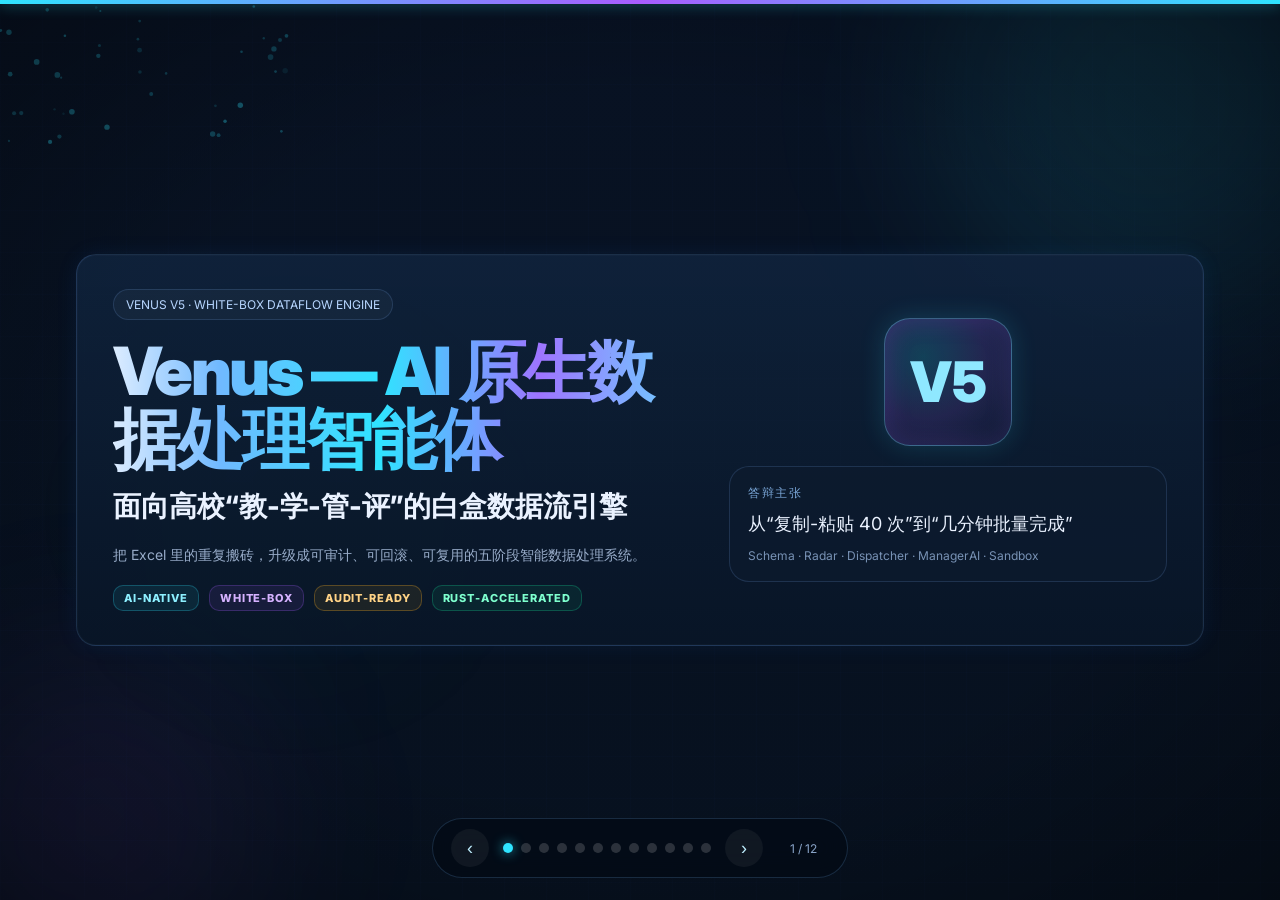
==== index.html @ 6a29b10e "Venus agent site - initial deploy" ====
<!DOCTYPE html><html lang="zh-CN"><head><meta charset="UTF-8"><meta name="viewport" content="width=device-width, initial-scale=1.0"><meta name="slides-format" content="viewport"><title>Venus — AI 原生数据处理智能体</title><link rel="preconnect" href="https://fonts.googleapis.com"><link rel="preconnect" href="https://fonts.gstatic.com" crossorigin><link href="https://fonts.googleapis.com/css2?family=Inter:wght@400;500;600;700;800;900&family=Source+Code+Pro:wght@400;600&display=swap" rel="stylesheet"><style>
:root{--bg:#07111f;--bg2:#0c1d35;--panel:#0d1b2fe0;--text:#eaf2ff;--muted:#8ea6c7;--c1:#2fe4ff;--c2:#a95cff;--c3:#ffb020;--c4:#15d08f;--danger:#ff5a8c;--line:rgba(126,180,255,.16);--grid:rgba(72,125,255,.15)}
*{box-sizing:border-box}html,body{margin:0;width:100%;height:100%;background:var(--bg);font-family:Inter,'PingFang SC','Microsoft YaHei',sans-serif;color:var(--text);overflow:hidden}
.deck{position:relative;width:100vw;height:100vh}.slide{position:absolute;inset:0;opacity:0;transform:scale(.97);transition:.7s ease;pointer-events:none;overflow:hidden;display:flex;align-items:center;justify-content:center;background:linear-gradient(180deg,#081223 0%,#07111f 100%)}.slide.active{opacity:1;transform:scale(1);pointer-events:auto}
.slide:before{content:'';position:absolute;inset:0;background-image:linear-gradient(var(--grid) 1px,transparent 1px),linear-gradient(90deg,var(--grid) 1px,transparent 1px);background-size:42px 42px;opacity:.1;z-index:0}.slide:after{content:'';position:absolute;inset:0;background:radial-gradient(ellipse at center,transparent 55%,rgba(0,0,0,.35));z-index:1}
.content{position:relative;z-index:2;width:min(1180px,calc(100vw - 60px));height:min(88vh,820px);padding:24px 26px;display:flex;flex-direction:column;justify-content:center}.mesh,.canvas{position:absolute;inset:0}.mesh{z-index:0}.canvas{z-index:1}.blob{position:absolute;border-radius:50%;filter:blur(88px);animation:f 16s ease-in-out infinite}.blob:nth-child(2){animation-duration:20s}.blob:nth-child(3){animation-duration:22s}@keyframes f{0%,100%{transform:translate(0,0) scale(1)}33%{transform:translate(55px,-45px) scale(1.08)}66%{transform:translate(-35px,35px) scale(.92)}}
.top{position:absolute;left:0;right:0;top:0;height:4px;background:linear-gradient(90deg,var(--c1),var(--c2),var(--c1));box-shadow:0 0 14px rgba(47,228,255,.55);z-index:2}.panel,.glass{border:1px solid var(--line);border-radius:20px}.panel{background:linear-gradient(180deg,rgba(16,35,61,.88),rgba(9,22,39,.9));box-shadow:0 0 22px rgba(38,122,255,.08),inset 0 0 0 1px rgba(255,255,255,.02)}.glass{background:rgba(13,27,47,.72)}
.kicker{font-size:12px;letter-spacing:.18em;text-transform:uppercase;color:#86baff;font-weight:800}.h1{font-size:clamp(38px,5.2vw,70px);font-weight:900;line-height:1.02;letter-spacing:-.04em}.h2{font-size:clamp(28px,3.4vw,44px);font-weight:850;line-height:1.08;letter-spacing:-.03em}.h3{font-size:20px;font-weight:780}.grad{background:linear-gradient(90deg,#dcecff 0%,#70b9ff 18%,#2fe4ff 45%,#9e74ff 72%,#66deff 100%);-webkit-background-clip:text;background-clip:text;color:transparent}.sub{font-size:14px;line-height:1.7;color:#98acc9}.section{display:flex;align-items:end;justify-content:space-between;gap:16px;margin-bottom:16px}.section p{margin:8px 0 0;color:#9fb4d2;max-width:760px;line-height:1.6}
.pill,.tag{display:inline-flex;align-items:center}.pill{gap:8px;border:1px solid var(--line);border-radius:999px;padding:7px 12px;font-size:12px;color:#b7d6ff;background:rgba(255,255,255,.03)}.tag{padding:5px 10px;border-radius:10px;font-size:11px;font-weight:800;letter-spacing:.08em;text-transform:uppercase}.cyan{color:#8df0ff;border:1px solid rgba(47,228,255,.24);background:rgba(47,228,255,.08)}.purple{color:#d6b2ff;border:1px solid rgba(169,92,255,.24);background:rgba(169,92,255,.09)}.orange{color:#ffd386;border:1px solid rgba(255,176,32,.28);background:rgba(255,176,32,.08)}.green{color:#7effce;border:1px solid rgba(21,208,143,.28);background:rgba(21,208,143,.08)}.red{color:#ff9fc0;border:1px solid rgba(255,90,140,.26);background:rgba(255,90,140,.08)}
.grid2,.grid3,.grid4{display:grid;gap:16px}.grid2{grid-template-columns:repeat(2,minmax(0,1fr))}.grid3{grid-template-columns:repeat(3,minmax(0,1fr))}.grid4{grid-template-columns:repeat(4,minmax(0,1fr))}.card{padding:18px}.ptitle{display:flex;align-items:center;justify-content:space-between;gap:12px;margin-bottom:10px}.card p{margin:8px 0 0;color:#a8bede;line-height:1.55;font-size:14px}.hero{display:grid;grid-template-columns:1.15fr .85fr;gap:24px;align-items:center;padding:34px 36px}.heroBadge{width:128px;height:128px;border-radius:26px;margin:0 auto 20px;display:flex;align-items:center;justify-content:center;font-size:56px;font-weight:900;color:#8fe8ff;border:1px solid rgba(122,215,255,.35);background:radial-gradient(circle at 30% 30%,rgba(47,228,255,.18),rgba(169,92,255,.14) 50%,rgba(0,0,0,.08));box-shadow:0 0 26px rgba(47,228,255,.16),inset 0 0 26px rgba(169,92,255,.18);animation:y 3.2s ease-in-out infinite}@keyframes y{0%,100%{transform:translateY(0)}50%{transform:translateY(-12px)}}
.list{display:flex;flex-direction:column;gap:12px}.item{display:flex;gap:12px;align-items:flex-start;color:#d2e0f3;line-height:1.55;font-size:15px}.item i{width:9px;height:9px;margin-top:8px;border-radius:2px;background:linear-gradient(90deg,#49dfff,#5f8cff);box-shadow:0 0 12px rgba(73,223,255,.42);flex:0 0 9px}
.stage{padding:18px 20px;border-radius:20px;border:1px solid rgba(255,255,255,.08)}.sblue{background:linear-gradient(135deg,rgba(34,97,187,.17),rgba(14,32,62,.88))}.spurple{background:linear-gradient(135deg,rgba(126,59,204,.16),rgba(16,27,61,.86))}.sorange{background:linear-gradient(135deg,rgba(186,101,21,.16),rgba(31,22,12,.88))}.sgreen{background:linear-gradient(135deg,rgba(13,102,69,.18),rgba(8,32,31,.9))}.shead{display:flex;gap:14px;align-items:center;margin-bottom:10px}.sicon{width:48px;height:48px;border-radius:14px;display:flex;align-items:center;justify-content:center;background:rgba(255,255,255,.04);border:1px solid rgba(255,255,255,.14);font-size:22px}.stitle{font-size:18px;font-weight:800}.ssub{font-size:12px;color:#90a5c3}.mini{display:grid;grid-template-columns:repeat(2,minmax(0,1fr));gap:12px;margin-top:12px}.line{border-radius:16px;border:1px solid rgba(119,188,255,.14);padding:12px 14px;background:rgba(8,18,31,.36)}
.metric{padding:18px;min-height:120px}.mval{font-size:34px;font-weight:900;line-height:1}.label{font-size:12px;letter-spacing:.12em;text-transform:uppercase;color:#7aa6d7}.foot{font-size:12px;color:#7892b5;margin-top:10px}.kv{display:grid;grid-template-columns:110px 1fr;gap:10px;font-size:14px;color:#c8daf3}.kv div:nth-child(odd){color:#89a4c8}
.code{font-family:'Source Code Pro',monospace;font-size:12px;line-height:1.55;white-space:pre-wrap;padding:12px 14px;background:rgba(5,10,18,.8);border:1px solid rgba(255,255,255,.08);border-radius:14px;color:#eaf5ff}.trace{display:grid;grid-template-columns:120px 1fr;gap:16px;height:100%}.timeline{position:relative;padding-top:16px}.timeline:before{content:'';position:absolute;top:26px;bottom:26px;left:58px;width:2px;background:linear-gradient(180deg,var(--c1),var(--c2),var(--c3),var(--c4));box-shadow:0 0 12px rgba(47,228,255,.4)}.node{position:relative;z-index:2;width:52px;height:52px;border-radius:50%;display:flex;align-items:center;justify-content:center;font-size:18px;font-weight:800;margin:0 auto 58px;background:#0b1425}.c1{border:2px solid #48cfff;color:#7fe9ff}.c2{border:2px solid #b269ff;color:#e2b7ff}.c3{border:2px solid #ffb020;color:#ffd680}.c4{border:2px solid #18d493;color:#8df8d0}.tlist{display:flex;flex-direction:column;gap:14px}.tcard{padding:15px 16px;display:grid;grid-template-columns:1.1fr .9fr;gap:12px}.table{display:grid;grid-template-columns:1.1fr .8fr .8fr .8fr;gap:10px;font-size:14px}.table>div{padding:10px 12px;border-radius:12px;background:rgba(255,255,255,.03);border:1px solid rgba(255,255,255,.06)}.table .head{color:#82cfff;font-weight:700;letter-spacing:.04em;background:rgba(47,228,255,.06)}
.nav{position:fixed;left:50%;transform:translateX(-50%);bottom:22px;z-index:100;display:flex;align-items:center;gap:14px;padding:10px 18px;border-radius:40px;border:1px solid rgba(119,188,255,.18);background:rgba(4,11,21,.72);backdrop-filter:blur(14px)}.btn{width:38px;height:38px;border-radius:50%;border:none;cursor:pointer;color:#bfefff;background:rgba(255,255,255,.05);font-size:18px}.dots{display:flex;gap:8px}.dot{width:10px;height:10px;border-radius:50%;background:rgba(255,255,255,.16);cursor:pointer}.dot.active{background:#2fe4ff;box-shadow:0 0 12px rgba(47,228,255,.7)}.counter{min-width:52px;text-align:center;color:#8aa5c9;font-size:12px}.reveal{opacity:0;transform:translateY(20px)}.spot{position:fixed;inset:0;z-index:99;pointer-events:none}
@media (max-width:1100px){.content{width:calc(100vw - 28px);height:calc(100vh - 70px);padding:18px}.hero,.grid2,.grid3,.grid4,.trace,.tcard,.table,.mini{grid-template-columns:1fr}.timeline{display:none}}
</style></head><body><div class="spot"></div><div class="deck"><section class="slide active" data-slide="1"><div class="mesh"><div class="blob" style="width:420px;height:420px;top:-110px;right:-80px;background:rgba(47,228,255,.10)"></div><div class="blob" style="width:320px;height:320px;bottom:-80px;left:-60px;background:rgba(169,92,255,.09)"></div><div class="blob" style="width:220px;height:220px;top:45%;left:14%;background:rgba(21,208,143,.06)"></div></div><canvas class="canvas"></canvas><div class="top"></div><div class="content">
<div class="hero panel">
  <div>
    <div class="pill reveal">VENUS V5 · WHITE-BOX DATAFLOW ENGINE</div>
    <div class="h1 grad reveal" style="margin:18px 0 14px">Venus — AI 原生数据处理智能体</div>
    <div class="h3 reveal" style="font-size:28px;line-height:1.35">面向高校“教-学-管-评”的白盒数据流引擎</div>
    <p class="sub reveal" style="max-width:700px;margin-top:18px">把 Excel 里的重复搬砖，升级成可审计、可回滚、可复用的五阶段智能数据处理系统。</p>
    <div style="display:flex;gap:10px;flex-wrap:wrap;margin-top:18px" class="reveal">
      <span class="tag cyan">AI-Native</span><span class="tag purple">White-Box</span><span class="tag orange">Audit-Ready</span><span class="tag green">Rust-Accelerated</span>
    </div>
  </div>
  <div style="text-align:center">
    <div class="heroBadge reveal">V5</div>
    <div class="glass card reveal" style="text-align:left">
      <div class="label">答辩主张</div><p style="font-size:18px;color:#eaf2ff">从“复制-粘贴 40 次”到“几分钟批量完成”</p>
      <div class="foot">Schema · Radar · Dispatcher · ManagerAI · Sandbox</div>
    </div>
  </div>
</div>
</div></section><section class="slide" data-slide="2"><div class="mesh"><div class="blob" style="width:420px;height:420px;top:-110px;right:-80px;background:rgba(47,228,255,.08)"></div><div class="blob" style="width:320px;height:320px;bottom:-80px;left:-60px;background:rgba(169,92,255,.08)"></div><div class="blob" style="width:220px;height:220px;top:45%;left:14%;background:rgba(255,176,32,.05)"></div></div><div class="top"></div><div class="content">
<div class="section reveal"><div><div class="kicker">Agenda</div><div class="h2 grad">答辩结构与页面系统</div><p>本版直接融合两张参考图：一张负责 Stage 总览，一张负责 Runtime 监控台。</p></div><div class="pill">至少 5 种固定模板 · 已落地成稿</div></div>
<div class="grid3">
  <div class="glass card reveal"><div class="ptitle"><span class="tag cyan">T1</span><div class="h3">封面母版</div></div><p>大标题 + 系统代号 + 状态标签。</p></div>
  <div class="glass card reveal"><div class="ptitle"><span class="tag purple">T2</span><div class="h3">议程/目录</div></div><p>分章节组织答辩逻辑。</p></div>
  <div class="glass card reveal"><div class="ptitle"><span class="tag orange">T3</span><div class="h3">问题/价值卡片</div></div><p>多卡片强信息密度展示。</p></div>
  <div class="glass card reveal"><div class="ptitle"><span class="tag green">T4</span><div class="h3">Stage 作战图</div></div><p>继承第一张图的大段式链路总览。</p></div>
  <div class="glass card reveal"><div class="ptitle"><span class="tag red">T5</span><div class="h3">Runtime 监控台</div></div><p>继承第二张图的节点、日志和状态块。</p></div>
  <div class="glass card reveal"><div class="ptitle"><span class="tag cyan">T6</span><div class="h3">结果/指标母版</div></div><p>性能、测试、团队、路线图收束。</p></div>
</div>
</div></section><section class="slide" data-slide="3"><div class="mesh"><div class="blob" style="width:420px;height:420px;top:-110px;right:-80px;background:rgba(47,228,255,.08)"></div><div class="blob" style="width:320px;height:320px;bottom:-80px;left:-60px;background:rgba(255,90,140,.07)"></div><div class="blob" style="width:220px;height:220px;top:45%;left:14%;background:rgba(169,92,255,.05)"></div></div><div class="top"></div><div class="content">
<div class="section reveal"><div><div class="kicker">Pain Points</div><div class="h2 grad">高校行政人员的 Excel 困境</div><p>问题不是“不会用 AI”，而是数据处理流程低效、脏乱、不可追溯、无法复用。</p></div><div class="pill">学期末 · 40 名学生 · 40 次往返</div></div>
<div class="grid2">
  <div class="glass card reveal"><div class="ptitle"><span class="tag cyan">P1</span><div class="h3">逐人操作，效率极低</div></div><p>辅导员需要在 Excel 和 AI 网页工具之间反复切换，一个班的评价常常耗掉整整一个下午。</p></div>
  <div class="glass card reveal"><div class="ptitle"><span class="tag red">P2</span><div class="h3">数据质量无保障</div></div><p>空值、错行、混合类型、重复姓名都可能潜伏在原始表里，人工很难提前发现。</p></div>
  <div class="glass card reveal"><div class="ptitle"><span class="tag orange">P3</span><div class="h3">操作不可追溯</div></div><p>谁改了什么、什么时候改、改前是什么，没有日志链，就难以应对异议和审计。</p></div>
  <div class="glass card reveal"><div class="ptitle"><span class="tag purple">P4</span><div class="h3">重复劳动无法复用</div></div><p>同类报表每学期都要从头再来，缺乏模板化、结构化、可复放的工作流资产。</p></div>
</div>
</div></section><section class="slide" data-slide="4"><div class="mesh"><div class="blob" style="width:420px;height:420px;top:-110px;right:-80px;background:rgba(169,92,255,.08)"></div><div class="blob" style="width:320px;height:320px;bottom:-80px;left:-60px;background:rgba(21,208,143,.06)"></div><div class="blob" style="width:220px;height:220px;top:45%;left:14%;background:rgba(47,228,255,.06)"></div></div><div class="top"></div><div class="content">
<div class="section reveal"><div><div class="kicker">Users & Scenes</div><div class="h2 grad">三类用户，一个白盒引擎</div><p>Venus 统一底层引擎，但针对不同角色强调不同价值：效率、透明性、可复现。</p></div><div class="pill">教 · 学 · 管 · 评</div></div>
<div class="grid3">
  <div class="glass card reveal"><div class="ptitle"><span class="tag cyan">User A</span><div class="h3">辅导员 / 班主任</div></div><p>综合评价、综测计算、奖学金材料整理。需求是“一键批量 + 内容个性化”。</p></div>
  <div class="glass card reveal"><div class="ptitle"><span class="tag purple">User B</span><div class="h3">教务处行政人员</div></div><p>成绩汇总、毕业审核、评估统计。需求是异常检测准确、操作透明、结果可查。</p></div>
  <div class="glass card reveal"><div class="ptitle"><span class="tag green">User C</span><div class="h3">科研团队 / 研究生</div></div><p>实验清洗、问卷预处理、文献数据整理。需求是清洗快速、过程可复现。</p></div>
</div>
<div class="grid3" style="margin-top:16px">
  <div class="glass card reveal"><div class="label">场景 A</div><p>学生综合评价批量生成与填写。</p></div>
  <div class="glass card reveal"><div class="label">场景 B</div><p>成绩数据清洗与异常检测。</p></div>
  <div class="glass card reveal"><div class="label">场景 C</div><p>教务报表批量处理与模板复用。</p></div>
</div>
</div></section><section class="slide" data-slide="5"><div class="mesh"><div class="blob" style="width:420px;height:420px;top:-110px;right:-80px;background:rgba(47,228,255,.08)"></div><div class="blob" style="width:320px;height:320px;bottom:-80px;left:-60px;background:rgba(169,92,255,.08)"></div><div class="blob" style="width:220px;height:220px;top:45%;left:14%;background:rgba(255,176,32,.05)"></div></div><div class="top"></div><div class="content">
<div class="section reveal"><div><div class="kicker">Architecture</div><div class="h2 grad">双模式融合架构：工作台 + 工作流</div><p>用户前台看到的是简单入口，后台运行的是同一条受控的数据流与安全引擎。</p></div><div class="pill">共享会话状态 · 切换即同步</div></div>
<div class="grid2">
  <div class="panel card reveal"><div class="ptitle"><span class="tag cyan">Mode A</span><div class="h3">表格工作台</div></div><div class="list"><div class="item"><i></i><span>上传 Excel 后直接看到真实表格与侧边栏聊天。</span></div><div class="item"><i></i><span>普通操作静默执行，破坏性操作再请求确认。</span></div><div class="item"><i></i><span>COW 快照保证随时撤销。</span></div></div></div>
  <div class="panel card reveal"><div class="ptitle"><span class="tag purple">Mode B</span><div class="h3">工作流管道</div></div><div class="list"><div class="item"><i></i><span>五阶段流水线完整可视化。</span></div><div class="item"><i></i><span>适合正式审计与评审场景。</span></div><div class="item"><i></i><span>流程完成后支持存为模板。</span></div></div></div>
</div>
<div class="panel reveal" style="margin-top:18px;padding:18px 22px"><div class="ptitle"><span class="tag green">Shared V5 Engine</span><div class="h3">SchemaAnchor → RadarStation → Dispatcher → ManagerAI → SandboxWorker</div></div><div class="grid4"><div class="glass card"><div class="label">安全底座</div><p>契约、AST、断路器</p></div><div class="glass card"><div class="label">数据底座</div><p>Polars、Arrow、Rust 解析</p></div><div class="glass card"><div class="label">状态底座</div><p>OperationLog、DecisionRecord</p></div><div class="glass card"><div class="label">模板底座</div><p>ZasaCommand 序列可复用</p></div></div></div>
</div></section><section class="slide" data-slide="6"><div class="mesh"><div class="blob" style="width:420px;height:420px;top:-110px;right:-80px;background:rgba(47,228,255,.10)"></div><div class="blob" style="width:320px;height:320px;bottom:-80px;left:-60px;background:rgba(169,92,255,.09)"></div><div class="blob" style="width:220px;height:220px;top:45%;left:14%;background:rgba(21,208,143,.06)"></div></div><canvas class="canvas"></canvas><div class="top"></div><div class="content">
<div class="section reveal"><div><div class="kicker">Pipeline Overview</div><div class="h2 grad">五阶段白盒数据流：全链路物理执行图</div><p>这一页直接继承第一张参考图的“Stage 作战图”基因，用于讲清系统主线。</p></div><div class="pill">从 Excel 输入到 Clean Excel 输出</div></div>
<div style="display:grid;gap:14px">
  <div class="stage sblue reveal"><div class="shead"><div class="sicon">🧭</div><div><div class="label">Stage 0</div><div class="stitle">意图锚定 · SchemaAnchor</div><div class="ssub">识别列结构，生成 SchemaContract，确认后方可入流</div></div></div><div class="mini"><div class="line">7 种类型枚举，不依赖 LLM</div><div class="line">数据结构先定，再放行后续处理</div></div></div>
  <div class="stage spurple reveal"><div class="shead"><div class="sicon">📡</div><div><div class="label">Stage 1</div><div class="stitle">雷达侦察 · RadarStation</div><div class="ssub">6 维扫描 + visual_df / shadow_df 双轨分离</div></div></div><div class="mini"><div class="line">缺失值、混合类型、异常字符、混合语言等并行检查</div><div class="line">CRITICAL 超阈值即熔断</div></div></div>
  <div class="stage sorange reveal"><div class="shead"><div class="sicon">🧠</div><div><div class="label">Stage 2 + 3</div><div class="stitle">调度中枢 · 法官层</div><div class="ssub">自然语言编译为 ZasaCommand，再做样本审批验证</div></div></div><div class="mini"><div class="line">3 道理解力考试题</div><div class="line">5 条铁律约束样本结果</div></div></div>
  <div class="stage sgreen reveal"><div class="shead"><div class="sicon">🛠</div><div><div class="label">Stage 4</div><div class="stitle">沙箱执行 · SandboxWorker</div><div class="ssub">最小权限 WorkerSpec + COW 快照 + 不可变日志链</div></div></div><div class="mini"><div class="line">11 种原子操作全部用 Polars 原生 API</div><div class="line">通过校验后再合并回主表</div></div></div>
</div>
</div></section><section class="slide" data-slide="7"><div class="mesh"><div class="blob" style="width:420px;height:420px;top:-110px;right:-80px;background:rgba(47,228,255,.08)"></div><div class="blob" style="width:320px;height:320px;bottom:-80px;left:-60px;background:rgba(169,92,255,.07)"></div><div class="blob" style="width:220px;height:220px;top:45%;left:14%;background:rgba(21,208,143,.05)"></div></div><div class="top"></div><div class="content">
<div class="section reveal"><div><div class="kicker">Stages 0 · 1</div><div class="h2 grad">先识别，再体检：Runtime 上半场</div><p>这一页吸收第二张参考图的 Runtime Context 与 Radar Matrix 语言，讲“看懂表”和“看穿表”。</p></div><div class="pill">参考图 2 的控制台语汇</div></div>
<div class="grid2">
  <div class="panel card reveal"><div class="ptitle"><span class="tag cyan">SchemaAnchor</span><div class="h3">数据结构身份证</div></div><div class="table"><div class="head">列名</div><div class="head">类型</div><div class="head">非空率</div><div class="head">角色</div><div>姓名</div><div>text</div><div>90%</div><div>主识别</div><div>高数成绩</div><div>integer</div><div>80%</div><div>待填充列</div><div>英语成绩</div><div>mixed</div><div>90%</div><div>类型预警</div><div>综合评价</div><div>empty</div><div>0%</div><div>待写入</div></div><div class="foot">SchemaContract 是所有后续操作的前置契约。</div></div>
  <div class="panel card reveal"><div class="ptitle"><span class="tag purple">RadarStation</span><div class="h3">6 维体检 + 双轨分离</div></div><div class="grid2"><div class="glass card"><div class="label">Visual DF</div><p>给人看，保留原始格式与问题标记。</p></div><div class="glass card"><div class="label">Shadow DF</div><p>给 AI 吃，深度清洗与类型统一。</p></div></div><div class="list" style="margin-top:12px"><div class="item"><i></i><span>发现 2 个空值、1 列混合类型、1 列全空、2 处中英混排。</span></div><div class="item"><i></i><span>输出 RadarReport：列名、行号、严重等级、修复建议齐全。</span></div><div class="item"><i></i><span>CRITICAL 超过 5 个时熔断，拒绝带病执行。</span></div></div></div>
</div>
</div></section><section class="slide" data-slide="8"><div class="mesh"><div class="blob" style="width:420px;height:420px;top:-110px;right:-80px;background:rgba(255,176,32,.08)"></div><div class="blob" style="width:320px;height:320px;bottom:-80px;left:-60px;background:rgba(21,208,143,.07)"></div><div class="blob" style="width:220px;height:220px;top:45%;left:14%;background:rgba(47,228,255,.05)"></div></div><div class="top"></div><div class="content">
<div class="section reveal"><div><div class="kicker">Stages 2 · 3 · 4</div><div class="h2 grad">编译、审批、执行：法官与工程兵分离</div><p>这不是“让大模型直接改表”，而是先编译、再审批、最后在沙箱中最小权限执行。</p></div><div class="pill">结构化命令，不做黑盒施法</div></div>
<div class="grid3">
  <div class="panel card reveal"><div class="ptitle"><span class="tag orange">Dispatcher</span><div class="h3">自然语言编译器</div></div><p>把“把高数成绩空值用班级平均分填充”转成 ZasaCommand。</p><div class="code" style="margin-top:10px">intent: data_clean
operation_type: fill_missing
target_column: 高数成绩
strategy: mean</div></div>
  <div class="panel card reveal"><div class="ptitle"><span class="tag purple">ManagerAI</span><div class="h3">双盲验证法官层</div></div><p>3 道理解力考试 + 5 条铁律样本验证，全部通过才签发 VerifiedPlan。</p><div class="code" style="margin-top:10px">Q1 目标列?  高数成绩
Q2 策略?    mean
Q3 影响行?  2
VERDICT     APPROVED</div></div>
  <div class="panel card reveal"><div class="ptitle"><span class="tag green">SandboxWorker</span><div class="h3">最小权限工程兵</div></div><p>只执行批准操作，不做自由决策；一切在 COW 快照上发生。</p><div class="code" style="margin-top:10px">[INFO] executing fill_missing
rows_affected = 2
integrity_check = PASS
merge_back = YES</div></div>
</div>
</div></section><section class="slide" data-slide="9"><div class="mesh"><div class="blob" style="width:420px;height:420px;top:-110px;right:-80px;background:rgba(255,90,140,.06)"></div><div class="blob" style="width:320px;height:320px;bottom:-80px;left:-60px;background:rgba(47,228,255,.08)"></div><div class="blob" style="width:220px;height:220px;top:45%;left:14%;background:rgba(21,208,143,.05)"></div></div><div class="top"></div><div class="content">
<div class="section reveal"><div><div class="kicker">Security & Performance</div><div class="h2 grad">三道防线，三道机制，外加 Rust 原生加速</div><p>目标不是“尽量正确”，而是“即使出错也必须可控、可停、可回滚、可追责”。</p></div><div class="pill">Safe by Contract · Fast by Native</div></div>
<div class="grid2">
  <div class="panel card reveal"><div class="ptitle"><span class="tag red">安全体系</span><div class="h3">三道防线 + 三道机制</div></div><div class="list"><div class="item"><i></i><span>Pydantic V2 严格契约层：13 个契约、11 种操作 Schema。</span></div><div class="item"><i></i><span>AST 白名单沙箱：禁用 import、exec、eval、open。</span></div><div class="item"><i></i><span>断路器、COW 快照、不可变日志链，共同保证数据零污染。</span></div></div></div>
  <div class="panel card reveal"><div class="ptitle"><span class="tag cyan">性能体系</span><div class="h3">Rust / Native 加速层</div></div><div class="grid4"><div class="glass metric"><div class="mval">8×</div><div class="label">读取加速</div></div><div class="glass metric"><div class="mval">10–50×</div><div class="label">计算加速</div></div><div class="glass metric"><div class="mval">50–70%</div><div class="label">内存下降</div></div><div class="glass metric"><div class="mval">CPU</div><div class="label">全核利用</div></div></div></div>
</div>
<div class="grid4" style="margin-top:16px"><div class="glass metric reveal"><div class="mval grad">84</div><div class="label">自动化测试</div></div><div class="glass metric reveal"><div class="mval grad">13</div><div class="label">ADR 记录</div></div><div class="glass metric reveal"><div class="mval grad">11</div><div class="label">后端模块</div></div><div class="glass metric reveal"><div class="mval grad">3</div><div class="label">LLM 后端</div></div></div>
</div></section><section class="slide" data-slide="10"><div class="mesh"><div class="blob" style="width:420px;height:420px;top:-110px;right:-80px;background:rgba(47,228,255,.10)"></div><div class="blob" style="width:320px;height:320px;bottom:-80px;left:-60px;background:rgba(169,92,255,.09)"></div><div class="blob" style="width:220px;height:220px;top:45%;left:14%;background:rgba(21,208,143,.06)"></div></div><canvas class="canvas"></canvas><div class="top"></div><div class="content">
<div class="section reveal"><div><div class="kicker">Example Trace</div><div class="h2 grad">运行面板式全程追踪：从输入到 PASS</div><p>这一页直接把第二张参考图中的“节点 + 状态 + 日志 + 审批结果”转成答辩证据页。</p></div><div class="pill">10 Rows × 7 Cols · Live Trace</div></div>
<div class="panel" style="padding:18px;height:100%">
  <div class="trace">
    <div class="timeline reveal"><div class="node c1">S0</div><div class="node c2">S2</div><div class="node c3">S3</div><div class="node c4">S4</div></div>
    <div class="tlist">
      <div class="tcard glass reveal"><div><div class="ptitle"><span class="tag cyan">Runtime Context</span><div class="h3">SchemaAnchor</div></div><div class="kv"><div>Scenario</div><div>学生花名册清洗</div><div>Input</div><div>10 Rows × 7 Cols</div><div>User Intent</div><div>把高数成绩列的空值用班级平均分填充</div></div></div><div class="code">姓名:text(90%)
学号:text(100%)
高数成绩:integer(80%)
英语成绩:mixed(90%)
综合评价:empty(0%)</div></div>
      <div class="tcard glass reveal"><div><div class="ptitle"><span class="tag purple">Radar Scan</span><div class="h3">RadarStation</div></div><div class="list"><div class="item"><i></i><span>7 issues detected</span></div><div class="item"><i></i><span>综合评价 100% Missing / CRITICAL</span></div><div class="item"><i></i><span>高数成绩 20% Missing，英语成绩 Mixed Type</span></div></div></div><div class="code">dual-track active:
visual_df → 原样展示 + 问题标记
shadow_df → 深度清洗 + 类型统一
circuit → continue</div></div>
      <div class="tcard glass reveal"><div><div class="ptitle"><span class="tag orange">Command & Verdict</span><div class="h3">Dispatcher + ManagerAI</div></div><div class="code">compiled_instruction:
fill_missing on 高数成绩
strategy = mean

verdict = APPROVED
rows_to_change = 2</div></div><div class="code">Preflight Q/A
Q1 target?  高数成绩
Q2 strategy? mean
Q3 impact?   2 rows

5 铁律校验：PASS</div></div>
      <div class="tcard glass reveal"><div><div class="ptitle"><span class="tag green">Execution</span><div class="h3">SandboxWorker</div></div><div class="code">[INFO] Executing fill_missing
[INFO] rows_affected = 2
[SUCCESS] immutable audit chain generated
[PASS] merged to main</div></div><div class="table"><div class="head">姓名</div><div class="head">前</div><div class="head">后</div><div class="head">状态</div><div>王五</div><div>null</div><div>82.75</div><div>filled</div><div>吴十</div><div>null</div><div>82.75</div><div>filled</div><div>其余</div><div>原值</div><div>原值</div><div>unchanged</div></div></div>
    </div>
  </div>
</div>
</div></section><section class="slide" data-slide="11"><div class="mesh"><div class="blob" style="width:420px;height:420px;top:-110px;right:-80px;background:rgba(169,92,255,.08)"></div><div class="blob" style="width:320px;height:320px;bottom:-80px;left:-60px;background:rgba(255,176,32,.07)"></div><div class="blob" style="width:220px;height:220px;top:45%;left:14%;background:rgba(21,208,143,.05)"></div></div><div class="top"></div><div class="content">
<div class="section reveal"><div><div class="kicker">Innovation · Team · Roadmap</div><div class="h2 grad">不仅能跑通，更能解释、治理、迭代</div><p>最后一页把创新点、团队分工与下一步规划收束成答辩最关心的“完成度 + 延展性”。</p></div><div class="pill">Explainable · Governable · Reusable</div></div>
<div class="grid3">
  <div class="panel card reveal"><div class="ptitle"><span class="tag cyan">创新点</span><div class="h3">五项核心差异</div></div><p>白盒可审计、双轨数据分离、法官-工程兵解耦、COW 快照 + 断路器、Rust 原生加速。</p></div>
  <div class="panel card reveal"><div class="ptitle"><span class="tag purple">团队分工</span><div class="h3">3 人协作</div></div><p>A：核心引擎与安全组件 50%；B：前端与实时交互 30%；C：产品设计、测试与文档 20%。</p></div>
  <div class="panel card reveal"><div class="ptitle"><span class="tag green">路线图</span><div class="h3">Phase 4–7</div></div><p>模板复用、多源接入、协作审批、插件生态，逐步把单机工具升级成平台能力。</p></div>
</div>
<div class="panel reveal" style="margin-top:18px;padding:20px 22px;text-align:center"><div class="h3 grad">Venus 的价值，不是让 AI 帮你“做点表格”，而是让高校数据工作第一次具备系统级可解释性与可治理性。</div></div>
</div></section><section class="slide" data-slide="12"><div class="mesh"><div class="blob" style="width:420px;height:420px;top:-110px;right:-80px;background:rgba(47,228,255,.10)"></div><div class="blob" style="width:320px;height:320px;bottom:-80px;left:-60px;background:rgba(169,92,255,.09)"></div><div class="blob" style="width:220px;height:220px;top:45%;left:14%;background:rgba(21,208,143,.06)"></div></div><canvas class="canvas"></canvas><div class="top"></div><div class="content">
<div class="panel" style="padding:36px 34px;text-align:center">
  <div class="pill reveal" style="margin:0 auto 16px">THANK YOU · VENUS V5</div>
  <div class="h1 grad reveal">答辩完成 / 系统在线</div>
  <p class="sub reveal" style="max-width:760px;margin:18px auto 0">你现在拿到的是一套已成型的终版风格稿：既保留“全链路作战图”的架构感，也保留“运行控制台”的系统现场感。</p>
  <div style="display:flex;gap:10px;justify-content:center;flex-wrap:wrap;margin-top:20px" class="reveal"><span class="tag cyan">WHITE-BOX</span><span class="tag purple">SAFE</span><span class="tag orange">AUDITABLE</span><span class="tag green">READY FOR DEFENSE</span></div>
</div>
</div></section></div><div class="nav"><button class="btn" onclick="chg(-1)">&#8249;</button><div class="dots" id="dots"></div><button class="btn" onclick="chg(1)">&#8250;</button><span class="counter" id="counter">1 / 12</span></div><script>
let current=1;const total=document.querySelectorAll('.slide').length;const dots=document.getElementById('dots');const counter=document.getElementById('counter');for(let i=1;i<=total;i++){const d=document.createElement('div');d.className='dot'+(i===1?' active':'');d.onclick=()=>go(i);dots.appendChild(d)}
function go(n){document.querySelector('.slide.active')?.classList.remove('active');const s=document.querySelector(`.slide[data-slide="${n}"]`);if(s){s.classList.add('active');animateSlide(s)}current=n;update()}
function chg(d){let n=current+d;if(n<1)n=total;if(n>total)n=1;go(n)}
function update(){document.querySelectorAll('.dot').forEach((d,i)=>d.classList.toggle('active',i+1===current));counter.textContent=`${current} / ${total}`}
document.addEventListener('keydown',e=>{if(e.key==='ArrowRight'||e.key===' '){e.preventDefault();chg(1)}if(e.key==='ArrowLeft'){e.preventDefault();chg(-1)}})
let x0=0;document.addEventListener('touchstart',e=>x0=e.touches[0].clientX);document.addEventListener('touchend',e=>{const dx=x0-e.changedTouches[0].clientX;if(Math.abs(dx)>50)chg(dx>0?1:-1)})
function animateSlide(sl){sl.querySelectorAll('.reveal').forEach((el,i)=>{el.style.transition='none';el.style.opacity='0';el.style.transform='translateY(20px)';el.offsetHeight;const d=i*.06;el.style.transition=`opacity .35s ease ${d}s, transform .35s ease ${d}s`;el.style.opacity='1';el.style.transform='translateY(0)'});sl.querySelectorAll('.bar').forEach((b,i)=>{b.style.width='0%';b.style.transition=`width .6s ease ${i*.08}s`;b.offsetHeight;b.style.width=b.dataset.w+'%'})}
function initCanvas(c,interactive){if(!c)return;const ctx=c.getContext('2d');const fit=()=>{c.width=c.offsetWidth;c.height=c.offsetHeight};fit();window.addEventListener('resize',fit);let mx=-1e3,my=-1e3;const arr=Array.from({length:interactive?42:16},()=>({x:Math.random()*c.width,y:Math.random()*c.height,vx:(Math.random()-.5)*.28,vy:(Math.random()-.5)*.28,s:Math.random()*2+1,a:Math.random()*.3+.08}));if(interactive){c.addEventListener('mousemove',e=>{const r=c.getBoundingClientRect();mx=e.clientX-r.left;my=e.clientY-r.top});c.addEventListener('mouseleave',()=>{mx=-1e3;my=-1e3})}
(function tick(){ctx.clearRect(0,0,c.width,c.height);arr.forEach(p=>{const dx=p.x-mx,dy=p.y-my,dist=Math.sqrt(dx*dx+dy*dy)||1;if(interactive&&dist<120){p.vx+=(dx/dist)*.03;p.vy+=(dy/dist)*.03}p.vx*=.985;p.vy*=.985;p.x+=p.vx;p.y+=p.vy;if(p.x<0)p.x=c.width;if(p.x>c.width)p.x=0;if(p.y<0)p.y=c.height;if(p.y>c.height)p.y=0;ctx.beginPath();ctx.arc(p.x,p.y,p.s,0,Math.PI*2);ctx.fillStyle=`rgba(47,228,255,${p.a})`;ctx.fill()});requestAnimationFrame(tick)})()}
document.querySelectorAll('.canvas').forEach((c,i)=>initCanvas(c,i===0||i===2));document.addEventListener('mousemove',e=>{const s=document.querySelector('.spot');s.style.background=`radial-gradient(560px circle at ${e.clientX}px ${e.clientY}px, rgba(47,228,255,.06), transparent 42%)`});try{animateSlide(document.querySelector('.slide.active'))}catch(e){}
</script></body></html>
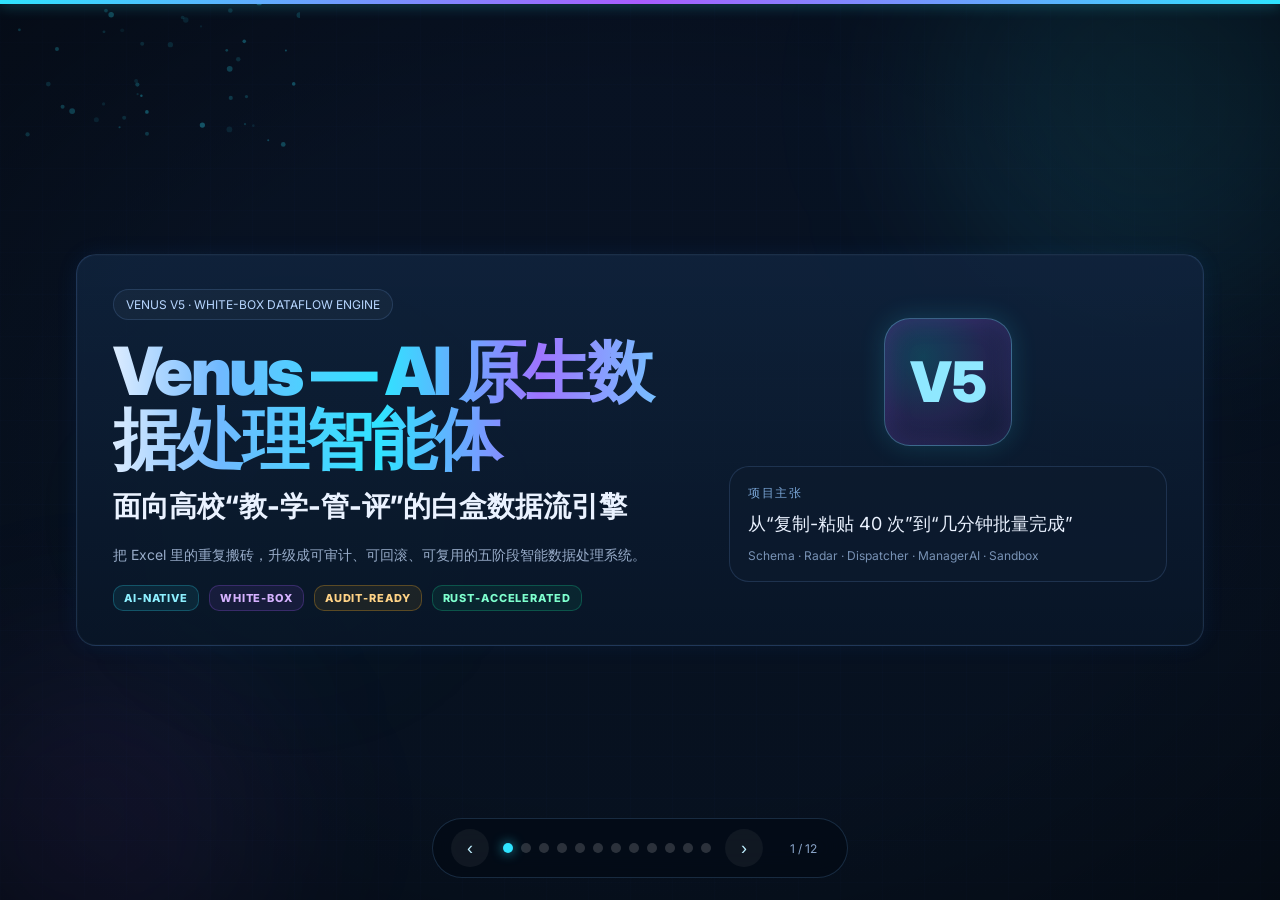
==== commit e0671d01: "Update to formal version" ====
--- a/index.html
+++ b/index.html
@@ -28,16 +28,16 @@
   <div style="text-align:center">
     <div class="heroBadge reveal">V5</div>
     <div class="glass card reveal" style="text-align:left">
-      <div class="label">答辩主张</div><p style="font-size:18px;color:#eaf2ff">从“复制-粘贴 40 次”到“几分钟批量完成”</p>
+      <div class="label">项目主张</div><p style="font-size:18px;color:#eaf2ff">从“复制-粘贴 40 次”到“几分钟批量完成”</p>
       <div class="foot">Schema · Radar · Dispatcher · ManagerAI · Sandbox</div>
     </div>
   </div>
 </div>
 </div></section><section class="slide" data-slide="2"><div class="mesh"><div class="blob" style="width:420px;height:420px;top:-110px;right:-80px;background:rgba(47,228,255,.08)"></div><div class="blob" style="width:320px;height:320px;bottom:-80px;left:-60px;background:rgba(169,92,255,.08)"></div><div class="blob" style="width:220px;height:220px;top:45%;left:14%;background:rgba(255,176,32,.05)"></div></div><div class="top"></div><div class="content">
-<div class="section reveal"><div><div class="kicker">Agenda</div><div class="h2 grad">答辩结构与页面系统</div><p>本版直接融合两张参考图：一张负责 Stage 总览，一张负责 Runtime 监控台。</p></div><div class="pill">至少 5 种固定模板 · 已落地成稿</div></div>
+<div class="section reveal"><div><div class="kicker">Agenda</div><div class="h2 grad">演示结构与页面系统</div><p>本版直接融合两张参考图：一张负责 Stage 总览，一张负责 Runtime 监控台。</p></div><div class="pill">至少 5 种固定模板 · 已落地成稿</div></div>
 <div class="grid3">
   <div class="glass card reveal"><div class="ptitle"><span class="tag cyan">T1</span><div class="h3">封面母版</div></div><p>大标题 + 系统代号 + 状态标签。</p></div>
-  <div class="glass card reveal"><div class="ptitle"><span class="tag purple">T2</span><div class="h3">议程/目录</div></div><p>分章节组织答辩逻辑。</p></div>
+  <div class="glass card reveal"><div class="ptitle"><span class="tag purple">T2</span><div class="h3">议程/目录</div></div><p>分章节组织演示逻辑。</p></div>
   <div class="glass card reveal"><div class="ptitle"><span class="tag orange">T3</span><div class="h3">问题/价值卡片</div></div><p>多卡片强信息密度展示。</p></div>
   <div class="glass card reveal"><div class="ptitle"><span class="tag green">T4</span><div class="h3">Stage 作战图</div></div><p>继承第一张图的大段式链路总览。</p></div>
   <div class="glass card reveal"><div class="ptitle"><span class="tag red">T5</span><div class="h3">Runtime 监控台</div></div><p>继承第二张图的节点、日志和状态块。</p></div>
@@ -67,19 +67,32 @@
 <div class="section reveal"><div><div class="kicker">Architecture</div><div class="h2 grad">双模式融合架构：工作台 + 工作流</div><p>用户前台看到的是简单入口，后台运行的是同一条受控的数据流与安全引擎。</p></div><div class="pill">共享会话状态 · 切换即同步</div></div>
 <div class="grid2">
   <div class="panel card reveal"><div class="ptitle"><span class="tag cyan">Mode A</span><div class="h3">表格工作台</div></div><div class="list"><div class="item"><i></i><span>上传 Excel 后直接看到真实表格与侧边栏聊天。</span></div><div class="item"><i></i><span>普通操作静默执行，破坏性操作再请求确认。</span></div><div class="item"><i></i><span>COW 快照保证随时撤销。</span></div></div></div>
-  <div class="panel card reveal"><div class="ptitle"><span class="tag purple">Mode B</span><div class="h3">工作流管道</div></div><div class="list"><div class="item"><i></i><span>五阶段流水线完整可视化。</span></div><div class="item"><i></i><span>适合正式审计与评审场景。</span></div><div class="item"><i></i><span>流程完成后支持存为模板。</span></div></div></div>
+  <div class="panel card reveal"><div class="ptitle"><span class="tag purple">Mode B</span><div class="h3">工作流管道</div></div><div class="list"><div class="item"><i></i><span>五阶段流水线完整可视化。</span></div><div class="item"><i></i><span>适用于正式审计与评审场景。</span></div><div class="item"><i></i><span>流程完成后支持存为模板。</span></div></div></div>
 </div>
 <div class="panel reveal" style="margin-top:18px;padding:18px 22px"><div class="ptitle"><span class="tag green">Shared V5 Engine</span><div class="h3">SchemaAnchor → RadarStation → Dispatcher → ManagerAI → SandboxWorker</div></div><div class="grid4"><div class="glass card"><div class="label">安全底座</div><p>契约、AST、断路器</p></div><div class="glass card"><div class="label">数据底座</div><p>Polars、Arrow、Rust 解析</p></div><div class="glass card"><div class="label">状态底座</div><p>OperationLog、DecisionRecord</p></div><div class="glass card"><div class="label">模板底座</div><p>ZasaCommand 序列可复用</p></div></div></div>
-</div></section><section class="slide" data-slide="6"><div class="mesh"><div class="blob" style="width:420px;height:420px;top:-110px;right:-80px;background:rgba(47,228,255,.10)"></div><div class="blob" style="width:320px;height:320px;bottom:-80px;left:-60px;background:rgba(169,92,255,.09)"></div><div class="blob" style="width:220px;height:220px;top:45%;left:14%;background:rgba(21,208,143,.06)"></div></div><canvas class="canvas"></canvas><div class="top"></div><div class="content">
-<div class="section reveal"><div><div class="kicker">Pipeline Overview</div><div class="h2 grad">五阶段白盒数据流：全链路物理执行图</div><p>这一页直接继承第一张参考图的“Stage 作战图”基因，用于讲清系统主线。</p></div><div class="pill">从 Excel 输入到 Clean Excel 输出</div></div>
-<div style="display:grid;gap:14px">
-  <div class="stage sblue reveal"><div class="shead"><div class="sicon">🧭</div><div><div class="label">Stage 0</div><div class="stitle">意图锚定 · SchemaAnchor</div><div class="ssub">识别列结构，生成 SchemaContract，确认后方可入流</div></div></div><div class="mini"><div class="line">7 种类型枚举，不依赖 LLM</div><div class="line">数据结构先定，再放行后续处理</div></div></div>
-  <div class="stage spurple reveal"><div class="shead"><div class="sicon">📡</div><div><div class="label">Stage 1</div><div class="stitle">雷达侦察 · RadarStation</div><div class="ssub">6 维扫描 + visual_df / shadow_df 双轨分离</div></div></div><div class="mini"><div class="line">缺失值、混合类型、异常字符、混合语言等并行检查</div><div class="line">CRITICAL 超阈值即熔断</div></div></div>
-  <div class="stage sorange reveal"><div class="shead"><div class="sicon">🧠</div><div><div class="label">Stage 2 + 3</div><div class="stitle">调度中枢 · 法官层</div><div class="ssub">自然语言编译为 ZasaCommand，再做样本审批验证</div></div></div><div class="mini"><div class="line">3 道理解力考试题</div><div class="line">5 条铁律约束样本结果</div></div></div>
-  <div class="stage sgreen reveal"><div class="shead"><div class="sicon">🛠</div><div><div class="label">Stage 4</div><div class="stitle">沙箱执行 · SandboxWorker</div><div class="ssub">最小权限 WorkerSpec + COW 快照 + 不可变日志链</div></div></div><div class="mini"><div class="line">11 种原子操作全部用 Polars 原生 API</div><div class="line">通过校验后再合并回主表</div></div></div>
+</div></section>
+<section class="slide" data-slide="6"><div class="mesh">
+<div class="blob" style="width:420px;height:420px;top:-110px;right:-80px;background:rgba(47,228,255,.10)"></div>
+<div class="blob" style="width:320px;height:320px;bottom:-80px;left:-60px;background:rgba(169,92,255,.09)"></div>
+<div class="blob" style="width:220px;height:220px;top:45%;left:14%;background:rgba(21,208,143,.06)"></div>
+</div><canvas class="canvas"></canvas><div class="top"></div><div class="content">
+<div class="section reveal"><div><div class="kicker">Pipeline Overview</div><div class="h2 grad">五阶段白盒数据流：全链路物理执行图</div><p>左侧展示方法结构，右侧展示真实系统界面，形成“架构设计”与“工程落地”的对应关系。</p></div><div class="pill">系统总览页 · 已替换真实截图</div></div>
+<div class="grid2" style="align-items:stretch">
+  <div style="display:grid;gap:14px">
+    <div class="stage sblue reveal"><div class="shead"><div class="sicon">🧭</div><div><div class="label">Stage 0</div><div class="stitle">意图锚定 · SchemaAnchor</div><div class="ssub">先识别数据结构，再让系统进入下一步</div></div></div><div class="mini"><div class="line">7 种类型枚举，不依赖 LLM 猜结构</div><div class="line">SchemaContract 作为下游入口契约</div></div></div>
+    <div class="stage spurple reveal"><div class="shead"><div class="sicon">📡</div><div><div class="label">Stage 1</div><div class="stitle">雷达侦察 · RadarStation</div><div class="ssub">扫描问题并生成 visual_df / shadow_df 双轨视图</div></div></div><div class="mini"><div class="line">缺失值、混合类型、隐藏行列、混合语言</div><div class="line">CRITICAL 超阈值自动熔断</div></div></div>
+    <div class="stage sorange reveal"><div class="shead"><div class="sicon">⚖️</div><div><div class="label">Stage 2–3</div><div class="stitle">调度 + 法官层</div><div class="ssub">自然语言编译为结构化命令，再做理解力考试与样本审批</div></div></div><div class="mini"><div class="line">ZasaCommand 强类型对象</div><div class="line">3 道问答 + 5 条铁律双重验证</div></div></div>
+    <div class="stage sgreen reveal"><div class="shead"><div class="sicon">🛠</div><div><div class="label">Stage 4</div><div class="stitle">沙箱执行 · SandboxWorker</div><div class="ssub">最小权限执行，写入不可变日志链</div></div></div><div class="mini"><div class="line">COW 快照先执行，校验通过后再合并</div><div class="line">失败即回滚，保证主表零污染</div></div></div>
+  </div>
+  <div class="panel card reveal" style="padding:18px;display:flex;flex-direction:column;gap:12px;justify-content:space-between">
+    <div class="ptitle"><span class="tag cyan">Real Project UI</span><div class="h3">真实系统总览截图</div></div>
+    <img src="[data-uri]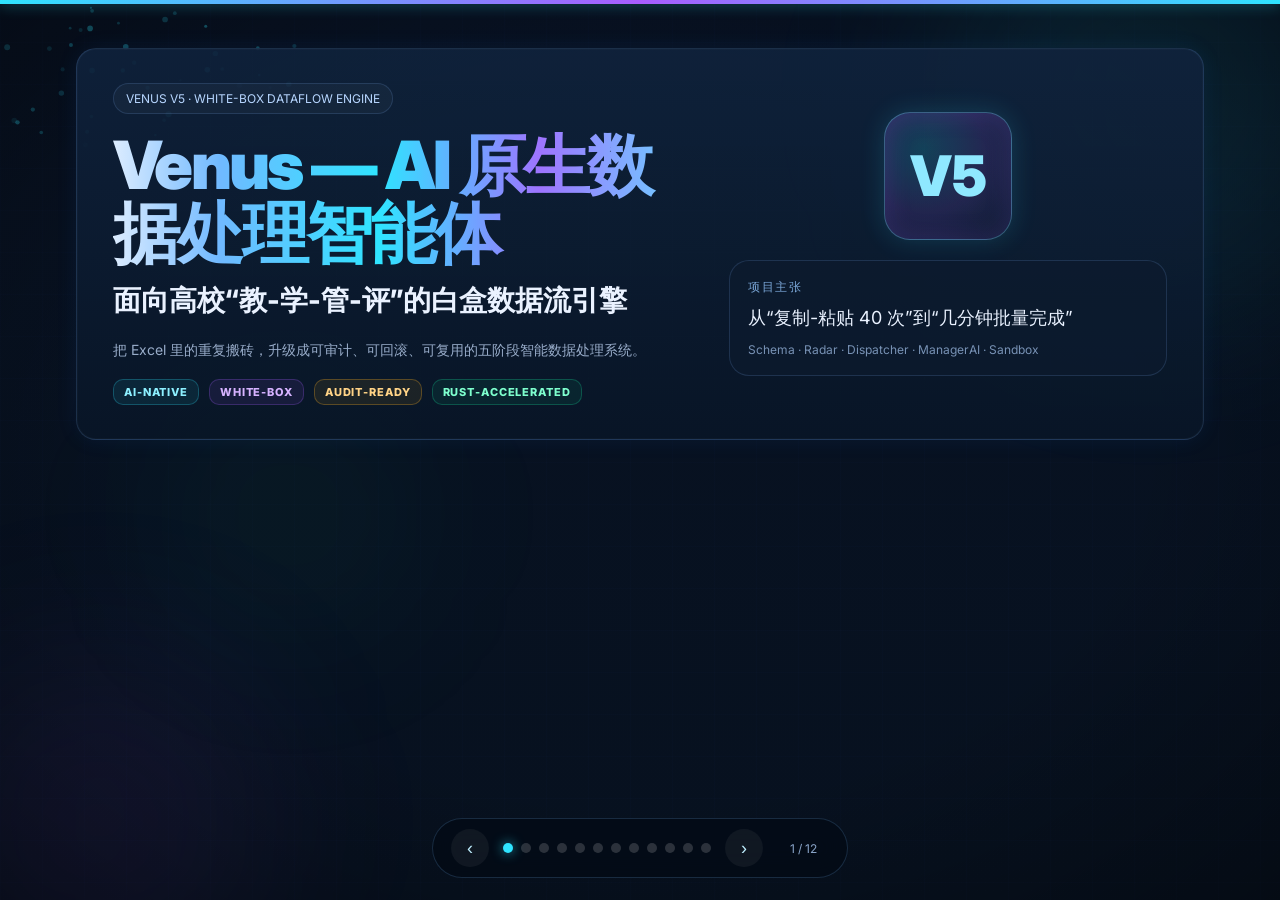
==== commit 63fe622b: "Fix: content overflow on low-res screens - allow scroll" ====
--- a/index.html
+++ b/index.html
@@ -1,9 +1,9 @@
 <!DOCTYPE html><html lang="zh-CN"><head><meta charset="UTF-8"><meta name="viewport" content="width=device-width, initial-scale=1.0"><meta name="slides-format" content="viewport"><title>Venus — AI 原生数据处理智能体</title><link rel="preconnect" href="https://fonts.googleapis.com"><link rel="preconnect" href="https://fonts.gstatic.com" crossorigin><link href="https://fonts.googleapis.com/css2?family=Inter:wght@400;500;600;700;800;900&family=Source+Code+Pro:wght@400;600&display=swap" rel="stylesheet"><style>
 :root{--bg:#07111f;--bg2:#0c1d35;--panel:#0d1b2fe0;--text:#eaf2ff;--muted:#8ea6c7;--c1:#2fe4ff;--c2:#a95cff;--c3:#ffb020;--c4:#15d08f;--danger:#ff5a8c;--line:rgba(126,180,255,.16);--grid:rgba(72,125,255,.15)}
 *{box-sizing:border-box}html,body{margin:0;width:100%;height:100%;background:var(--bg);font-family:Inter,'PingFang SC','Microsoft YaHei',sans-serif;color:var(--text);overflow:hidden}
-.deck{position:relative;width:100vw;height:100vh}.slide{position:absolute;inset:0;opacity:0;transform:scale(.97);transition:.7s ease;pointer-events:none;overflow:hidden;display:flex;align-items:center;justify-content:center;background:linear-gradient(180deg,#081223 0%,#07111f 100%)}.slide.active{opacity:1;transform:scale(1);pointer-events:auto}
+.deck{position:relative;width:100vw;height:100vh}.slide{position:absolute;inset:0;opacity:0;transform:scale(.97);transition:.7s ease;pointer-events:none;overflow-y:auto;overflow-x:hidden;display:flex;align-items:flex-start;justify-content:center;padding-top:24px;padding-bottom:80px;background:linear-gradient(180deg,#081223 0%,#07111f 100%)}.slide.active{opacity:1;transform:scale(1);pointer-events:auto}
 .slide:before{content:'';position:absolute;inset:0;background-image:linear-gradient(var(--grid) 1px,transparent 1px),linear-gradient(90deg,var(--grid) 1px,transparent 1px);background-size:42px 42px;opacity:.1;z-index:0}.slide:after{content:'';position:absolute;inset:0;background:radial-gradient(ellipse at center,transparent 55%,rgba(0,0,0,.35));z-index:1}
-.content{position:relative;z-index:2;width:min(1180px,calc(100vw - 60px));height:min(88vh,820px);padding:24px 26px;display:flex;flex-direction:column;justify-content:center}.mesh,.canvas{position:absolute;inset:0}.mesh{z-index:0}.canvas{z-index:1}.blob{position:absolute;border-radius:50%;filter:blur(88px);animation:f 16s ease-in-out infinite}.blob:nth-child(2){animation-duration:20s}.blob:nth-child(3){animation-duration:22s}@keyframes f{0%,100%{transform:translate(0,0) scale(1)}33%{transform:translate(55px,-45px) scale(1.08)}66%{transform:translate(-35px,35px) scale(.92)}}
+.content{position:relative;z-index:2;width:min(1180px,calc(100vw - 60px));max-height:calc(100vh - 60px);padding:24px 26px;display:flex;flex-direction:column;justify-content:flex-start;overflow-y:auto;scrollbar-width:thin;scrollbar-color:rgba(47,228,255,.3) transparent}.mesh,.canvas{position:absolute;inset:0}.mesh{z-index:0}.canvas{z-index:1}.blob{position:absolute;border-radius:50%;filter:blur(88px);animation:f 16s ease-in-out infinite}.blob:nth-child(2){animation-duration:20s}.blob:nth-child(3){animation-duration:22s}@keyframes f{0%,100%{transform:translate(0,0) scale(1)}33%{transform:translate(55px,-45px) scale(1.08)}66%{transform:translate(-35px,35px) scale(.92)}}
 .top{position:absolute;left:0;right:0;top:0;height:4px;background:linear-gradient(90deg,var(--c1),var(--c2),var(--c1));box-shadow:0 0 14px rgba(47,228,255,.55);z-index:2}.panel,.glass{border:1px solid var(--line);border-radius:20px}.panel{background:linear-gradient(180deg,rgba(16,35,61,.88),rgba(9,22,39,.9));box-shadow:0 0 22px rgba(38,122,255,.08),inset 0 0 0 1px rgba(255,255,255,.02)}.glass{background:rgba(13,27,47,.72)}
 .kicker{font-size:12px;letter-spacing:.18em;text-transform:uppercase;color:#86baff;font-weight:800}.h1{font-size:clamp(38px,5.2vw,70px);font-weight:900;line-height:1.02;letter-spacing:-.04em}.h2{font-size:clamp(28px,3.4vw,44px);font-weight:850;line-height:1.08;letter-spacing:-.03em}.h3{font-size:20px;font-weight:780}.grad{background:linear-gradient(90deg,#dcecff 0%,#70b9ff 18%,#2fe4ff 45%,#9e74ff 72%,#66deff 100%);-webkit-background-clip:text;background-clip:text;color:transparent}.sub{font-size:14px;line-height:1.7;color:#98acc9}.section{display:flex;align-items:end;justify-content:space-between;gap:16px;margin-bottom:16px}.section p{margin:8px 0 0;color:#9fb4d2;max-width:760px;line-height:1.6}
 .pill,.tag{display:inline-flex;align-items:center}.pill{gap:8px;border:1px solid var(--line);border-radius:999px;padding:7px 12px;font-size:12px;color:#b7d6ff;background:rgba(255,255,255,.03)}.tag{padding:5px 10px;border-radius:10px;font-size:11px;font-weight:800;letter-spacing:.08em;text-transform:uppercase}.cyan{color:#8df0ff;border:1px solid rgba(47,228,255,.24);background:rgba(47,228,255,.08)}.purple{color:#d6b2ff;border:1px solid rgba(169,92,255,.24);background:rgba(169,92,255,.09)}.orange{color:#ffd386;border:1px solid rgba(255,176,32,.28);background:rgba(255,176,32,.08)}.green{color:#7effce;border:1px solid rgba(21,208,143,.28);background:rgba(21,208,143,.08)}.red{color:#ff9fc0;border:1px solid rgba(255,90,140,.26);background:rgba(255,90,140,.08)}
@@ -13,7 +13,7 @@
 .metric{padding:18px;min-height:120px}.mval{font-size:34px;font-weight:900;line-height:1}.label{font-size:12px;letter-spacing:.12em;text-transform:uppercase;color:#7aa6d7}.foot{font-size:12px;color:#7892b5;margin-top:10px}.kv{display:grid;grid-template-columns:110px 1fr;gap:10px;font-size:14px;color:#c8daf3}.kv div:nth-child(odd){color:#89a4c8}
 .code{font-family:'Source Code Pro',monospace;font-size:12px;line-height:1.55;white-space:pre-wrap;padding:12px 14px;background:rgba(5,10,18,.8);border:1px solid rgba(255,255,255,.08);border-radius:14px;color:#eaf5ff}.trace{display:grid;grid-template-columns:120px 1fr;gap:16px;height:100%}.timeline{position:relative;padding-top:16px}.timeline:before{content:'';position:absolute;top:26px;bottom:26px;left:58px;width:2px;background:linear-gradient(180deg,var(--c1),var(--c2),var(--c3),var(--c4));box-shadow:0 0 12px rgba(47,228,255,.4)}.node{position:relative;z-index:2;width:52px;height:52px;border-radius:50%;display:flex;align-items:center;justify-content:center;font-size:18px;font-weight:800;margin:0 auto 58px;background:#0b1425}.c1{border:2px solid #48cfff;color:#7fe9ff}.c2{border:2px solid #b269ff;color:#e2b7ff}.c3{border:2px solid #ffb020;color:#ffd680}.c4{border:2px solid #18d493;color:#8df8d0}.tlist{display:flex;flex-direction:column;gap:14px}.tcard{padding:15px 16px;display:grid;grid-template-columns:1.1fr .9fr;gap:12px}.table{display:grid;grid-template-columns:1.1fr .8fr .8fr .8fr;gap:10px;font-size:14px}.table>div{padding:10px 12px;border-radius:12px;background:rgba(255,255,255,.03);border:1px solid rgba(255,255,255,.06)}.table .head{color:#82cfff;font-weight:700;letter-spacing:.04em;background:rgba(47,228,255,.06)}
 .nav{position:fixed;left:50%;transform:translateX(-50%);bottom:22px;z-index:100;display:flex;align-items:center;gap:14px;padding:10px 18px;border-radius:40px;border:1px solid rgba(119,188,255,.18);background:rgba(4,11,21,.72);backdrop-filter:blur(14px)}.btn{width:38px;height:38px;border-radius:50%;border:none;cursor:pointer;color:#bfefff;background:rgba(255,255,255,.05);font-size:18px}.dots{display:flex;gap:8px}.dot{width:10px;height:10px;border-radius:50%;background:rgba(255,255,255,.16);cursor:pointer}.dot.active{background:#2fe4ff;box-shadow:0 0 12px rgba(47,228,255,.7)}.counter{min-width:52px;text-align:center;color:#8aa5c9;font-size:12px}.reveal{opacity:0;transform:translateY(20px)}.spot{position:fixed;inset:0;z-index:99;pointer-events:none}
-@media (max-width:1100px){.content{width:calc(100vw - 28px);height:calc(100vh - 70px);padding:18px}.hero,.grid2,.grid3,.grid4,.trace,.tcard,.table,.mini{grid-template-columns:1fr}.timeline{display:none}}
+@media (max-width:1100px){.content{width:calc(100vw - 28px);max-height:calc(100vh - 70px);padding:18px}.hero,.grid2,.grid3,.grid4,.trace,.tcard,.table,.mini{grid-template-columns:1fr}.timeline{display:none}}
 </style></head><body><div class="spot"></div><div class="deck"><section class="slide active" data-slide="1"><div class="mesh"><div class="blob" style="width:420px;height:420px;top:-110px;right:-80px;background:rgba(47,228,255,.10)"></div><div class="blob" style="width:320px;height:320px;bottom:-80px;left:-60px;background:rgba(169,92,255,.09)"></div><div class="blob" style="width:220px;height:220px;top:45%;left:14%;background:rgba(21,208,143,.06)"></div></div><canvas class="canvas"></canvas><div class="top"></div><div class="content">
 <div class="hero panel">
   <div>
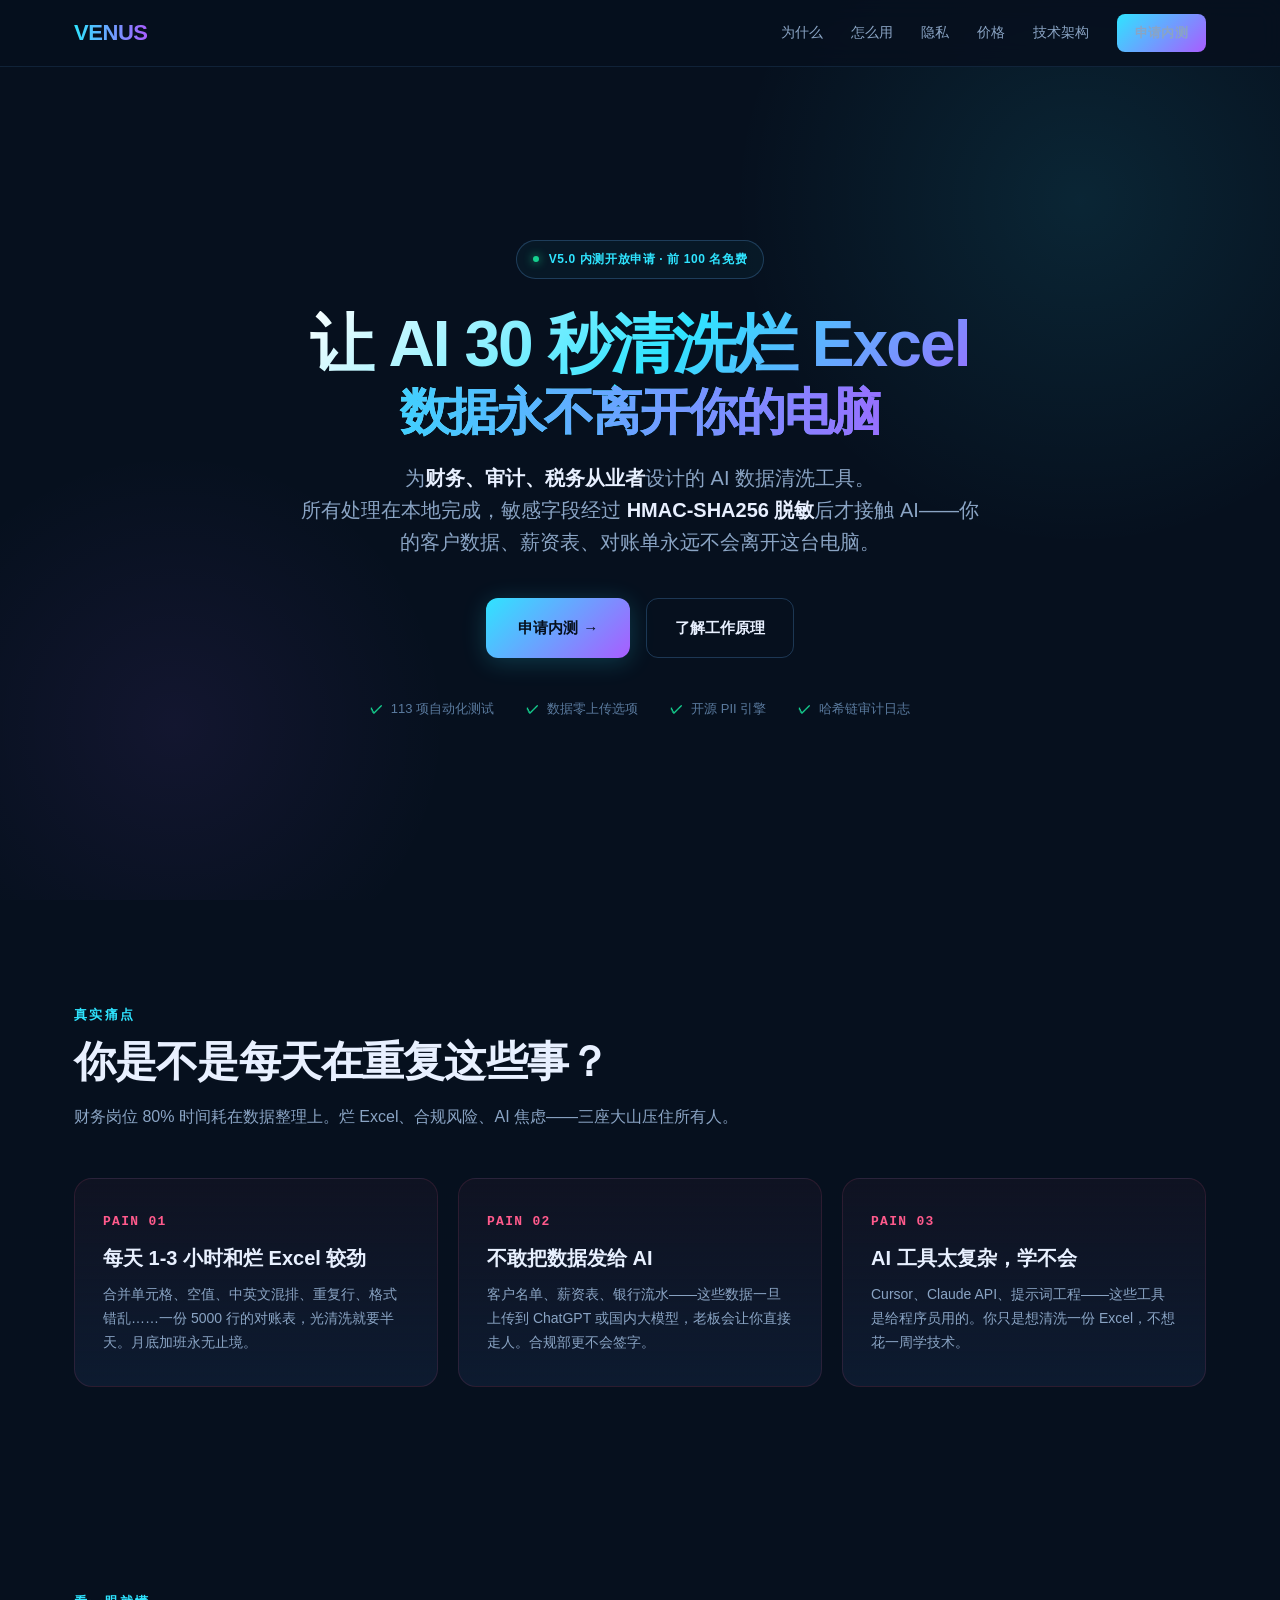
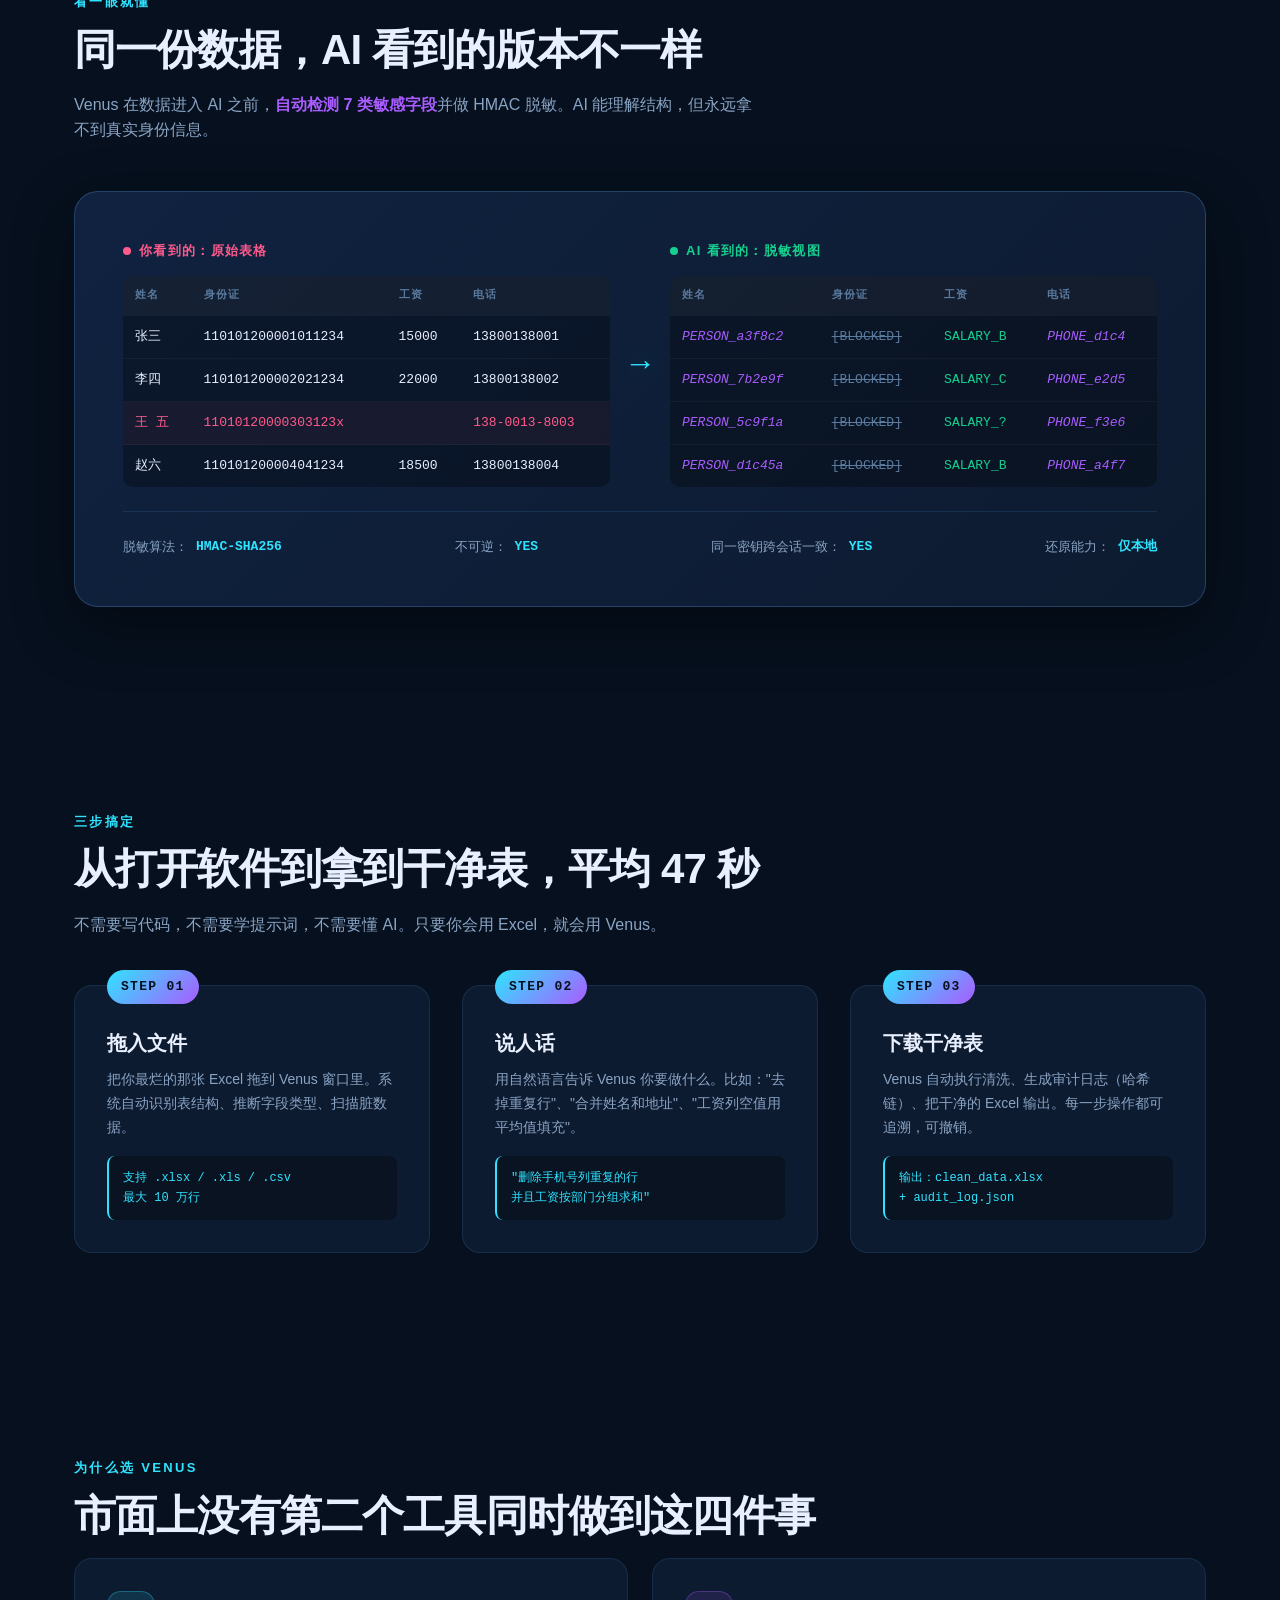
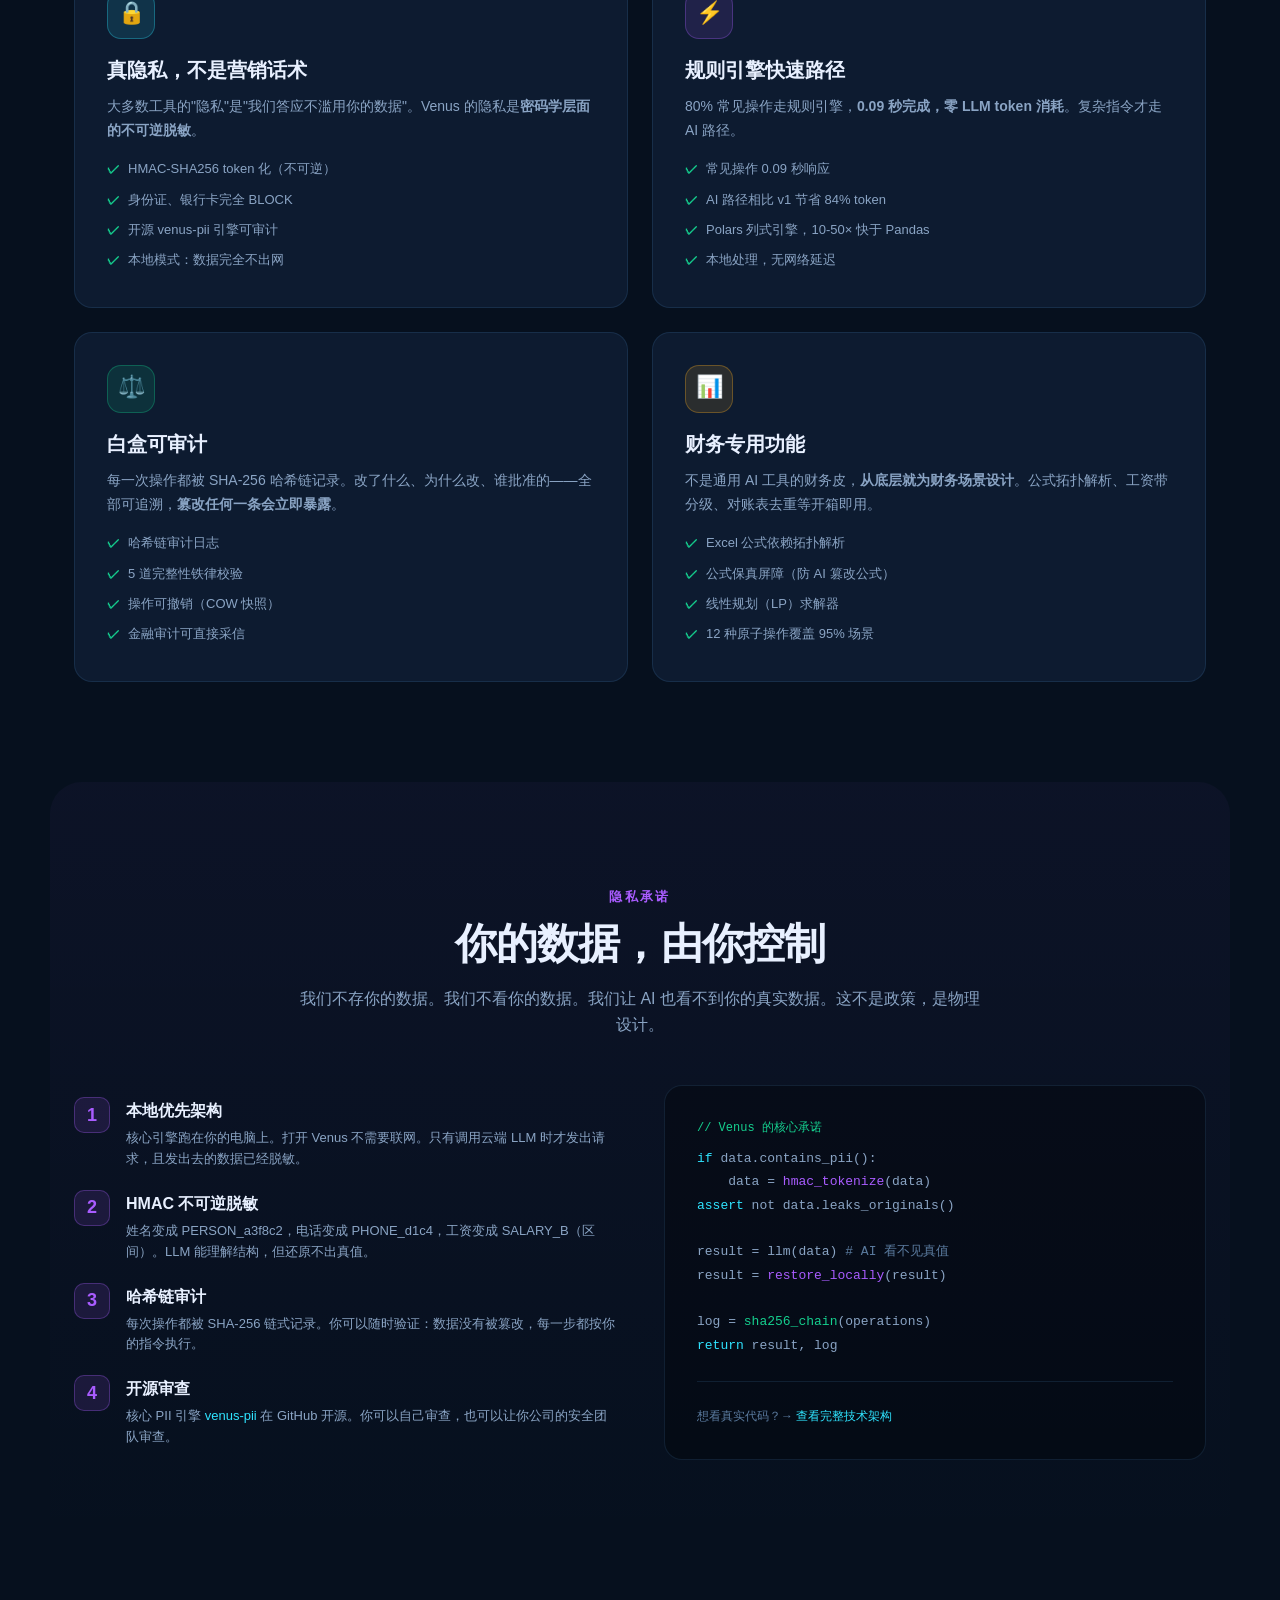
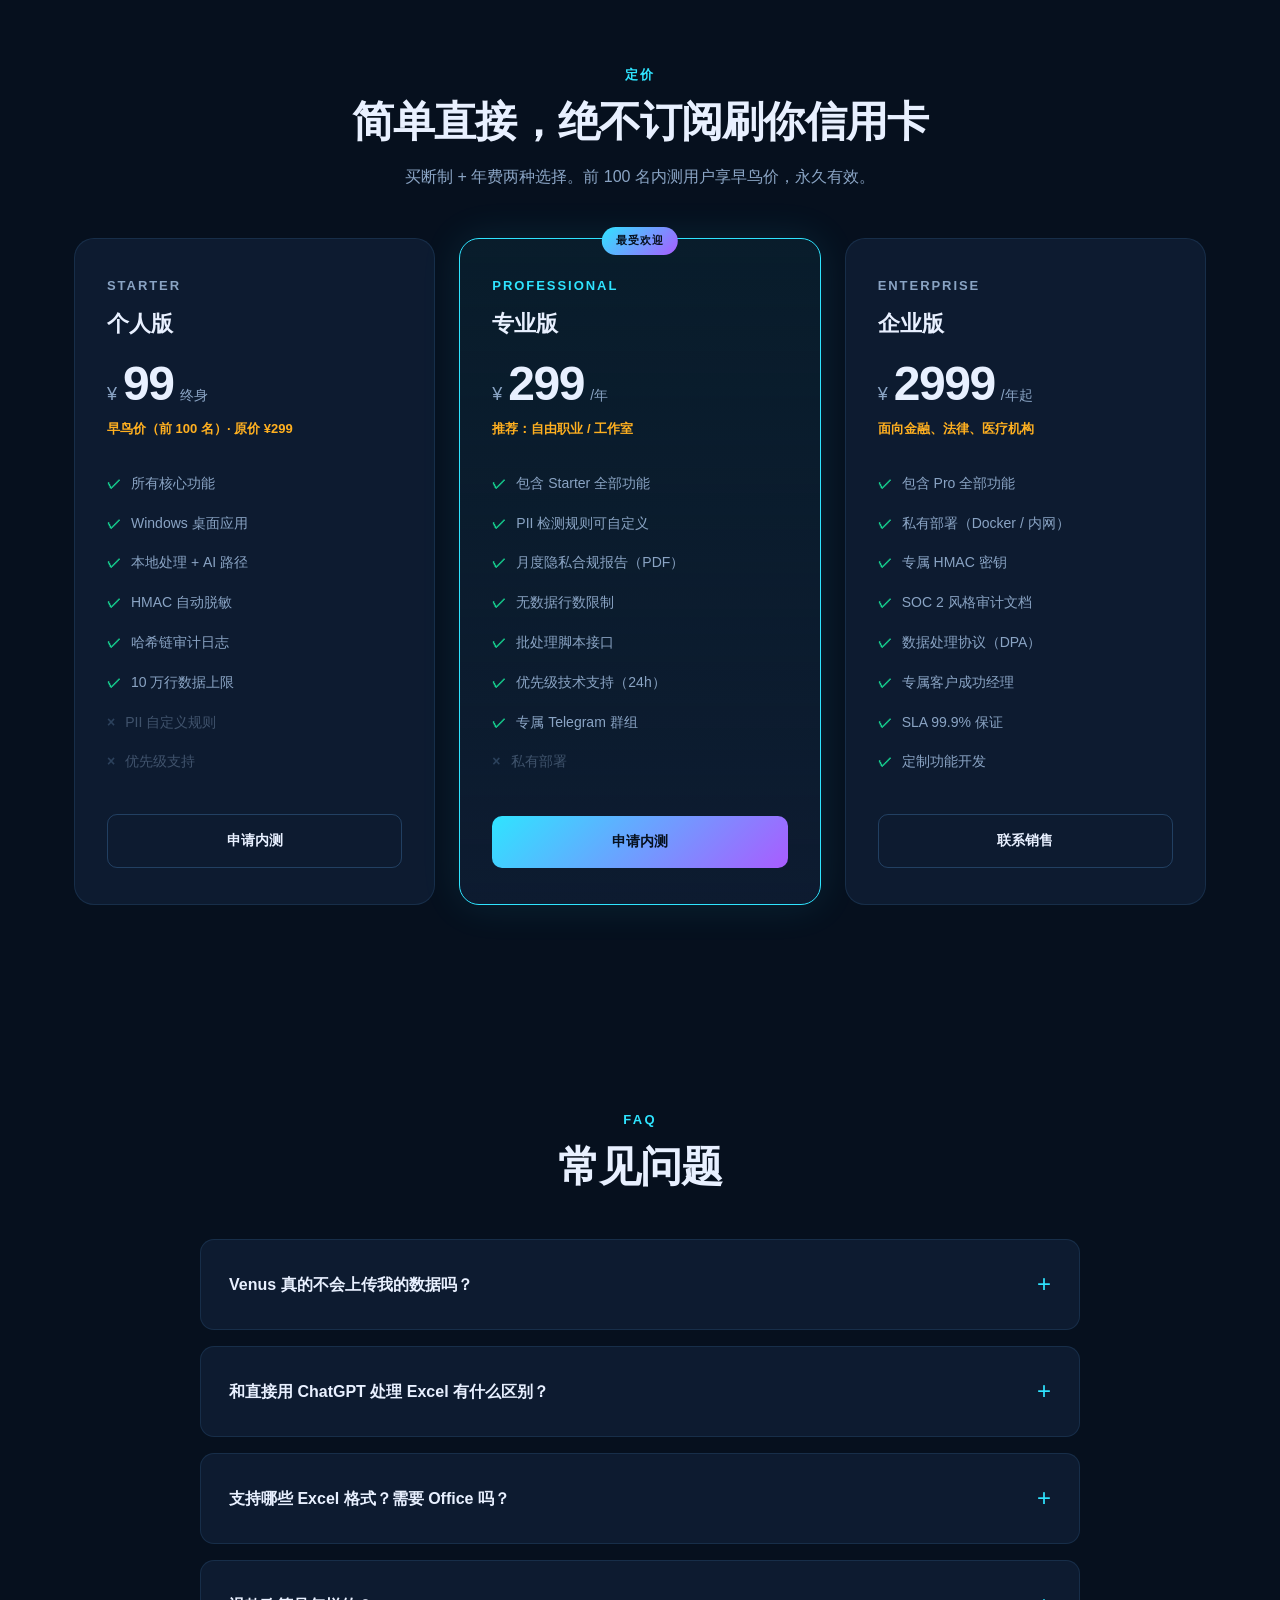
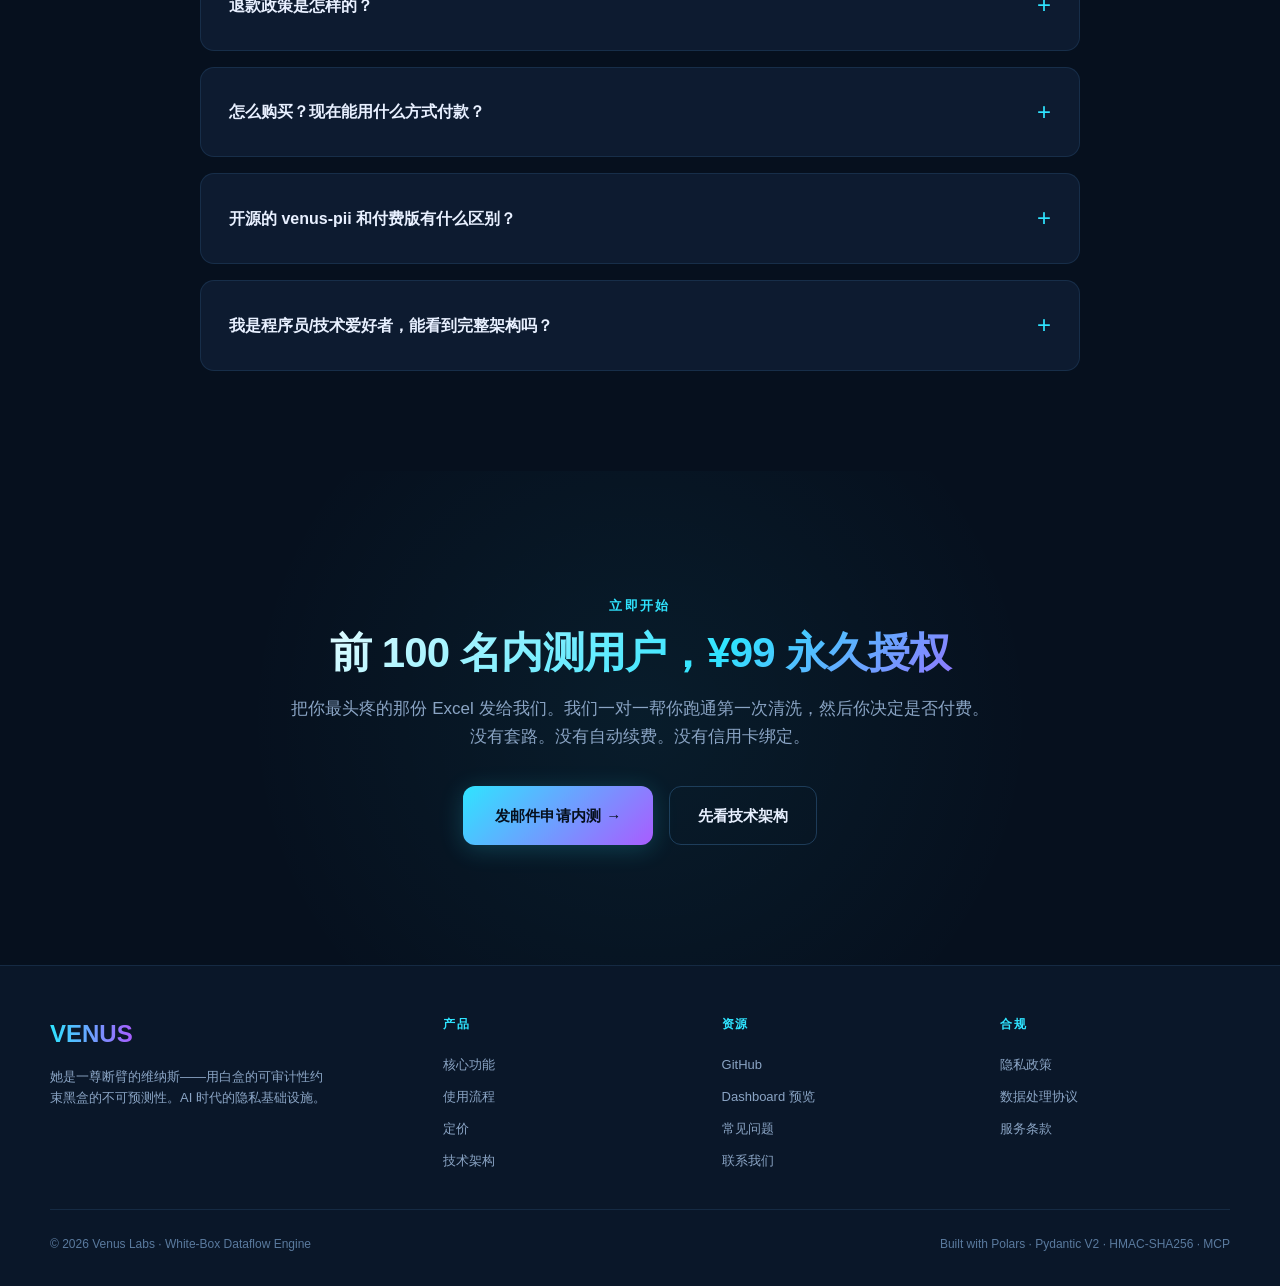
==== commit e88e03ca: "feat: new sales-focused homepage targeting financial users - Replace old slide deck with conversion-" ====
--- a/index.html
+++ b/index.html
@@ -1,198 +1,592 @@
-<!DOCTYPE html><html lang="zh-CN"><head><meta charset="UTF-8"><meta name="viewport" content="width=device-width, initial-scale=1.0"><meta name="slides-format" content="viewport"><title>Venus — AI 原生数据处理智能体</title><link rel="preconnect" href="https://fonts.googleapis.com"><link rel="preconnect" href="https://fonts.gstatic.com" crossorigin><link href="https://fonts.googleapis.com/css2?family=Inter:wght@400;500;600;700;800;900&family=Source+Code+Pro:wght@400;600&display=swap" rel="stylesheet"><style>
-:root{--bg:#07111f;--bg2:#0c1d35;--panel:#0d1b2fe0;--text:#eaf2ff;--muted:#8ea6c7;--c1:#2fe4ff;--c2:#a95cff;--c3:#ffb020;--c4:#15d08f;--danger:#ff5a8c;--line:rgba(126,180,255,.16);--grid:rgba(72,125,255,.15)}
-*{box-sizing:border-box}html,body{margin:0;width:100%;height:100%;background:var(--bg);font-family:Inter,'PingFang SC','Microsoft YaHei',sans-serif;color:var(--text);overflow:hidden}
-.deck{position:relative;width:100vw;height:100vh}.slide{position:absolute;inset:0;opacity:0;transform:scale(.97);transition:.7s ease;pointer-events:none;overflow-y:auto;overflow-x:hidden;display:flex;align-items:flex-start;justify-content:center;padding-top:24px;padding-bottom:80px;background:linear-gradient(180deg,#081223 0%,#07111f 100%)}.slide.active{opacity:1;transform:scale(1);pointer-events:auto}
-.slide:before{content:'';position:absolute;inset:0;background-image:linear-gradient(var(--grid) 1px,transparent 1px),linear-gradient(90deg,var(--grid) 1px,transparent 1px);background-size:42px 42px;opacity:.1;z-index:0}.slide:after{content:'';position:absolute;inset:0;background:radial-gradient(ellipse at center,transparent 55%,rgba(0,0,0,.35));z-index:1}
-.content{position:relative;z-index:2;width:min(1180px,calc(100vw - 60px));max-height:calc(100vh - 60px);padding:24px 26px;display:flex;flex-direction:column;justify-content:flex-start;overflow-y:auto;scrollbar-width:thin;scrollbar-color:rgba(47,228,255,.3) transparent}.mesh,.canvas{position:absolute;inset:0}.mesh{z-index:0}.canvas{z-index:1}.blob{position:absolute;border-radius:50%;filter:blur(88px);animation:f 16s ease-in-out infinite}.blob:nth-child(2){animation-duration:20s}.blob:nth-child(3){animation-duration:22s}@keyframes f{0%,100%{transform:translate(0,0) scale(1)}33%{transform:translate(55px,-45px) scale(1.08)}66%{transform:translate(-35px,35px) scale(.92)}}
-.top{position:absolute;left:0;right:0;top:0;height:4px;background:linear-gradient(90deg,var(--c1),var(--c2),var(--c1));box-shadow:0 0 14px rgba(47,228,255,.55);z-index:2}.panel,.glass{border:1px solid var(--line);border-radius:20px}.panel{background:linear-gradient(180deg,rgba(16,35,61,.88),rgba(9,22,39,.9));box-shadow:0 0 22px rgba(38,122,255,.08),inset 0 0 0 1px rgba(255,255,255,.02)}.glass{background:rgba(13,27,47,.72)}
-.kicker{font-size:12px;letter-spacing:.18em;text-transform:uppercase;color:#86baff;font-weight:800}.h1{font-size:clamp(38px,5.2vw,70px);font-weight:900;line-height:1.02;letter-spacing:-.04em}.h2{font-size:clamp(28px,3.4vw,44px);font-weight:850;line-height:1.08;letter-spacing:-.03em}.h3{font-size:20px;font-weight:780}.grad{background:linear-gradient(90deg,#dcecff 0%,#70b9ff 18%,#2fe4ff 45%,#9e74ff 72%,#66deff 100%);-webkit-background-clip:text;background-clip:text;color:transparent}.sub{font-size:14px;line-height:1.7;color:#98acc9}.section{display:flex;align-items:end;justify-content:space-between;gap:16px;margin-bottom:16px}.section p{margin:8px 0 0;color:#9fb4d2;max-width:760px;line-height:1.6}
-.pill,.tag{display:inline-flex;align-items:center}.pill{gap:8px;border:1px solid var(--line);border-radius:999px;padding:7px 12px;font-size:12px;color:#b7d6ff;background:rgba(255,255,255,.03)}.tag{padding:5px 10px;border-radius:10px;font-size:11px;font-weight:800;letter-spacing:.08em;text-transform:uppercase}.cyan{color:#8df0ff;border:1px solid rgba(47,228,255,.24);background:rgba(47,228,255,.08)}.purple{color:#d6b2ff;border:1px solid rgba(169,92,255,.24);background:rgba(169,92,255,.09)}.orange{color:#ffd386;border:1px solid rgba(255,176,32,.28);background:rgba(255,176,32,.08)}.green{color:#7effce;border:1px solid rgba(21,208,143,.28);background:rgba(21,208,143,.08)}.red{color:#ff9fc0;border:1px solid rgba(255,90,140,.26);background:rgba(255,90,140,.08)}
-.grid2,.grid3,.grid4{display:grid;gap:16px}.grid2{grid-template-columns:repeat(2,minmax(0,1fr))}.grid3{grid-template-columns:repeat(3,minmax(0,1fr))}.grid4{grid-template-columns:repeat(4,minmax(0,1fr))}.card{padding:18px}.ptitle{display:flex;align-items:center;justify-content:space-between;gap:12px;margin-bottom:10px}.card p{margin:8px 0 0;color:#a8bede;line-height:1.55;font-size:14px}.hero{display:grid;grid-template-columns:1.15fr .85fr;gap:24px;align-items:center;padding:34px 36px}.heroBadge{width:128px;height:128px;border-radius:26px;margin:0 auto 20px;display:flex;align-items:center;justify-content:center;font-size:56px;font-weight:900;color:#8fe8ff;border:1px solid rgba(122,215,255,.35);background:radial-gradient(circle at 30% 30%,rgba(47,228,255,.18),rgba(169,92,255,.14) 50%,rgba(0,0,0,.08));box-shadow:0 0 26px rgba(47,228,255,.16),inset 0 0 26px rgba(169,92,255,.18);animation:y 3.2s ease-in-out infinite}@keyframes y{0%,100%{transform:translateY(0)}50%{transform:translateY(-12px)}}
-.list{display:flex;flex-direction:column;gap:12px}.item{display:flex;gap:12px;align-items:flex-start;color:#d2e0f3;line-height:1.55;font-size:15px}.item i{width:9px;height:9px;margin-top:8px;border-radius:2px;background:linear-gradient(90deg,#49dfff,#5f8cff);box-shadow:0 0 12px rgba(73,223,255,.42);flex:0 0 9px}
-.stage{padding:18px 20px;border-radius:20px;border:1px solid rgba(255,255,255,.08)}.sblue{background:linear-gradient(135deg,rgba(34,97,187,.17),rgba(14,32,62,.88))}.spurple{background:linear-gradient(135deg,rgba(126,59,204,.16),rgba(16,27,61,.86))}.sorange{background:linear-gradient(135deg,rgba(186,101,21,.16),rgba(31,22,12,.88))}.sgreen{background:linear-gradient(135deg,rgba(13,102,69,.18),rgba(8,32,31,.9))}.shead{display:flex;gap:14px;align-items:center;margin-bottom:10px}.sicon{width:48px;height:48px;border-radius:14px;display:flex;align-items:center;justify-content:center;background:rgba(255,255,255,.04);border:1px solid rgba(255,255,255,.14);font-size:22px}.stitle{font-size:18px;font-weight:800}.ssub{font-size:12px;color:#90a5c3}.mini{display:grid;grid-template-columns:repeat(2,minmax(0,1fr));gap:12px;margin-top:12px}.line{border-radius:16px;border:1px solid rgba(119,188,255,.14);padding:12px 14px;background:rgba(8,18,31,.36)}
-.metric{padding:18px;min-height:120px}.mval{font-size:34px;font-weight:900;line-height:1}.label{font-size:12px;letter-spacing:.12em;text-transform:uppercase;color:#7aa6d7}.foot{font-size:12px;color:#7892b5;margin-top:10px}.kv{display:grid;grid-template-columns:110px 1fr;gap:10px;font-size:14px;color:#c8daf3}.kv div:nth-child(odd){color:#89a4c8}
-.code{font-family:'Source Code Pro',monospace;font-size:12px;line-height:1.55;white-space:pre-wrap;padding:12px 14px;background:rgba(5,10,18,.8);border:1px solid rgba(255,255,255,.08);border-radius:14px;color:#eaf5ff}.trace{display:grid;grid-template-columns:120px 1fr;gap:16px;height:100%}.timeline{position:relative;padding-top:16px}.timeline:before{content:'';position:absolute;top:26px;bottom:26px;left:58px;width:2px;background:linear-gradient(180deg,var(--c1),var(--c2),var(--c3),var(--c4));box-shadow:0 0 12px rgba(47,228,255,.4)}.node{position:relative;z-index:2;width:52px;height:52px;border-radius:50%;display:flex;align-items:center;justify-content:center;font-size:18px;font-weight:800;margin:0 auto 58px;background:#0b1425}.c1{border:2px solid #48cfff;color:#7fe9ff}.c2{border:2px solid #b269ff;color:#e2b7ff}.c3{border:2px solid #ffb020;color:#ffd680}.c4{border:2px solid #18d493;color:#8df8d0}.tlist{display:flex;flex-direction:column;gap:14px}.tcard{padding:15px 16px;display:grid;grid-template-columns:1.1fr .9fr;gap:12px}.table{display:grid;grid-template-columns:1.1fr .8fr .8fr .8fr;gap:10px;font-size:14px}.table>div{padding:10px 12px;border-radius:12px;background:rgba(255,255,255,.03);border:1px solid rgba(255,255,255,.06)}.table .head{color:#82cfff;font-weight:700;letter-spacing:.04em;background:rgba(47,228,255,.06)}
-.nav{position:fixed;left:50%;transform:translateX(-50%);bottom:22px;z-index:100;display:flex;align-items:center;gap:14px;padding:10px 18px;border-radius:40px;border:1px solid rgba(119,188,255,.18);background:rgba(4,11,21,.72);backdrop-filter:blur(14px)}.btn{width:38px;height:38px;border-radius:50%;border:none;cursor:pointer;color:#bfefff;background:rgba(255,255,255,.05);font-size:18px}.dots{display:flex;gap:8px}.dot{width:10px;height:10px;border-radius:50%;background:rgba(255,255,255,.16);cursor:pointer}.dot.active{background:#2fe4ff;box-shadow:0 0 12px rgba(47,228,255,.7)}.counter{min-width:52px;text-align:center;color:#8aa5c9;font-size:12px}.reveal{opacity:0;transform:translateY(20px)}.spot{position:fixed;inset:0;z-index:99;pointer-events:none}
-@media (max-width:1100px){.content{width:calc(100vw - 28px);max-height:calc(100vh - 70px);padding:18px}.hero,.grid2,.grid3,.grid4,.trace,.tcard,.table,.mini{grid-template-columns:1fr}.timeline{display:none}}
-</style></head><body><div class="spot"></div><div class="deck"><section class="slide active" data-slide="1"><div class="mesh"><div class="blob" style="width:420px;height:420px;top:-110px;right:-80px;background:rgba(47,228,255,.10)"></div><div class="blob" style="width:320px;height:320px;bottom:-80px;left:-60px;background:rgba(169,92,255,.09)"></div><div class="blob" style="width:220px;height:220px;top:45%;left:14%;background:rgba(21,208,143,.06)"></div></div><canvas class="canvas"></canvas><div class="top"></div><div class="content">
-<div class="hero panel">
-  <div>
-    <div class="pill reveal">VENUS V5 · WHITE-BOX DATAFLOW ENGINE</div>
-    <div class="h1 grad reveal" style="margin:18px 0 14px">Venus — AI 原生数据处理智能体</div>
-    <div class="h3 reveal" style="font-size:28px;line-height:1.35">面向高校“教-学-管-评”的白盒数据流引擎</div>
-    <p class="sub reveal" style="max-width:700px;margin-top:18px">把 Excel 里的重复搬砖，升级成可审计、可回滚、可复用的五阶段智能数据处理系统。</p>
-    <div style="display:flex;gap:10px;flex-wrap:wrap;margin-top:18px" class="reveal">
-      <span class="tag cyan">AI-Native</span><span class="tag purple">White-Box</span><span class="tag orange">Audit-Ready</span><span class="tag green">Rust-Accelerated</span>
-    </div>
-  </div>
-  <div style="text-align:center">
-    <div class="heroBadge reveal">V5</div>
-    <div class="glass card reveal" style="text-align:left">
-      <div class="label">项目主张</div><p style="font-size:18px;color:#eaf2ff">从“复制-粘贴 40 次”到“几分钟批量完成”</p>
-      <div class="foot">Schema · Radar · Dispatcher · ManagerAI · Sandbox</div>
+<!DOCTYPE html>
+<html lang="zh-CN">
+<head>
+<meta charset="UTF-8">
+<meta name="viewport" content="width=device-width, initial-scale=1.0">
+<meta name="description" content="Venus — 给财务、审计、税务从业者的 AI Excel 数据清洗工具。数据全程本地处理，HMAC 加密，永不离开你的电脑。">
+<meta name="keywords" content="AI Excel 清洗,财务数据,隐私 AI,本地 AI,数据脱敏,HMAC,会计工具">
+<title>Venus — AI 数据清洗，数据永不离开你的电脑</title>
+<style>
+*{margin:0;padding:0;box-sizing:border-box}
+:root{
+  --bg:#06101e;--bg2:#0a1729;--card:#0d1b30;--card2:#102240;
+  --border:rgba(100,180,255,.12);--border2:rgba(100,180,255,.24);
+  --c1:#2fe4ff;--c2:#a95cff;--c3:#ffb020;--c4:#15d08f;--red:#ff5a8c;
+  --text:#e8f0ff;--muted:#8aa4c4;--dim:#5a7a9e;
+}
+html{scroll-behavior:smooth}
+body{background:var(--bg);color:var(--text);font-family:'Segoe UI','PingFang SC','Microsoft YaHei',sans-serif;line-height:1.7;-webkit-font-smoothing:antialiased}
+a{color:var(--c1);text-decoration:none}
+
+/* ─────────────── NAV ─────────────── */
+nav{position:fixed;top:0;width:100%;z-index:100;background:rgba(6,16,30,.85);backdrop-filter:blur(12px);border-bottom:1px solid var(--border);padding:14px 0}
+nav .inner{max-width:1180px;margin:0 auto;display:flex;align-items:center;justify-content:space-between;padding:0 24px}
+nav .logo{font-size:22px;font-weight:900;background:linear-gradient(90deg,var(--c1),var(--c2));-webkit-background-clip:text;background-clip:text;color:transparent;letter-spacing:-.02em}
+nav .links{display:flex;gap:28px;font-size:14px;color:var(--muted);align-items:center}
+nav .links a{color:var(--muted);transition:.2s}
+nav .links a:hover{color:var(--c1)}
+nav .cta-btn{padding:8px 18px;border-radius:8px;background:linear-gradient(135deg,var(--c1),var(--c2));color:#06101e;font-weight:800;font-size:13px;letter-spacing:.02em}
+nav .cta-btn:hover{transform:translateY(-1px);box-shadow:0 4px 16px rgba(47,228,255,.25)}
+@media(max-width:780px){nav .links a:not(.cta-btn){display:none}}
+
+/* ─────────────── HERO ─────────────── */
+.hero{min-height:100vh;display:flex;align-items:center;justify-content:center;text-align:center;padding:140px 24px 80px;position:relative;overflow:hidden}
+.hero::before{content:'';position:absolute;width:700px;height:700px;border-radius:50%;background:radial-gradient(circle,rgba(47,228,255,.10),transparent 70%);top:-150px;right:-150px;animation:float 18s ease-in-out infinite}
+.hero::after{content:'';position:absolute;width:550px;height:550px;border-radius:50%;background:radial-gradient(circle,rgba(169,92,255,.08),transparent 70%);bottom:-100px;left:-100px;animation:float 22s ease-in-out infinite reverse}
+@keyframes float{0%,100%{transform:translate(0,0)}50%{transform:translate(40px,-40px)}}
+.hero-inner{position:relative;z-index:2;max-width:900px}
+.badge-line{display:inline-flex;gap:10px;align-items:center;padding:8px 16px;border-radius:24px;border:1px solid var(--border2);background:rgba(47,228,255,.04);font-size:12px;color:var(--c1);font-weight:600;letter-spacing:.05em;margin-bottom:32px}
+.badge-dot{width:6px;height:6px;border-radius:50%;background:var(--c4);box-shadow:0 0 10px var(--c4);animation:pulse 2s ease-in-out infinite}
+@keyframes pulse{0%,100%{opacity:1}50%{opacity:.4}}
+.hero h1{font-size:clamp(38px,6vw,64px);font-weight:900;letter-spacing:-.03em;line-height:1.05;background:linear-gradient(135deg,#fff 0%,var(--c1) 50%,var(--c2) 100%);-webkit-background-clip:text;background-clip:text;color:transparent;margin-bottom:24px}
+.hero h1 .accent{display:block;font-size:.78em;margin-top:8px;background:linear-gradient(90deg,var(--c1),var(--c2));-webkit-background-clip:text;background-clip:text;color:transparent}
+.hero .sub{font-size:clamp(16px,1.6vw,20px);color:var(--muted);margin:0 auto 40px;max-width:680px;line-height:1.6}
+.hero .sub strong{color:var(--text);font-weight:700}
+.cta-group{display:flex;gap:16px;justify-content:center;flex-wrap:wrap;margin-bottom:40px}
+.cta-primary{padding:16px 32px;border-radius:12px;background:linear-gradient(135deg,var(--c1),var(--c2));color:#06101e;font-weight:800;font-size:15px;letter-spacing:.02em;transition:.3s;display:inline-flex;align-items:center;gap:10px;box-shadow:0 4px 24px rgba(47,228,255,.2)}
+.cta-primary:hover{transform:translateY(-2px);box-shadow:0 8px 32px rgba(47,228,255,.4)}
+.cta-secondary{padding:16px 28px;border-radius:12px;border:1px solid var(--border2);color:var(--text);font-weight:600;font-size:15px;transition:.2s;display:inline-flex;align-items:center;gap:10px}
+.cta-secondary:hover{background:rgba(47,228,255,.06);border-color:var(--c1)}
+.trust-row{display:flex;gap:32px;justify-content:center;flex-wrap:wrap;font-size:13px;color:var(--dim)}
+.trust-item{display:flex;align-items:center;gap:8px}
+.trust-icon{color:var(--c4);font-weight:900}
+
+/* ─────────────── SECTIONS ─────────────── */
+section{padding:100px 24px;max-width:1180px;margin:0 auto;position:relative}
+.stitle{display:inline-block;font-size:13px;letter-spacing:.18em;text-transform:uppercase;color:var(--c1);font-weight:800;margin-bottom:12px}
+h2{font-size:clamp(28px,3.6vw,42px);font-weight:900;letter-spacing:-.02em;margin-bottom:18px;line-height:1.15}
+.section-sub{font-size:16px;color:var(--muted);max-width:680px;margin-bottom:48px;line-height:1.6}
+
+/* ─────────────── PAIN POINTS ─────────────── */
+.pain-grid{display:grid;grid-template-columns:repeat(3,1fr);gap:20px}
+@media(max-width:900px){.pain-grid{grid-template-columns:1fr}}
+.pain-card{padding:32px 28px;border-radius:18px;background:linear-gradient(180deg,rgba(255,90,140,.04),var(--card));border:1px solid rgba(255,90,140,.12);transition:.3s}
+.pain-card:hover{border-color:rgba(255,90,140,.3);transform:translateY(-4px)}
+.pain-card .num{font-family:'JetBrains Mono',monospace;font-size:13px;color:var(--red);font-weight:700;letter-spacing:.1em;margin-bottom:12px}
+.pain-card h3{font-size:20px;font-weight:800;margin-bottom:12px;line-height:1.3}
+.pain-card p{font-size:14px;color:var(--muted);line-height:1.7}
+
+/* ─────────────── DEMO ─────────────── */
+.demo-wrap{padding:48px;border-radius:24px;background:linear-gradient(135deg,var(--card2),var(--card));border:1px solid var(--border2);box-shadow:0 20px 60px rgba(0,0,0,.4)}
+.demo-cols{display:grid;grid-template-columns:1fr 60px 1fr;gap:0;align-items:stretch}
+@media(max-width:900px){.demo-cols{grid-template-columns:1fr;gap:24px}.demo-arrow{transform:rotate(90deg);justify-self:center}}
+.demo-side h4{font-size:13px;font-weight:700;letter-spacing:.1em;text-transform:uppercase;margin-bottom:14px;display:flex;align-items:center;gap:8px}
+.demo-side.before h4{color:var(--red)}
+.demo-side.after h4{color:var(--c4)}
+.dot-r{width:8px;height:8px;border-radius:50%;background:var(--red)}
+.dot-g{width:8px;height:8px;border-radius:50%;background:var(--c4)}
+.demo-table{width:100%;border-collapse:collapse;font-size:13px;font-family:'JetBrains Mono','Consolas',monospace;background:rgba(0,0,0,.3);border-radius:10px;overflow:hidden}
+.demo-table th{padding:10px 12px;background:rgba(255,255,255,.04);text-align:left;font-size:11px;letter-spacing:.1em;color:var(--dim);text-transform:uppercase;font-weight:600}
+.demo-table td{padding:10px 12px;border-top:1px solid rgba(255,255,255,.04)}
+.demo-table .dirty{color:var(--red);background:rgba(255,90,140,.06)}
+.demo-table .masked{color:var(--c2);font-style:italic}
+.demo-table .blocked{color:var(--dim);text-decoration:line-through}
+.demo-table .clean{color:var(--c4)}
+.demo-arrow{display:flex;align-items:center;justify-content:center;font-size:32px;color:var(--c1);text-shadow:0 0 20px rgba(47,228,255,.4)}
+.demo-meta{margin-top:24px;padding-top:24px;border-top:1px solid var(--border);display:flex;justify-content:space-between;flex-wrap:wrap;gap:16px;font-size:13px}
+.demo-meta-item{display:flex;align-items:center;gap:8px;color:var(--muted)}
+.demo-meta-item .v{color:var(--c1);font-weight:700;font-family:'JetBrains Mono',monospace}
+
+/* ─────────────── HOW IT WORKS ─────────────── */
+.steps{display:grid;grid-template-columns:repeat(3,1fr);gap:32px;position:relative}
+@media(max-width:900px){.steps{grid-template-columns:1fr}}
+.step{padding:32px;border-radius:18px;background:var(--card);border:1px solid var(--border);position:relative;transition:.3s}
+.step:hover{border-color:var(--border2);transform:translateY(-4px)}
+.step .step-num{position:absolute;top:-16px;left:32px;font-family:'JetBrains Mono',monospace;font-size:13px;font-weight:800;letter-spacing:.1em;color:#06101e;background:linear-gradient(135deg,var(--c1),var(--c2));padding:6px 14px;border-radius:999px}
+.step h3{font-size:20px;font-weight:800;margin:12px 0 12px;line-height:1.3}
+.step p{font-size:14px;color:var(--muted);line-height:1.7}
+.step .step-eg{margin-top:16px;padding:12px 14px;background:rgba(0,0,0,.3);border-radius:8px;font-family:'JetBrains Mono',monospace;font-size:12px;color:var(--c1);border-left:2px solid var(--c1)}
+
+/* ─────────────── WHY VENUS ─────────────── */
+.feat-grid{display:grid;grid-template-columns:repeat(2,1fr);gap:24px}
+@media(max-width:900px){.feat-grid{grid-template-columns:1fr}}
+.feat{padding:32px;border-radius:18px;background:var(--card);border:1px solid var(--border);transition:.3s}
+.feat:hover{border-color:var(--border2)}
+.feat-icon{width:48px;height:48px;border-radius:14px;display:flex;align-items:center;justify-content:center;font-size:22px;font-weight:900;margin-bottom:18px;font-family:'JetBrains Mono',monospace}
+.feat-1 .feat-icon{background:rgba(47,228,255,.12);color:var(--c1);border:1px solid rgba(47,228,255,.3)}
+.feat-2 .feat-icon{background:rgba(169,92,255,.12);color:var(--c2);border:1px solid rgba(169,92,255,.3)}
+.feat-3 .feat-icon{background:rgba(21,208,143,.12);color:var(--c4);border:1px solid rgba(21,208,143,.3)}
+.feat-4 .feat-icon{background:rgba(255,176,32,.12);color:var(--c3);border:1px solid rgba(255,176,32,.3)}
+.feat h3{font-size:20px;font-weight:800;margin-bottom:12px;line-height:1.3}
+.feat p{font-size:14px;color:var(--muted);line-height:1.7;margin-bottom:12px}
+.feat ul{list-style:none;font-size:13px;color:var(--muted)}
+.feat ul li{padding:4px 0;display:flex;align-items:flex-start;gap:8px}
+.feat ul li::before{content:'✓';color:var(--c4);font-weight:900;flex-shrink:0}
+
+/* ─────────────── PRICING ─────────────── */
+.price-grid{display:grid;grid-template-columns:repeat(3,1fr);gap:24px}
+@media(max-width:900px){.price-grid{grid-template-columns:1fr}}
+.price-card{padding:36px 32px;border-radius:20px;background:var(--card);border:1px solid var(--border);position:relative;transition:.3s;display:flex;flex-direction:column}
+.price-card:hover{transform:translateY(-4px);border-color:var(--border2)}
+.price-card.featured{background:linear-gradient(180deg,rgba(47,228,255,.06),var(--card));border-color:var(--c1);box-shadow:0 0 40px rgba(47,228,255,.1)}
+.price-card.featured::before{content:'最受欢迎';position:absolute;top:-12px;left:50%;transform:translateX(-50%);font-family:'JetBrains Mono',monospace;font-size:11px;font-weight:800;letter-spacing:.1em;color:#06101e;background:linear-gradient(135deg,var(--c1),var(--c2));padding:5px 14px;border-radius:999px}
+.price-tier{font-size:13px;font-weight:800;letter-spacing:.15em;text-transform:uppercase;color:var(--muted);margin-bottom:8px}
+.price-card.featured .price-tier{color:var(--c1)}
+.price-name{font-size:22px;font-weight:900;margin-bottom:18px}
+.price-amount{display:flex;align-items:baseline;gap:6px;margin-bottom:8px}
+.price-amount .currency{font-size:18px;color:var(--muted)}
+.price-amount .num{font-size:48px;font-weight:900;letter-spacing:-.03em;line-height:1}
+.price-amount .period{font-size:14px;color:var(--muted)}
+.price-note{font-size:13px;color:var(--c3);margin-bottom:24px;font-weight:600}
+.price-feats{list-style:none;margin-bottom:32px;flex:1}
+.price-feats li{padding:8px 0;font-size:14px;color:var(--muted);display:flex;gap:10px;align-items:flex-start}
+.price-feats li::before{content:'✓';color:var(--c4);font-weight:900;flex-shrink:0}
+.price-feats li.disabled{opacity:.4}
+.price-feats li.disabled::before{content:'×';color:var(--dim)}
+.price-cta{padding:14px;border-radius:10px;border:1px solid var(--border2);color:var(--text);font-weight:700;font-size:14px;text-align:center;transition:.2s;cursor:pointer}
+.price-cta:hover{background:rgba(47,228,255,.08);border-color:var(--c1)}
+.price-card.featured .price-cta{background:linear-gradient(135deg,var(--c1),var(--c2));color:#06101e;border:none}
+.price-card.featured .price-cta:hover{transform:translateY(-1px);box-shadow:0 4px 16px rgba(47,228,255,.3)}
+
+/* ─────────────── PRIVACY ─────────────── */
+.privacy-section{background:linear-gradient(180deg,rgba(169,92,255,.04),transparent);padding:100px 24px;border-radius:32px;margin:0 24px;max-width:1180px;margin-left:auto;margin-right:auto}
+.privacy-grid{display:grid;grid-template-columns:1fr 1fr;gap:48px;align-items:center}
+@media(max-width:900px){.privacy-grid{grid-template-columns:1fr}}
+.privacy-list{list-style:none;display:flex;flex-direction:column;gap:20px}
+.privacy-list li{display:flex;gap:16px;align-items:flex-start}
+.privacy-list .pi-icon{width:36px;height:36px;border-radius:10px;background:rgba(169,92,255,.12);border:1px solid rgba(169,92,255,.3);display:flex;align-items:center;justify-content:center;color:var(--c2);font-size:18px;font-weight:900;flex-shrink:0}
+.privacy-list h4{font-size:16px;font-weight:800;margin-bottom:4px}
+.privacy-list p{font-size:13px;color:var(--muted);line-height:1.6}
+
+/* ─────────────── FAQ ─────────────── */
+.faq-list{display:flex;flex-direction:column;gap:16px;max-width:880px;margin:0 auto}
+.faq-item{padding:24px 28px;border-radius:14px;background:var(--card);border:1px solid var(--border);transition:.2s;cursor:pointer}
+.faq-item:hover{border-color:var(--border2)}
+.faq-item summary{font-size:16px;font-weight:700;list-style:none;display:flex;justify-content:space-between;align-items:center;cursor:pointer}
+.faq-item summary::-webkit-details-marker{display:none}
+.faq-item summary::after{content:'+';font-size:24px;color:var(--c1);font-weight:300;transition:.3s}
+.faq-item[open] summary::after{transform:rotate(45deg)}
+.faq-item p{margin-top:16px;color:var(--muted);font-size:14px;line-height:1.7}
+
+/* ─────────────── FINAL CTA ─────────────── */
+.final-cta{text-align:center;padding:120px 24px;position:relative;overflow:hidden}
+.final-cta::before{content:'';position:absolute;width:800px;height:800px;border-radius:50%;background:radial-gradient(circle,rgba(47,228,255,.06),transparent 70%);top:50%;left:50%;transform:translate(-50%,-50%);z-index:0}
+.final-cta-inner{position:relative;z-index:1;max-width:760px;margin:0 auto}
+.final-cta h2{margin-bottom:18px;background:linear-gradient(135deg,#fff,var(--c1) 60%,var(--c2));-webkit-background-clip:text;background-clip:text;color:transparent}
+.final-cta p{font-size:17px;color:var(--muted);margin-bottom:36px;line-height:1.6}
+
+/* ─────────────── FOOTER ─────────────── */
+footer{border-top:1px solid var(--border);padding:48px 24px 32px;background:var(--bg2)}
+.footer-inner{max-width:1180px;margin:0 auto;display:grid;grid-template-columns:1.5fr 1fr 1fr 1fr;gap:48px;margin-bottom:32px}
+@media(max-width:780px){.footer-inner{grid-template-columns:1fr 1fr;gap:32px}}
+.footer-brand .logo{font-size:24px;font-weight:900;background:linear-gradient(90deg,var(--c1),var(--c2));-webkit-background-clip:text;background-clip:text;color:transparent;margin-bottom:12px;display:inline-block}
+.footer-brand p{font-size:13px;color:var(--muted);line-height:1.6;max-width:280px}
+.footer-col h5{font-size:12px;font-weight:800;letter-spacing:.15em;text-transform:uppercase;color:var(--c1);margin-bottom:14px}
+.footer-col a{display:block;font-size:13px;color:var(--muted);padding:5px 0;transition:.2s}
+.footer-col a:hover{color:var(--c1)}
+.footer-bot{max-width:1180px;margin:0 auto;padding-top:24px;border-top:1px solid var(--border);display:flex;justify-content:space-between;align-items:center;flex-wrap:wrap;gap:16px;font-size:12px;color:var(--dim)}
+</style>
+</head>
+<body>
+
+<!-- ════════════════════ NAV ════════════════════ -->
+<nav>
+  <div class="inner">
+    <a href="/" class="logo">VENUS</a>
+    <div class="links">
+      <a href="#why">为什么</a>
+      <a href="#how">怎么用</a>
+      <a href="#privacy">隐私</a>
+      <a href="#pricing">价格</a>
+      <a href="/venus.html">技术架构</a>
+      <a href="#apply" class="cta-btn">申请内测</a>
+    </div>
+  </div>
+</nav>
+
+<!-- ════════════════════ HERO ════════════════════ -->
+<div class="hero">
+  <div class="hero-inner">
+    <div class="badge-line">
+      <span class="badge-dot"></span>
+      <span>V5.0 内测开放申请 · 前 100 名免费</span>
+    </div>
+    <h1>
+      让 AI 30 秒清洗烂 Excel
+      <span class="accent">数据永不离开你的电脑</span>
+    </h1>
+    <p class="sub">
+      为<strong>财务、审计、税务从业者</strong>设计的 AI 数据清洗工具。<br>
+      所有处理在本地完成，敏感字段经过 <strong>HMAC-SHA256 脱敏</strong>后才接触 AI——你的客户数据、薪资表、对账单永远不会离开这台电脑。
+    </p>
+    <div class="cta-group">
+      <a href="#apply" class="cta-primary">申请内测 →</a>
+      <a href="#how" class="cta-secondary">了解工作原理</a>
+    </div>
+    <div class="trust-row">
+      <div class="trust-item"><span class="trust-icon">✓</span> 113 项自动化测试</div>
+      <div class="trust-item"><span class="trust-icon">✓</span> 数据零上传选项</div>
+      <div class="trust-item"><span class="trust-icon">✓</span> 开源 PII 引擎</div>
+      <div class="trust-item"><span class="trust-icon">✓</span> 哈希链审计日志</div>
     </div>
   </div>
 </div>
-</div></section><section class="slide" data-slide="2"><div class="mesh"><div class="blob" style="width:420px;height:420px;top:-110px;right:-80px;background:rgba(47,228,255,.08)"></div><div class="blob" style="width:320px;height:320px;bottom:-80px;left:-60px;background:rgba(169,92,255,.08)"></div><div class="blob" style="width:220px;height:220px;top:45%;left:14%;background:rgba(255,176,32,.05)"></div></div><div class="top"></div><div class="content">
-<div class="section reveal"><div><div class="kicker">Agenda</div><div class="h2 grad">演示结构与页面系统</div><p>本版直接融合两张参考图：一张负责 Stage 总览，一张负责 Runtime 监控台。</p></div><div class="pill">至少 5 种固定模板 · 已落地成稿</div></div>
-<div class="grid3">
-  <div class="glass card reveal"><div class="ptitle"><span class="tag cyan">T1</span><div class="h3">封面母版</div></div><p>大标题 + 系统代号 + 状态标签。</p></div>
-  <div class="glass card reveal"><div class="ptitle"><span class="tag purple">T2</span><div class="h3">议程/目录</div></div><p>分章节组织演示逻辑。</p></div>
-  <div class="glass card reveal"><div class="ptitle"><span class="tag orange">T3</span><div class="h3">问题/价值卡片</div></div><p>多卡片强信息密度展示。</p></div>
-  <div class="glass card reveal"><div class="ptitle"><span class="tag green">T4</span><div class="h3">Stage 作战图</div></div><p>继承第一张图的大段式链路总览。</p></div>
-  <div class="glass card reveal"><div class="ptitle"><span class="tag red">T5</span><div class="h3">Runtime 监控台</div></div><p>继承第二张图的节点、日志和状态块。</p></div>
-  <div class="glass card reveal"><div class="ptitle"><span class="tag cyan">T6</span><div class="h3">结果/指标母版</div></div><p>性能、测试、团队、路线图收束。</p></div>
+
+<!-- ════════════════════ PAIN POINTS ════════════════════ -->
+<section id="pain">
+  <div class="stitle">真实痛点</div>
+  <h2>你是不是每天在重复这些事？</h2>
+  <p class="section-sub">财务岗位 80% 时间耗在数据整理上。烂 Excel、合规风险、AI 焦虑——三座大山压住所有人。</p>
+  
+  <div class="pain-grid">
+    <div class="pain-card">
+      <div class="num">PAIN 01</div>
+      <h3>每天 1-3 小时和烂 Excel 较劲</h3>
+      <p>合并单元格、空值、中英文混排、重复行、格式错乱……一份 5000 行的对账表，光清洗就要半天。月底加班永无止境。</p>
+    </div>
+    <div class="pain-card">
+      <div class="num">PAIN 02</div>
+      <h3>不敢把数据发给 AI</h3>
+      <p>客户名单、薪资表、银行流水——这些数据一旦上传到 ChatGPT 或国内大模型，老板会让你直接走人。合规部更不会签字。</p>
+    </div>
+    <div class="pain-card">
+      <div class="num">PAIN 03</div>
+      <h3>AI 工具太复杂，学不会</h3>
+      <p>Cursor、Claude API、提示词工程——这些工具是给程序员用的。你只是想清洗一份 Excel，不想花一周学技术。</p>
+    </div>
+  </div>
+</section>
+
+<!-- ════════════════════ DEMO ════════════════════ -->
+<section id="demo">
+  <div class="stitle">看一眼就懂</div>
+  <h2>同一份数据，AI 看到的版本不一样</h2>
+  <p class="section-sub">Venus 在数据进入 AI 之前，<strong style="color:var(--c2)">自动检测 7 类敏感字段</strong>并做 HMAC 脱敏。AI 能理解结构，但永远拿不到真实身份信息。</p>
+  
+  <div class="demo-wrap">
+    <div class="demo-cols">
+      <div class="demo-side before">
+        <h4><span class="dot-r"></span> 你看到的：原始表格</h4>
+        <table class="demo-table">
+          <tr><th>姓名</th><th>身份证</th><th>工资</th><th>电话</th></tr>
+          <tr><td>张三</td><td>110101200001011234</td><td>15000</td><td>13800138001</td></tr>
+          <tr><td>李四</td><td>110101200002021234</td><td>22000</td><td>13800138002</td></tr>
+          <tr class="dirty"><td>王 五</td><td>11010120000303123x</td><td></td><td>138-0013-8003</td></tr>
+          <tr><td>赵六</td><td>110101200004041234</td><td>18500</td><td>13800138004</td></tr>
+        </table>
+      </div>
+      <div class="demo-arrow">→</div>
+      <div class="demo-side after">
+        <h4><span class="dot-g"></span> AI 看到的：脱敏视图</h4>
+        <table class="demo-table">
+          <tr><th>姓名</th><th>身份证</th><th>工资</th><th>电话</th></tr>
+          <tr><td class="masked">PERSON_a3f8c2</td><td class="blocked">[BLOCKED]</td><td class="clean">SALARY_B</td><td class="masked">PHONE_d1c4</td></tr>
+          <tr><td class="masked">PERSON_7b2e9f</td><td class="blocked">[BLOCKED]</td><td class="clean">SALARY_C</td><td class="masked">PHONE_e2d5</td></tr>
+          <tr><td class="masked">PERSON_5c9f1a</td><td class="blocked">[BLOCKED]</td><td class="clean">SALARY_?</td><td class="masked">PHONE_f3e6</td></tr>
+          <tr><td class="masked">PERSON_d1c45a</td><td class="blocked">[BLOCKED]</td><td class="clean">SALARY_B</td><td class="masked">PHONE_a4f7</td></tr>
+        </table>
+      </div>
+    </div>
+    <div class="demo-meta">
+      <div class="demo-meta-item">脱敏算法：<span class="v">HMAC-SHA256</span></div>
+      <div class="demo-meta-item">不可逆：<span class="v">YES</span></div>
+      <div class="demo-meta-item">同一密钥跨会话一致：<span class="v">YES</span></div>
+      <div class="demo-meta-item">还原能力：<span class="v">仅本地</span></div>
+    </div>
+  </div>
+</section>
+
+<!-- ════════════════════ HOW IT WORKS ════════════════════ -->
+<section id="how">
+  <div class="stitle">三步搞定</div>
+  <h2>从打开软件到拿到干净表，平均 47 秒</h2>
+  <p class="section-sub">不需要写代码，不需要学提示词，不需要懂 AI。只要你会用 Excel，就会用 Venus。</p>
+  
+  <div class="steps">
+    <div class="step">
+      <div class="step-num">STEP 01</div>
+      <h3>拖入文件</h3>
+      <p>把你最烂的那张 Excel 拖到 Venus 窗口里。系统自动识别表结构、推断字段类型、扫描脏数据。</p>
+      <div class="step-eg">支持 .xlsx / .xls / .csv<br>最大 10 万行</div>
+    </div>
+    <div class="step">
+      <div class="step-num">STEP 02</div>
+      <h3>说人话</h3>
+      <p>用自然语言告诉 Venus 你要做什么。比如："去掉重复行"、"合并姓名和地址"、"工资列空值用平均值填充"。</p>
+      <div class="step-eg">"删除手机号列重复的行<br>并且工资按部门分组求和"</div>
+    </div>
+    <div class="step">
+      <div class="step-num">STEP 03</div>
+      <h3>下载干净表</h3>
+      <p>Venus 自动执行清洗、生成审计日志（哈希链）、把干净的 Excel 输出。每一步操作都可追溯，可撤销。</p>
+      <div class="step-eg">输出：clean_data.xlsx<br>+ audit_log.json</div>
+    </div>
+  </div>
+</section>
+
+<!-- ════════════════════ WHY VENUS ════════════════════ -->
+<section id="why">
+  <div class="stitle">为什么选 Venus</div>
+  <h2>市面上没有第二个工具同时做到这四件事</h2>
+  
+  <div class="feat-grid">
+    <div class="feat feat-1">
+      <div class="feat-icon">🔒</div>
+      <h3>真隐私，不是营销话术</h3>
+      <p>大多数工具的"隐私"是"我们答应不滥用你的数据"。Venus 的隐私是<strong>密码学层面的不可逆脱敏</strong>。</p>
+      <ul>
+        <li>HMAC-SHA256 token 化（不可逆）</li>
+        <li>身份证、银行卡完全 BLOCK</li>
+        <li>开源 venus-pii 引擎可审计</li>
+        <li>本地模式：数据完全不出网</li>
+      </ul>
+    </div>
+    <div class="feat feat-2">
+      <div class="feat-icon">⚡</div>
+      <h3>规则引擎快速路径</h3>
+      <p>80% 常见操作走规则引擎，<strong>0.09 秒完成，零 LLM token 消耗</strong>。复杂指令才走 AI 路径。</p>
+      <ul>
+        <li>常见操作 0.09 秒响应</li>
+        <li>AI 路径相比 v1 节省 84% token</li>
+        <li>Polars 列式引擎，10-50× 快于 Pandas</li>
+        <li>本地处理，无网络延迟</li>
+      </ul>
+    </div>
+    <div class="feat feat-3">
+      <div class="feat-icon">⚖️</div>
+      <h3>白盒可审计</h3>
+      <p>每一次操作都被 SHA-256 哈希链记录。改了什么、为什么改、谁批准的——全部可追溯，<strong>篡改任何一条会立即暴露</strong>。</p>
+      <ul>
+        <li>哈希链审计日志</li>
+        <li>5 道完整性铁律校验</li>
+        <li>操作可撤销（COW 快照）</li>
+        <li>金融审计可直接采信</li>
+      </ul>
+    </div>
+    <div class="feat feat-4">
+      <div class="feat-icon">📊</div>
+      <h3>财务专用功能</h3>
+      <p>不是通用 AI 工具的财务皮，<strong>从底层就为财务场景设计</strong>。公式拓扑解析、工资带分级、对账表去重等开箱即用。</p>
+      <ul>
+        <li>Excel 公式依赖拓扑解析</li>
+        <li>公式保真屏障（防 AI 篡改公式）</li>
+        <li>线性规划（LP）求解器</li>
+        <li>12 种原子操作覆盖 95% 场景</li>
+      </ul>
+    </div>
+  </div>
+</section>
+
+<!-- ════════════════════ PRIVACY ════════════════════ -->
+<div class="privacy-section" id="privacy">
+  <div style="text-align:center;margin-bottom:48px">
+    <div class="stitle" style="color:var(--c2)">隐私承诺</div>
+    <h2>你的数据，由你控制</h2>
+    <p class="section-sub" style="margin-left:auto;margin-right:auto">我们不存你的数据。我们不看你的数据。我们让 AI 也看不到你的真实数据。这不是政策，是物理设计。</p>
+  </div>
+  <div class="privacy-grid">
+    <ul class="privacy-list">
+      <li>
+        <div class="pi-icon">1</div>
+        <div>
+          <h4>本地优先架构</h4>
+          <p>核心引擎跑在你的电脑上。打开 Venus 不需要联网。只有调用云端 LLM 时才发出请求，且发出去的数据已经脱敏。</p>
+        </div>
+      </li>
+      <li>
+        <div class="pi-icon">2</div>
+        <div>
+          <h4>HMAC 不可逆脱敏</h4>
+          <p>姓名变成 PERSON_a3f8c2，电话变成 PHONE_d1c4，工资变成 SALARY_B（区间）。LLM 能理解结构，但还原不出真值。</p>
+        </div>
+      </li>
+      <li>
+        <div class="pi-icon">3</div>
+        <div>
+          <h4>哈希链审计</h4>
+          <p>每次操作都被 SHA-256 链式记录。你可以随时验证：数据没有被篡改，每一步都按你的指令执行。</p>
+        </div>
+      </li>
+      <li>
+        <div class="pi-icon">4</div>
+        <div>
+          <h4>开源审查</h4>
+          <p>核心 PII 引擎 <a href="https://github.com/weizhanf/venus-agent-site" style="color:var(--c1)">venus-pii</a> 在 GitHub 开源。你可以自己审查，也可以让你公司的安全团队审查。</p>
+        </div>
+      </li>
+    </ul>
+    <div style="background:rgba(0,0,0,.3);border-radius:18px;padding:32px;border:1px solid var(--border)">
+      <div style="font-family:'JetBrains Mono',monospace;font-size:12px;color:var(--c4);margin-bottom:8px">// Venus 的核心承诺</div>
+      <div style="font-family:'JetBrains Mono',monospace;font-size:13px;line-height:1.8;color:var(--muted)">
+        <span style="color:var(--c1)">if</span> data.contains_pii():<br>
+        &nbsp;&nbsp;&nbsp;&nbsp;data = <span style="color:var(--c2)">hmac_tokenize</span>(data)<br>
+        <span style="color:var(--c1)">assert</span> not data.leaks_originals()<br>
+        <br>
+        result = llm(data)<span style="color:var(--dim)">  # AI 看不见真值</span><br>
+        result = <span style="color:var(--c2)">restore_locally</span>(result)<br>
+        <br>
+        log = <span style="color:var(--c4)">sha256_chain</span>(operations)<br>
+        <span style="color:var(--c1)">return</span> result, log
+      </div>
+      <div style="margin-top:24px;padding-top:24px;border-top:1px solid var(--border);font-size:12px;color:var(--dim)">
+        想看真实代码？→ <a href="/venus.html" style="color:var(--c1)">查看完整技术架构</a>
+      </div>
+    </div>
+  </div>
 </div>
-</div></section><section class="slide" data-slide="3"><div class="mesh"><div class="blob" style="width:420px;height:420px;top:-110px;right:-80px;background:rgba(47,228,255,.08)"></div><div class="blob" style="width:320px;height:320px;bottom:-80px;left:-60px;background:rgba(255,90,140,.07)"></div><div class="blob" style="width:220px;height:220px;top:45%;left:14%;background:rgba(169,92,255,.05)"></div></div><div class="top"></div><div class="content">
-<div class="section reveal"><div><div class="kicker">Pain Points</div><div class="h2 grad">高校行政人员的 Excel 困境</div><p>问题不是“不会用 AI”，而是数据处理流程低效、脏乱、不可追溯、无法复用。</p></div><div class="pill">学期末 · 40 名学生 · 40 次往返</div></div>
-<div class="grid2">
-  <div class="glass card reveal"><div class="ptitle"><span class="tag cyan">P1</span><div class="h3">逐人操作，效率极低</div></div><p>辅导员需要在 Excel 和 AI 网页工具之间反复切换，一个班的评价常常耗掉整整一个下午。</p></div>
-  <div class="glass card reveal"><div class="ptitle"><span class="tag red">P2</span><div class="h3">数据质量无保障</div></div><p>空值、错行、混合类型、重复姓名都可能潜伏在原始表里，人工很难提前发现。</p></div>
-  <div class="glass card reveal"><div class="ptitle"><span class="tag orange">P3</span><div class="h3">操作不可追溯</div></div><p>谁改了什么、什么时候改、改前是什么，没有日志链，就难以应对异议和审计。</p></div>
-  <div class="glass card reveal"><div class="ptitle"><span class="tag purple">P4</span><div class="h3">重复劳动无法复用</div></div><p>同类报表每学期都要从头再来，缺乏模板化、结构化、可复放的工作流资产。</p></div>
-</div>
-</div></section><section class="slide" data-slide="4"><div class="mesh"><div class="blob" style="width:420px;height:420px;top:-110px;right:-80px;background:rgba(169,92,255,.08)"></div><div class="blob" style="width:320px;height:320px;bottom:-80px;left:-60px;background:rgba(21,208,143,.06)"></div><div class="blob" style="width:220px;height:220px;top:45%;left:14%;background:rgba(47,228,255,.06)"></div></div><div class="top"></div><div class="content">
-<div class="section reveal"><div><div class="kicker">Users & Scenes</div><div class="h2 grad">三类用户，一个白盒引擎</div><p>Venus 统一底层引擎，但针对不同角色强调不同价值：效率、透明性、可复现。</p></div><div class="pill">教 · 学 · 管 · 评</div></div>
-<div class="grid3">
-  <div class="glass card reveal"><div class="ptitle"><span class="tag cyan">User A</span><div class="h3">辅导员 / 班主任</div></div><p>综合评价、综测计算、奖学金材料整理。需求是“一键批量 + 内容个性化”。</p></div>
-  <div class="glass card reveal"><div class="ptitle"><span class="tag purple">User B</span><div class="h3">教务处行政人员</div></div><p>成绩汇总、毕业审核、评估统计。需求是异常检测准确、操作透明、结果可查。</p></div>
-  <div class="glass card reveal"><div class="ptitle"><span class="tag green">User C</span><div class="h3">科研团队 / 研究生</div></div><p>实验清洗、问卷预处理、文献数据整理。需求是清洗快速、过程可复现。</p></div>
-</div>
-<div class="grid3" style="margin-top:16px">
-  <div class="glass card reveal"><div class="label">场景 A</div><p>学生综合评价批量生成与填写。</p></div>
-  <div class="glass card reveal"><div class="label">场景 B</div><p>成绩数据清洗与异常检测。</p></div>
-  <div class="glass card reveal"><div class="label">场景 C</div><p>教务报表批量处理与模板复用。</p></div>
-</div>
-</div></section><section class="slide" data-slide="5"><div class="mesh"><div class="blob" style="width:420px;height:420px;top:-110px;right:-80px;background:rgba(47,228,255,.08)"></div><div class="blob" style="width:320px;height:320px;bottom:-80px;left:-60px;background:rgba(169,92,255,.08)"></div><div class="blob" style="width:220px;height:220px;top:45%;left:14%;background:rgba(255,176,32,.05)"></div></div><div class="top"></div><div class="content">
-<div class="section reveal"><div><div class="kicker">Architecture</div><div class="h2 grad">双模式融合架构：工作台 + 工作流</div><p>用户前台看到的是简单入口，后台运行的是同一条受控的数据流与安全引擎。</p></div><div class="pill">共享会话状态 · 切换即同步</div></div>
-<div class="grid2">
-  <div class="panel card reveal"><div class="ptitle"><span class="tag cyan">Mode A</span><div class="h3">表格工作台</div></div><div class="list"><div class="item"><i></i><span>上传 Excel 后直接看到真实表格与侧边栏聊天。</span></div><div class="item"><i></i><span>普通操作静默执行，破坏性操作再请求确认。</span></div><div class="item"><i></i><span>COW 快照保证随时撤销。</span></div></div></div>
-  <div class="panel card reveal"><div class="ptitle"><span class="tag purple">Mode B</span><div class="h3">工作流管道</div></div><div class="list"><div class="item"><i></i><span>五阶段流水线完整可视化。</span></div><div class="item"><i></i><span>适用于正式审计与评审场景。</span></div><div class="item"><i></i><span>流程完成后支持存为模板。</span></div></div></div>
-</div>
-<div class="panel reveal" style="margin-top:18px;padding:18px 22px"><div class="ptitle"><span class="tag green">Shared V5 Engine</span><div class="h3">SchemaAnchor → RadarStation → Dispatcher → ManagerAI → SandboxWorker</div></div><div class="grid4"><div class="glass card"><div class="label">安全底座</div><p>契约、AST、断路器</p></div><div class="glass card"><div class="label">数据底座</div><p>Polars、Arrow、Rust 解析</p></div><div class="glass card"><div class="label">状态底座</div><p>OperationLog、DecisionRecord</p></div><div class="glass card"><div class="label">模板底座</div><p>ZasaCommand 序列可复用</p></div></div></div>
-</div></section>
-<section class="slide" data-slide="6"><div class="mesh">
-<div class="blob" style="width:420px;height:420px;top:-110px;right:-80px;background:rgba(47,228,255,.10)"></div>
-<div class="blob" style="width:320px;height:320px;bottom:-80px;left:-60px;background:rgba(169,92,255,.09)"></div>
-<div class="blob" style="width:220px;height:220px;top:45%;left:14%;background:rgba(21,208,143,.06)"></div>
-</div><canvas class="canvas"></canvas><div class="top"></div><div class="content">
-<div class="section reveal"><div><div class="kicker">Pipeline Overview</div><div class="h2 grad">五阶段白盒数据流：全链路物理执行图</div><p>左侧展示方法结构，右侧展示真实系统界面，形成“架构设计”与“工程落地”的对应关系。</p></div><div class="pill">系统总览页 · 已替换真实截图</div></div>
-<div class="grid2" style="align-items:stretch">
-  <div style="display:grid;gap:14px">
-    <div class="stage sblue reveal"><div class="shead"><div class="sicon">🧭</div><div><div class="label">Stage 0</div><div class="stitle">意图锚定 · SchemaAnchor</div><div class="ssub">先识别数据结构，再让系统进入下一步</div></div></div><div class="mini"><div class="line">7 种类型枚举，不依赖 LLM 猜结构</div><div class="line">SchemaContract 作为下游入口契约</div></div></div>
-    <div class="stage spurple reveal"><div class="shead"><div class="sicon">📡</div><div><div class="label">Stage 1</div><div class="stitle">雷达侦察 · RadarStation</div><div class="ssub">扫描问题并生成 visual_df / shadow_df 双轨视图</div></div></div><div class="mini"><div class="line">缺失值、混合类型、隐藏行列、混合语言</div><div class="line">CRITICAL 超阈值自动熔断</div></div></div>
-    <div class="stage sorange reveal"><div class="shead"><div class="sicon">⚖️</div><div><div class="label">Stage 2–3</div><div class="stitle">调度 + 法官层</div><div class="ssub">自然语言编译为结构化命令，再做理解力考试与样本审批</div></div></div><div class="mini"><div class="line">ZasaCommand 强类型对象</div><div class="line">3 道问答 + 5 条铁律双重验证</div></div></div>
-    <div class="stage sgreen reveal"><div class="shead"><div class="sicon">🛠</div><div><div class="label">Stage 4</div><div class="stitle">沙箱执行 · SandboxWorker</div><div class="ssub">最小权限执行，写入不可变日志链</div></div></div><div class="mini"><div class="line">COW 快照先执行，校验通过后再合并</div><div class="line">失败即回滚，保证主表零污染</div></div></div>
-  </div>
-  <div class="panel card reveal" style="padding:18px;display:flex;flex-direction:column;gap:12px;justify-content:space-between">
-    <div class="ptitle"><span class="tag cyan">Real Project UI</span><div class="h3">真实系统总览截图</div></div>
-    <img src="[data-uri]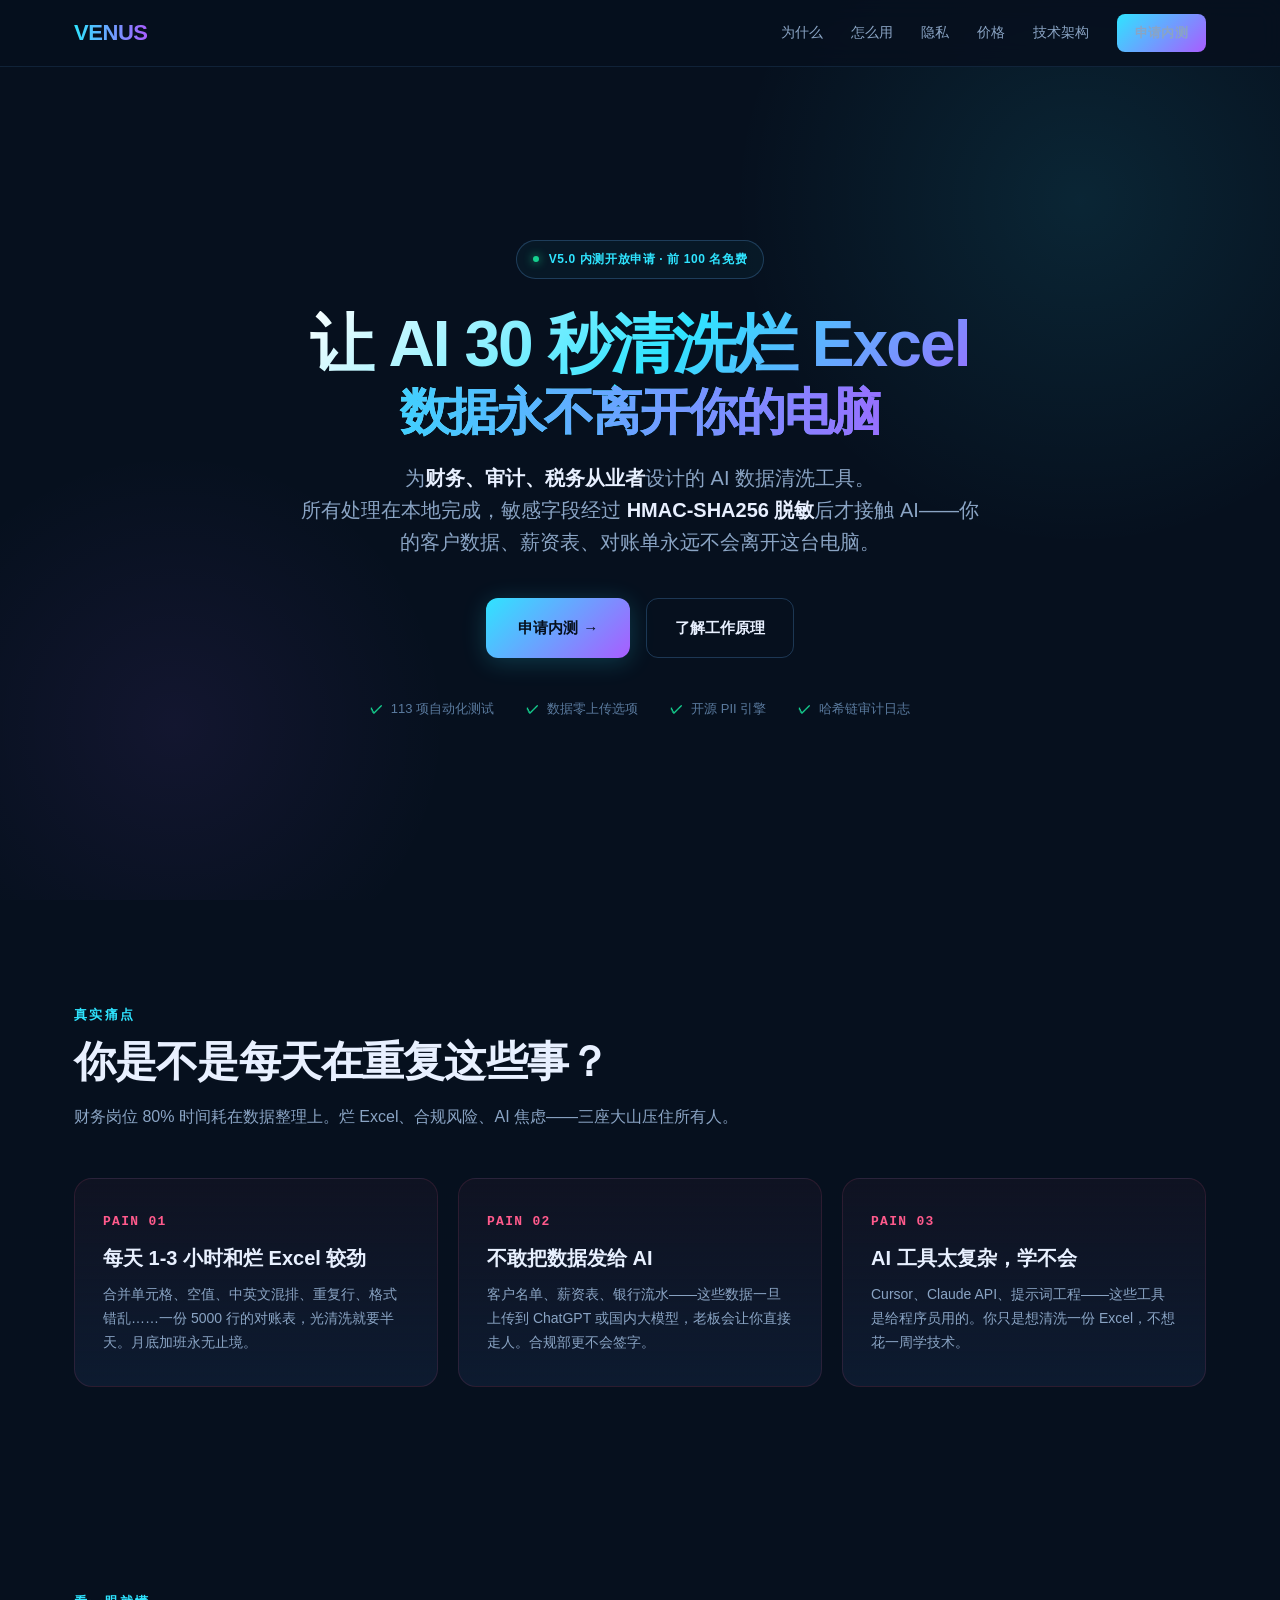
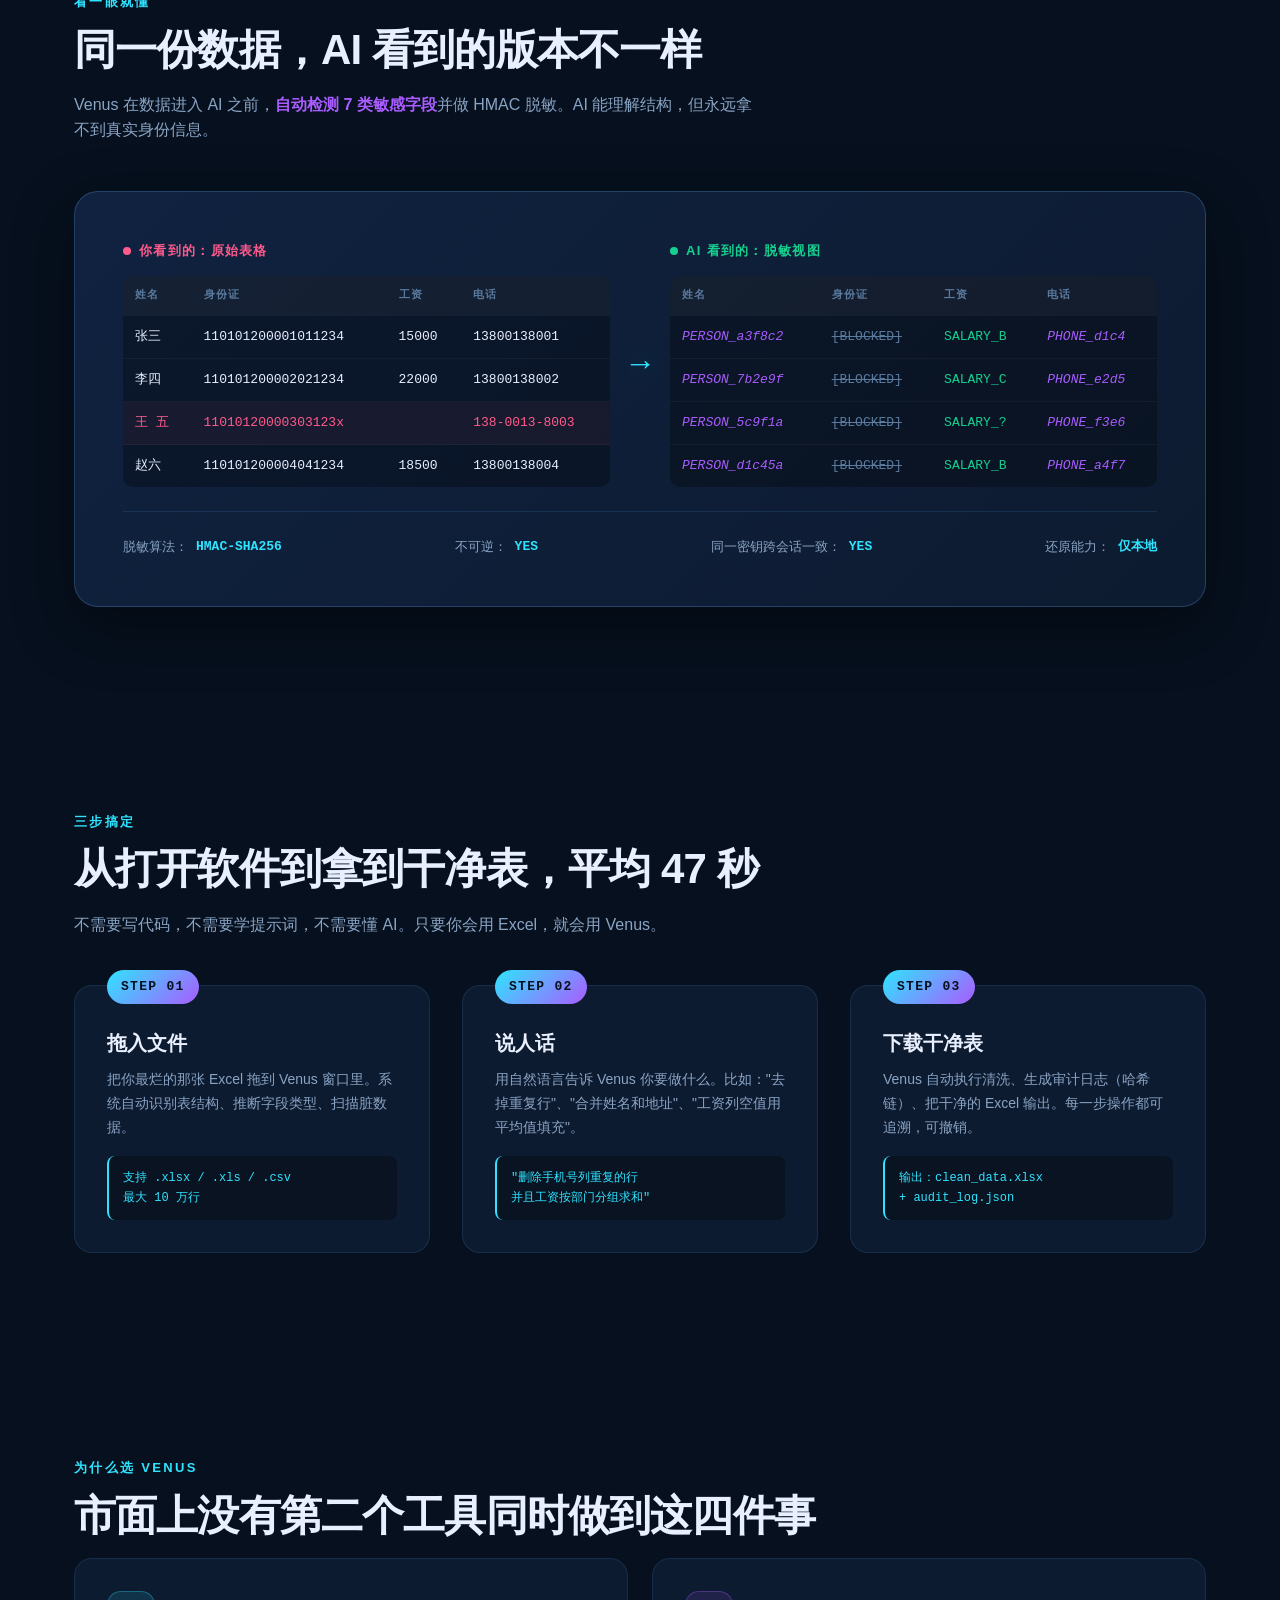
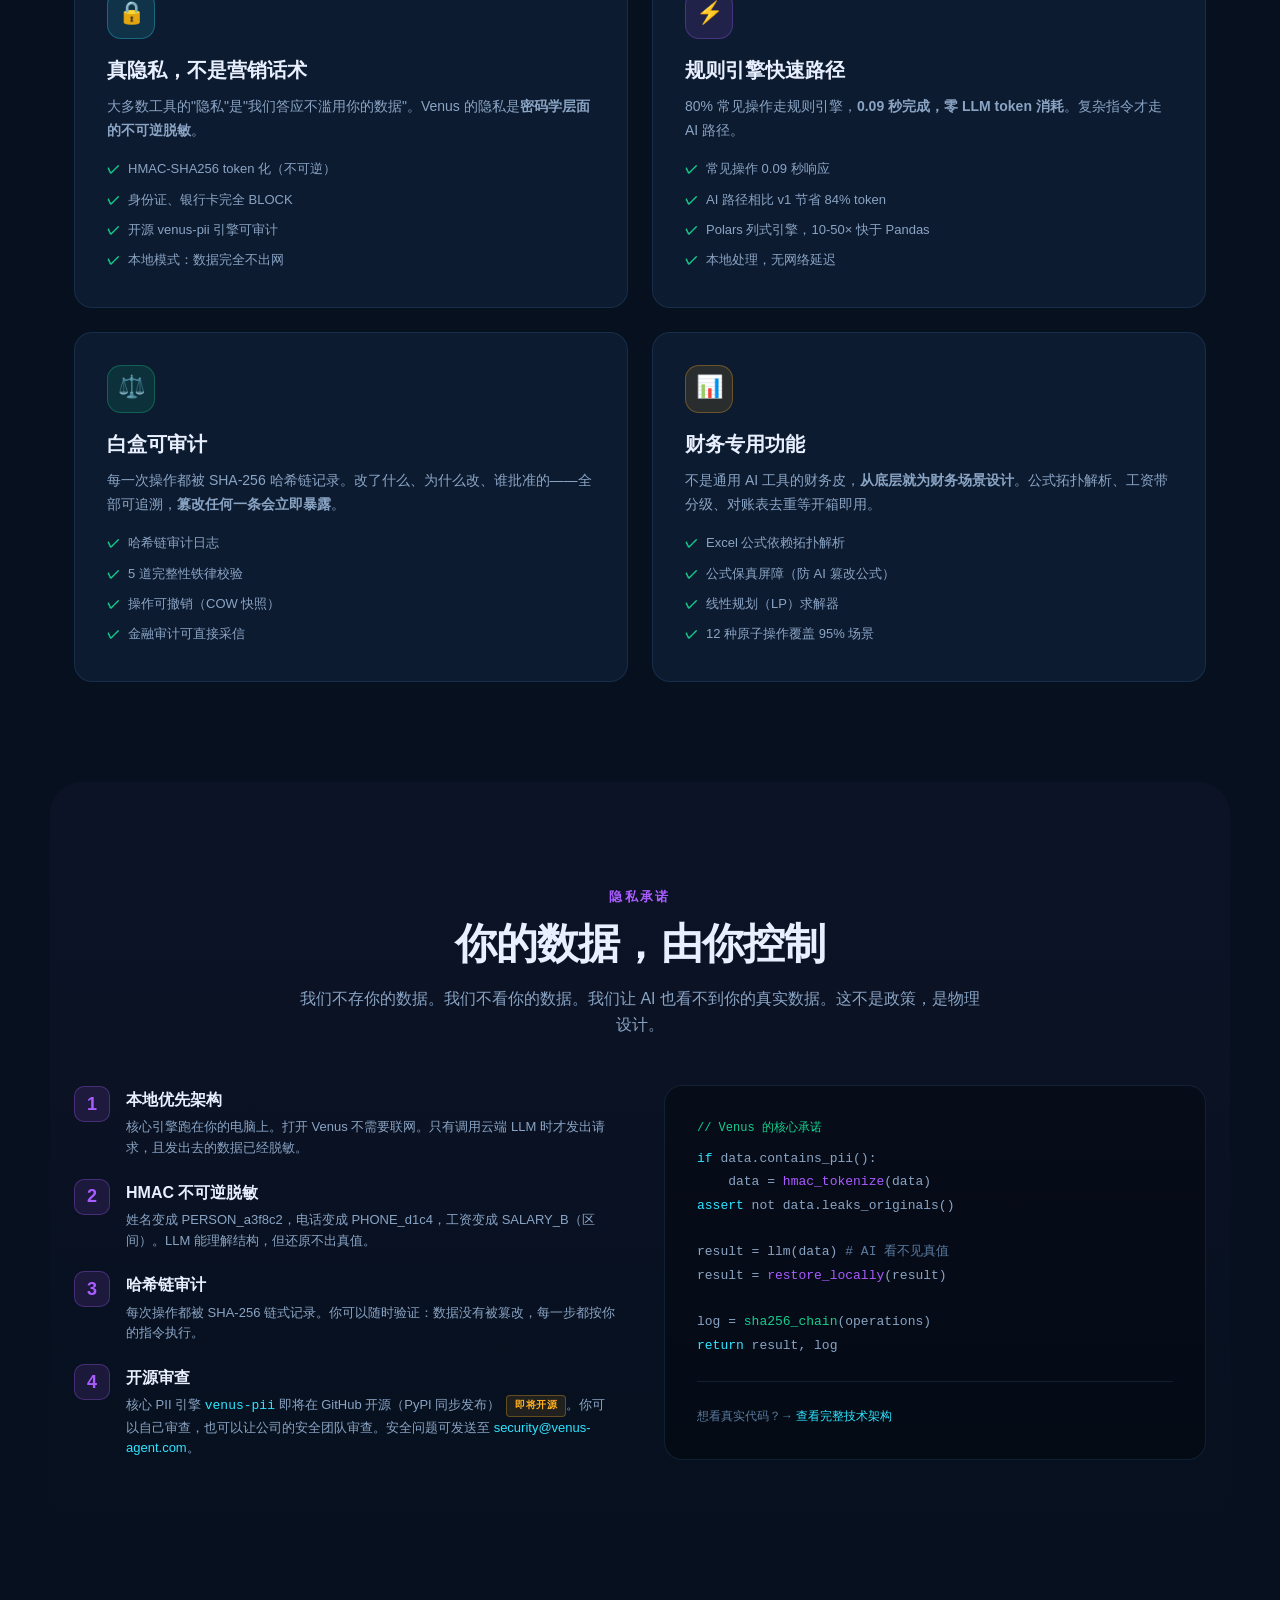
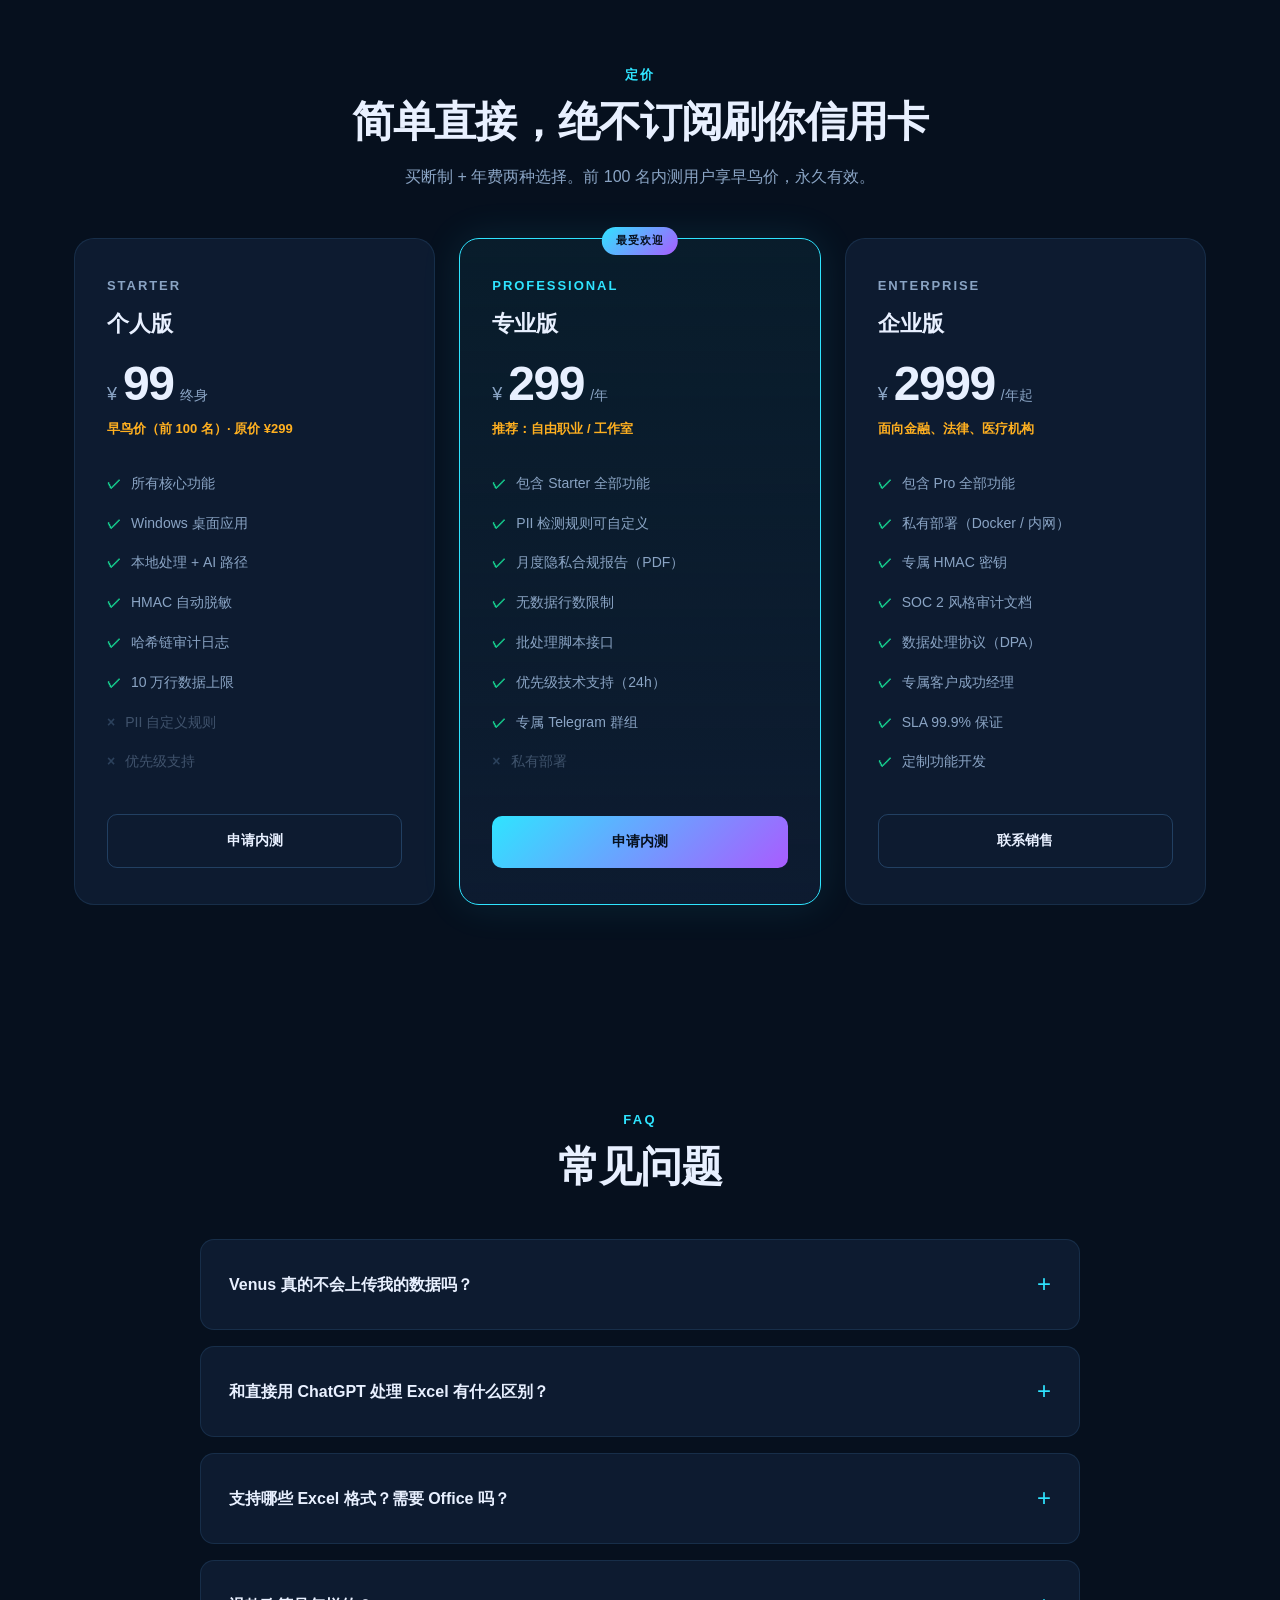
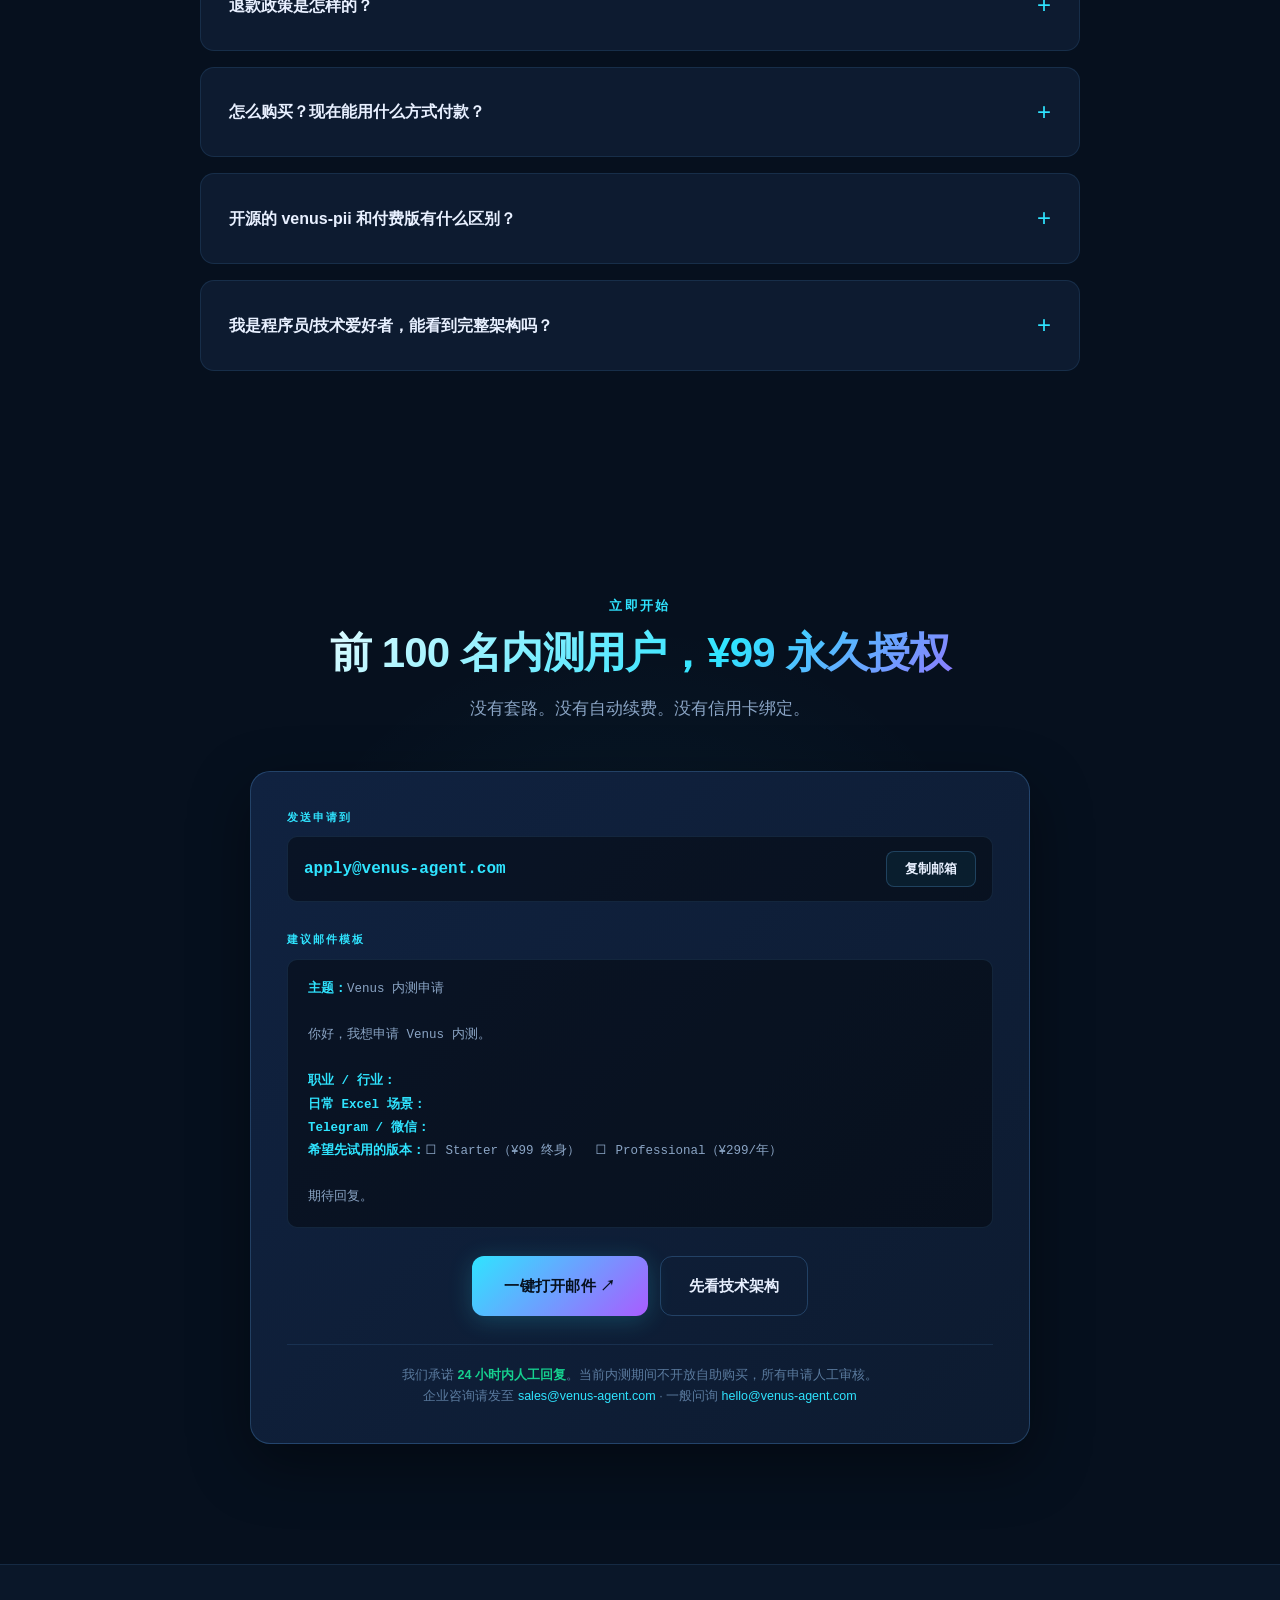
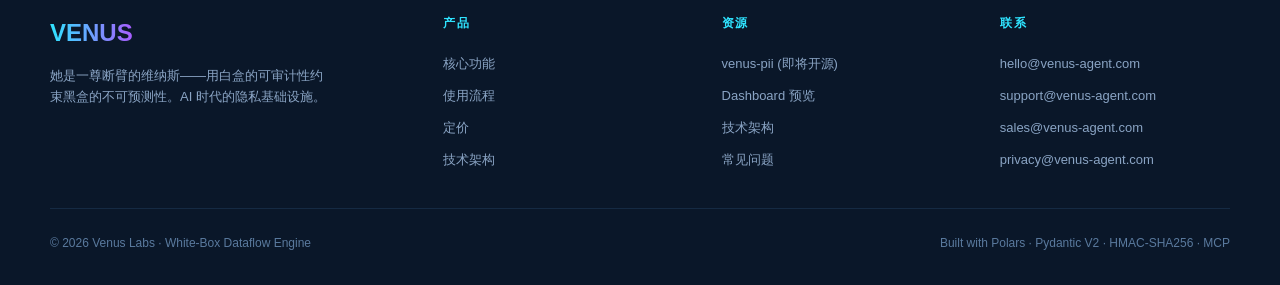
==== commit 3895fd5a: "fix: enterprise email system + working apply UX + venus-pii link - Replace personal QQ email with se" ====
--- a/index.html
+++ b/index.html
@@ -161,9 +161,28 @@
 /* ─────────────── FINAL CTA ─────────────── */
 .final-cta{text-align:center;padding:120px 24px;position:relative;overflow:hidden}
 .final-cta::before{content:'';position:absolute;width:800px;height:800px;border-radius:50%;background:radial-gradient(circle,rgba(47,228,255,.06),transparent 70%);top:50%;left:50%;transform:translate(-50%,-50%);z-index:0}
-.final-cta-inner{position:relative;z-index:1;max-width:760px;margin:0 auto}
+.final-cta-inner{position:relative;z-index:1;max-width:780px;margin:0 auto}
 .final-cta h2{margin-bottom:18px;background:linear-gradient(135deg,#fff,var(--c1) 60%,var(--c2));-webkit-background-clip:text;background-clip:text;color:transparent}
-.final-cta p{font-size:17px;color:var(--muted);margin-bottom:36px;line-height:1.6}
+.final-cta p{font-size:17px;color:var(--muted);margin-bottom:0;line-height:1.6}
+
+/* ─────────────── APPLY BOX ─────────────── */
+.apply-box{margin-top:48px;padding:36px;border-radius:20px;background:linear-gradient(135deg,var(--card2),var(--card));border:1px solid var(--border2);text-align:left;box-shadow:0 20px 60px rgba(0,0,0,.4)}
+.apply-label{display:block;font-size:11px;font-weight:800;letter-spacing:.18em;text-transform:uppercase;color:var(--c1);margin-bottom:10px}
+.apply-email-row{display:flex;align-items:center;gap:12px;background:rgba(0,0,0,.4);border:1px solid var(--border);border-radius:10px;padding:14px 16px}
+@media(max-width:600px){.apply-email-row{flex-direction:column;align-items:stretch}}
+.apply-email-addr{flex:1;font-family:'JetBrains Mono','Consolas',monospace;font-size:16px;color:var(--c1);font-weight:700;word-break:break-all;background:none;padding:0;border:none}
+.apply-copy{padding:8px 18px;border:1px solid var(--border2);background:rgba(47,228,255,.06);color:var(--text);border-radius:8px;cursor:pointer;font-size:13px;font-weight:700;transition:.2s;font-family:inherit;white-space:nowrap}
+.apply-copy:hover{background:rgba(47,228,255,.12);border-color:var(--c1)}
+.apply-copy.copied{background:rgba(21,208,143,.15);border-color:var(--c4);color:var(--c4)}
+.apply-template{margin-top:28px}
+.apply-template-text{margin-top:10px;background:rgba(0,0,0,.4);border:1px solid var(--border);border-radius:10px;padding:18px 20px;font-family:'JetBrains Mono','Consolas',monospace;font-size:12.5px;line-height:1.85;color:var(--muted);white-space:pre-wrap;overflow-x:auto}
+.apply-template-text .lhi{color:var(--c1);font-weight:600}
+.apply-actions{display:flex;gap:12px;flex-wrap:wrap;margin-top:28px;justify-content:center}
+.apply-note{margin-top:28px;padding-top:20px;border-top:1px solid var(--border);font-size:12.5px;color:var(--dim);line-height:1.7;text-align:center}
+.apply-note strong{color:var(--c4)}
+
+/* ─────────────── COMING SOON BADGE ─────────────── */
+.coming-soon{display:inline-flex;align-items:center;gap:6px;padding:2px 8px;margin-left:6px;font-family:'JetBrains Mono','Consolas',monospace;font-size:10px;font-weight:700;letter-spacing:.05em;color:var(--c3);background:rgba(255,176,32,.1);border:1px solid rgba(255,176,32,.3);border-radius:4px;vertical-align:middle}
 
 /* ─────────────── FOOTER ─────────────── */
 footer{border-top:1px solid var(--border);padding:48px 24px 32px;background:var(--bg2)}
@@ -401,7 +420,7 @@
         <div class="pi-icon">4</div>
         <div>
           <h4>开源审查</h4>
-          <p>核心 PII 引擎 <a href="https://github.com/weizhanf/venus-agent-site" style="color:var(--c1)">venus-pii</a> 在 GitHub 开源。你可以自己审查，也可以让你公司的安全团队审查。</p>
+          <p>核心 PII 引擎 <code style="color:var(--c1);font-family:'JetBrains Mono',monospace">venus-pii</code> 即将在 GitHub 开源（PyPI 同步发布）<span class="coming-soon">即将开源</span>。你可以自己审查，也可以让公司的安全团队审查。安全问题可发送至 <a href="mailto:security@venus-agent.com" style="color:var(--c1)">security@venus-agent.com</a>。</p>
         </div>
       </li>
     </ul>
@@ -497,7 +516,7 @@
         <li>SLA 99.9% 保证</li>
         <li>定制功能开发</li>
       </ul>
-      <a href="mailto:zhangzhanyi0615@qq.com?subject=Venus%20Enterprise%20Inquiry" class="price-cta">联系销售</a>
+      <a href="mailto:sales@venus-agent.com?subject=Venus%20Enterprise%20Inquiry" class="price-cta">联系销售</a>
     </div>
   </div>
 </section>
@@ -541,15 +560,45 @@
   </div>
 </section>
 
-<!-- ════════════════════ FINAL CTA ════════════════════ -->
+<!-- ════════════════════ FINAL CTA / APPLY ════════════════════ -->
 <section id="apply" class="final-cta">
   <div class="final-cta-inner">
     <div class="stitle">立即开始</div>
     <h2>前 100 名内测用户，¥99 永久授权</h2>
-    <p>把你最头疼的那份 Excel 发给我们。我们一对一帮你跑通第一次清洗，然后你决定是否付费。<br>没有套路。没有自动续费。没有信用卡绑定。</p>
-    <div class="cta-group" style="margin-bottom:0">
-      <a href="mailto:zhangzhanyi0615@qq.com?subject=Venus%20%E5%86%85%E6%B5%8B%E7%94%B3%E8%AF%B7&body=%E4%BD%A0%E5%A5%BD%EF%BC%8C%E6%88%91%E6%83%B3%E7%94%B3%E8%AF%B7%20Venus%20%E5%86%85%E6%B5%8B%E3%80%82%0A%0A%E6%88%91%E7%9A%84%E8%81%8C%E4%B8%9A%EF%BC%9A%0A%E6%88%91%E7%9A%84%E5%B8%B8%E7%94%A8%20Excel%20%E5%9C%BA%E6%99%AF%EF%BC%9A%0A%E6%88%91%E7%9A%84%20Telegram%20%2F%20%E5%BE%AE%E4%BF%A1%EF%BC%9A%0A%E6%88%91%E5%B8%8C%E6%9C%9B%E5%85%88%E8%AF%95%EF%BC%9AStarter%20%2F%20Professional" class="cta-primary">发邮件申请内测 →</a>
-      <a href="/venus.html" class="cta-secondary">先看技术架构</a>
+    <p>没有套路。没有自动续费。没有信用卡绑定。</p>
+
+    <div class="apply-box">
+      <div>
+        <span class="apply-label">发送申请到</span>
+        <div class="apply-email-row">
+          <code class="apply-email-addr" id="apply-email">apply@venus-agent.com</code>
+          <button class="apply-copy" onclick="copyEmail('apply@venus-agent.com', this)">复制邮箱</button>
+        </div>
+      </div>
+
+      <div class="apply-template">
+        <span class="apply-label">建议邮件模板</span>
+        <pre class="apply-template-text"><span class="lhi">主题：</span>Venus 内测申请
+
+你好，我想申请 Venus 内测。
+
+<span class="lhi">职业 / 行业：</span>
+<span class="lhi">日常 Excel 场景：</span>
+<span class="lhi">Telegram / 微信：</span>
+<span class="lhi">希望先试用的版本：</span>☐ Starter（¥99 终身）  ☐ Professional（¥299/年）
+
+期待回复。</pre>
+      </div>
+
+      <div class="apply-actions">
+        <a href="mailto:apply@venus-agent.com?subject=Venus%20内测申请" class="cta-primary">一键打开邮件 ↗</a>
+        <a href="/venus.html" class="cta-secondary">先看技术架构</a>
+      </div>
+
+      <div class="apply-note">
+        我们承诺 <strong>24 小时内人工回复</strong>。当前内测期间不开放自助购买，所有申请人工审核。<br>
+        企业咨询请发至 <a href="mailto:sales@venus-agent.com" style="color:var(--c1)">sales@venus-agent.com</a> · 一般问询 <a href="mailto:hello@venus-agent.com" style="color:var(--c1)">hello@venus-agent.com</a>
+      </div>
     </div>
   </div>
 </section>
@@ -570,16 +619,17 @@
     </div>
     <div class="footer-col">
       <h5>资源</h5>
-      <a href="https://github.com/weizhanf/venus-agent-site">GitHub</a>
+      <a href="https://github.com/weizhanf/venus-pii">venus-pii (即将开源)</a>
       <a href="/dashboard/">Dashboard 预览</a>
+      <a href="/venus.html">技术架构</a>
       <a href="#faq">常见问题</a>
-      <a href="mailto:zhangzhanyi0615@qq.com">联系我们</a>
     </div>
     <div class="footer-col">
-      <h5>合规</h5>
-      <a href="#privacy">隐私政策</a>
-      <a href="#privacy">数据处理协议</a>
-      <a href="#privacy">服务条款</a>
+      <h5>联系</h5>
+      <a href="mailto:hello@venus-agent.com">hello@venus-agent.com</a>
+      <a href="mailto:support@venus-agent.com">support@venus-agent.com</a>
+      <a href="mailto:sales@venus-agent.com">sales@venus-agent.com</a>
+      <a href="mailto:privacy@venus-agent.com">privacy@venus-agent.com</a>
     </div>
   </div>
   <div class="footer-bot">
@@ -588,5 +638,35 @@
   </div>
 </footer>
 
+<script>
+function copyEmail(email, btn) {
+  const setCopied = () => {
+    const orig = btn.textContent;
+    btn.textContent = '✓ 已复制';
+    btn.classList.add('copied');
+    setTimeout(() => {
+      btn.textContent = orig;
+      btn.classList.remove('copied');
+    }, 2000);
+  };
+  if (navigator.clipboard && navigator.clipboard.writeText) {
+    navigator.clipboard.writeText(email).then(setCopied).catch(() => fallback(email, setCopied));
+  } else {
+    fallback(email, setCopied);
+  }
+}
+function fallback(text, cb) {
+  const ta = document.createElement('textarea');
+  ta.value = text;
+  ta.style.position = 'fixed';
+  ta.style.opacity = '0';
+  document.body.appendChild(ta);
+  ta.focus();
+  ta.select();
+  try { document.execCommand('copy'); cb(); } catch(e) { alert('请手动复制：' + text); }
+  document.body.removeChild(ta);
+}
+</script>
+
 </body>
 </html>
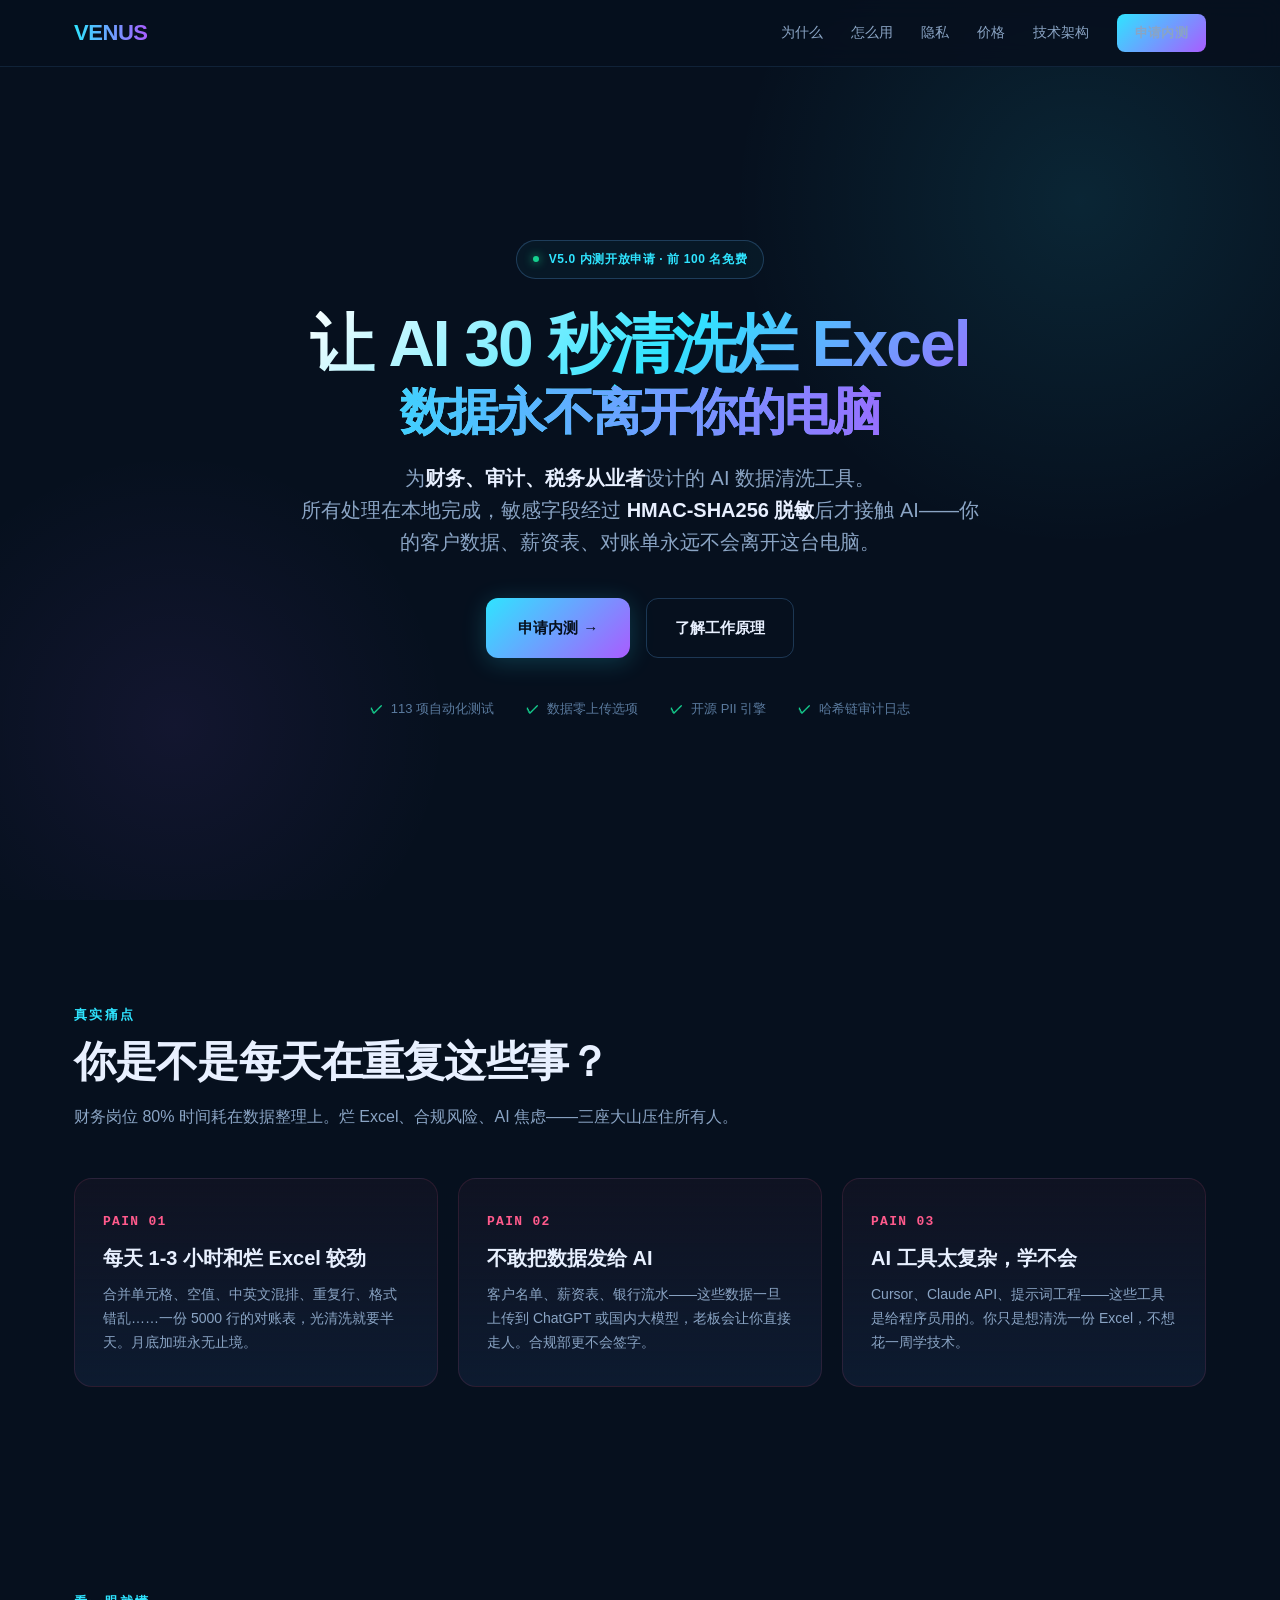
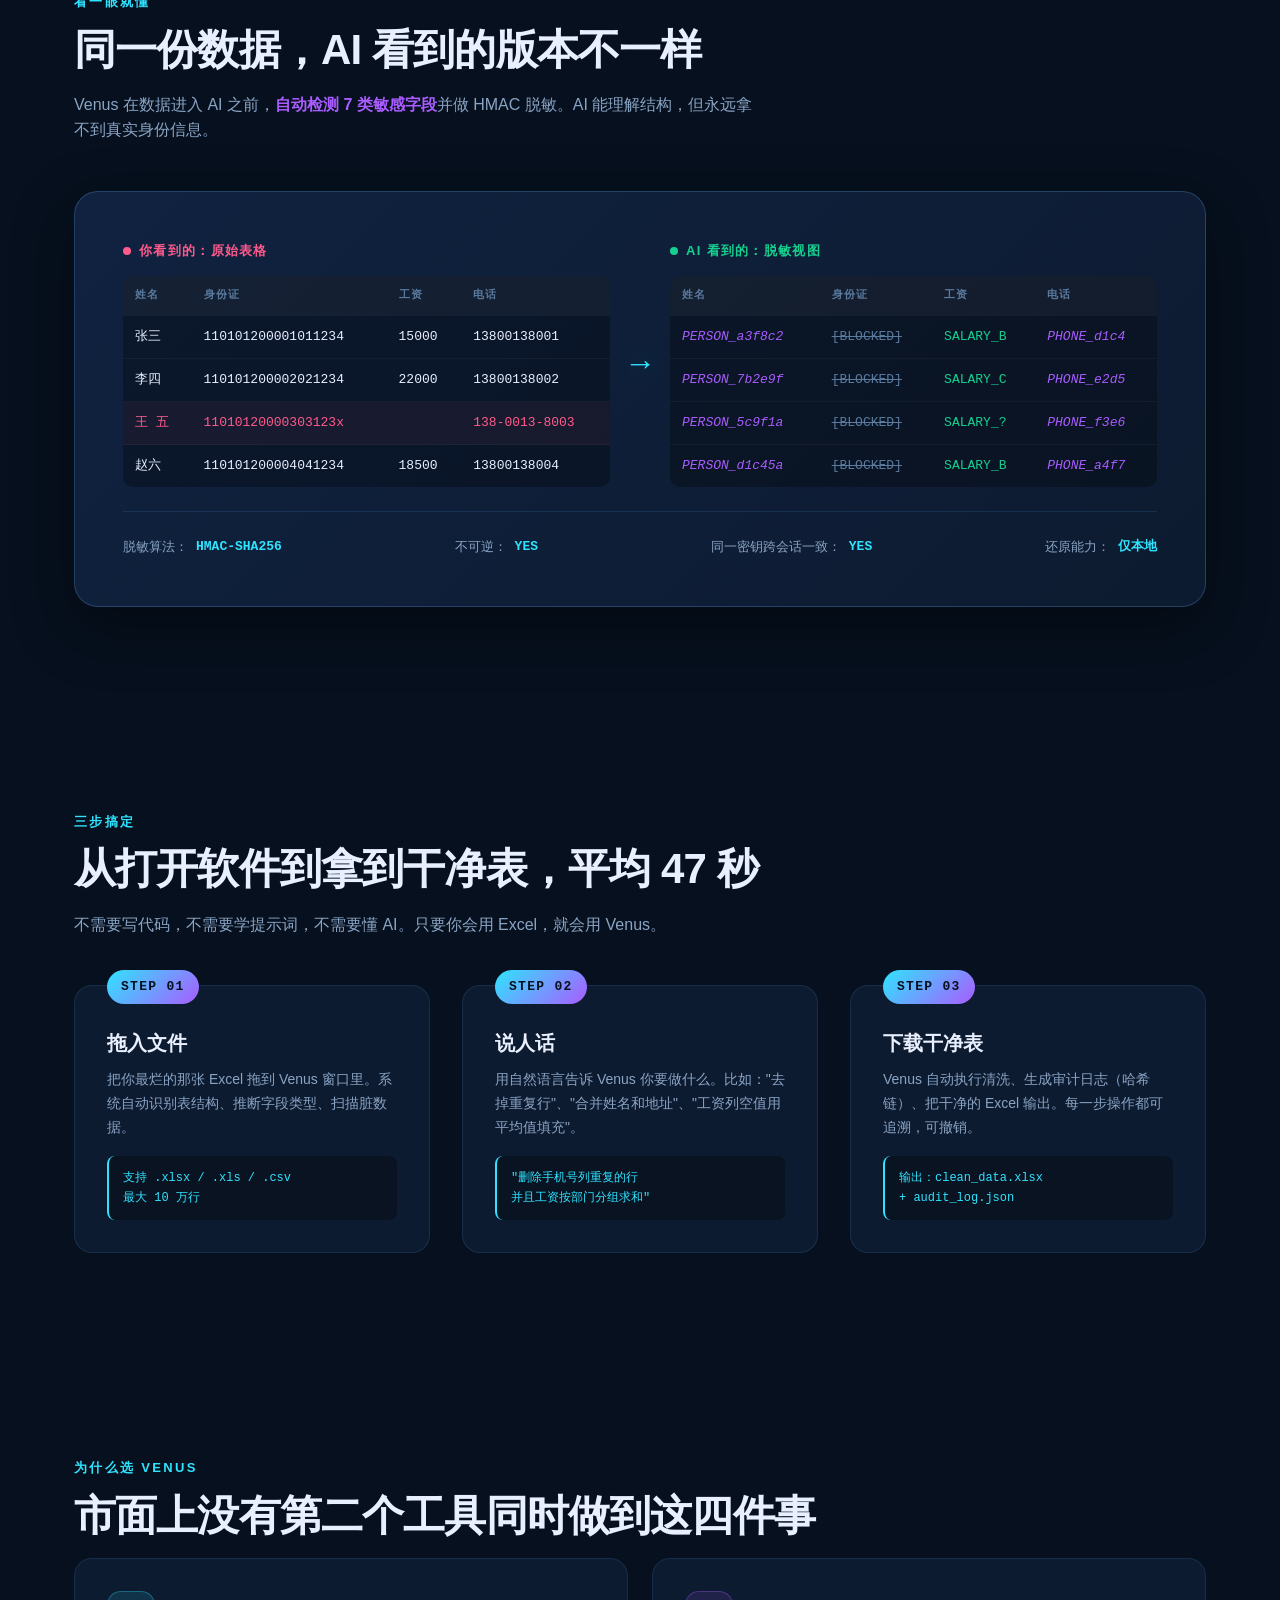
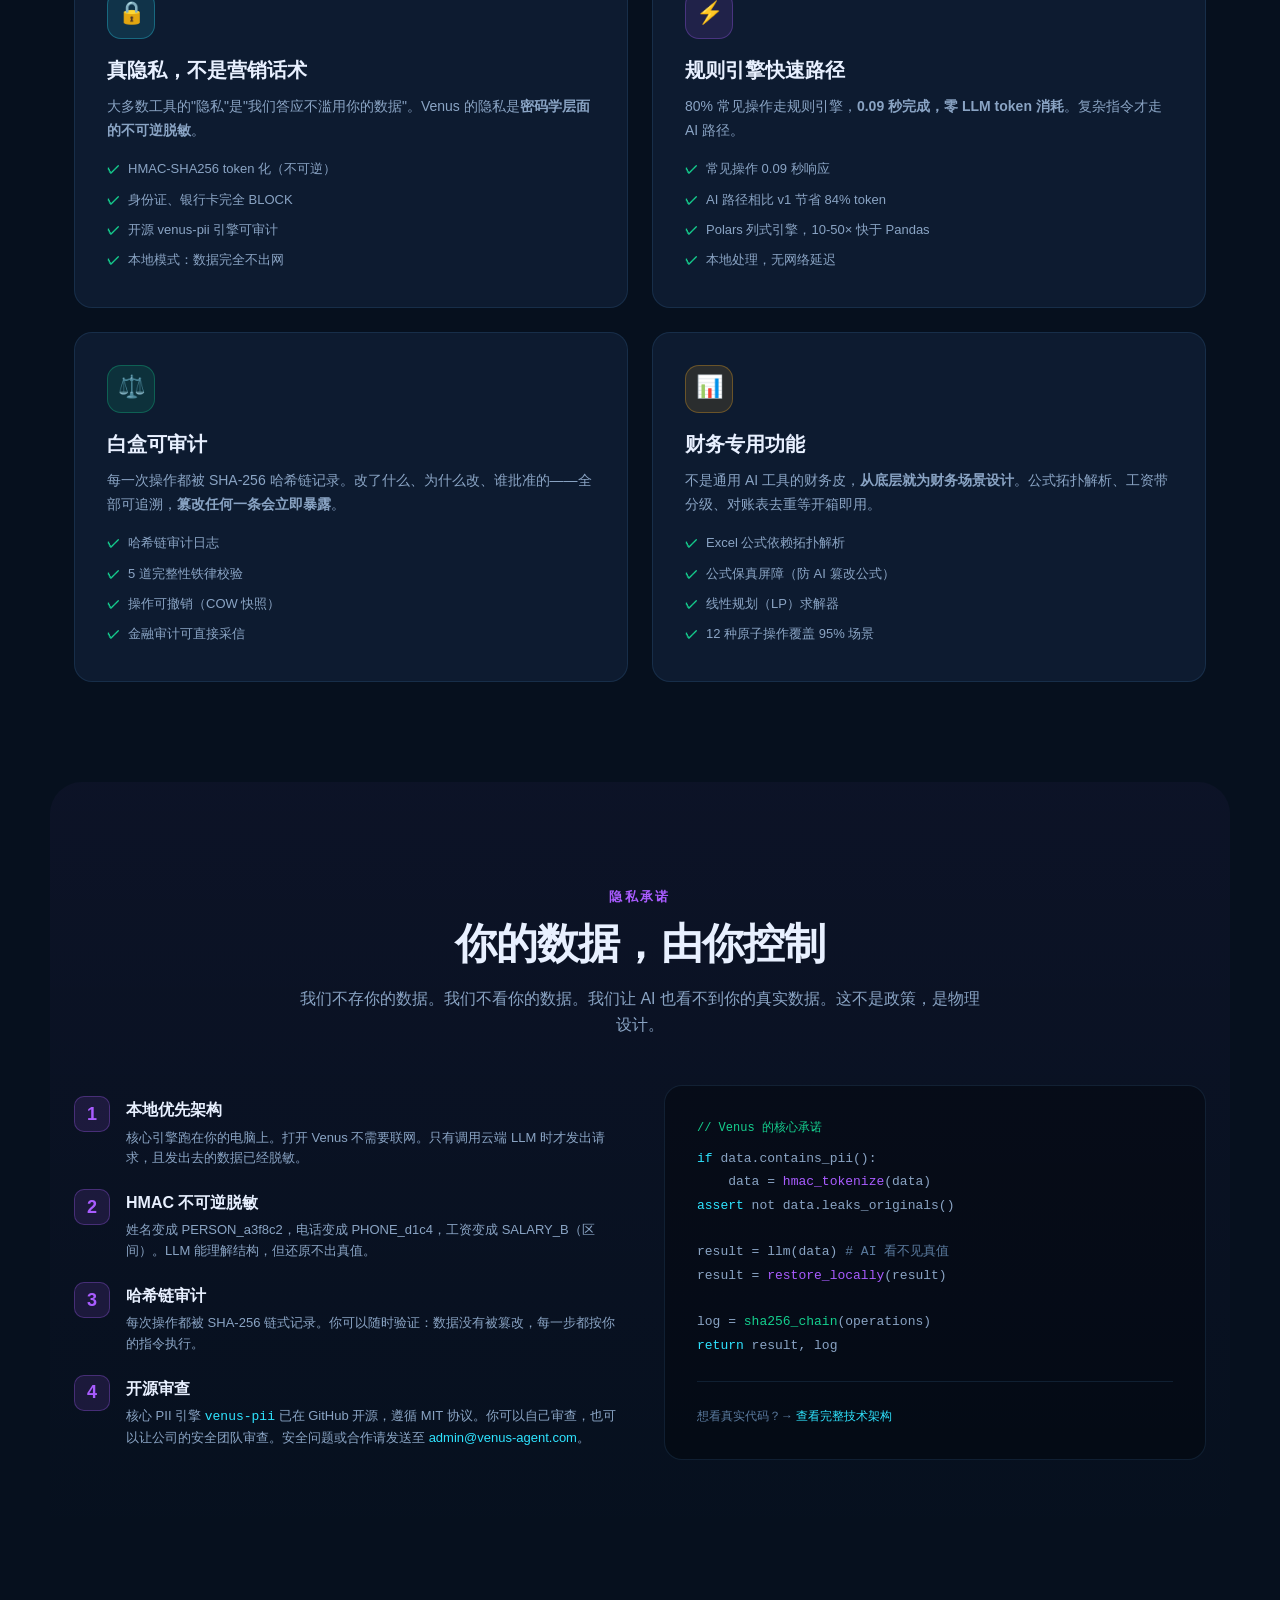
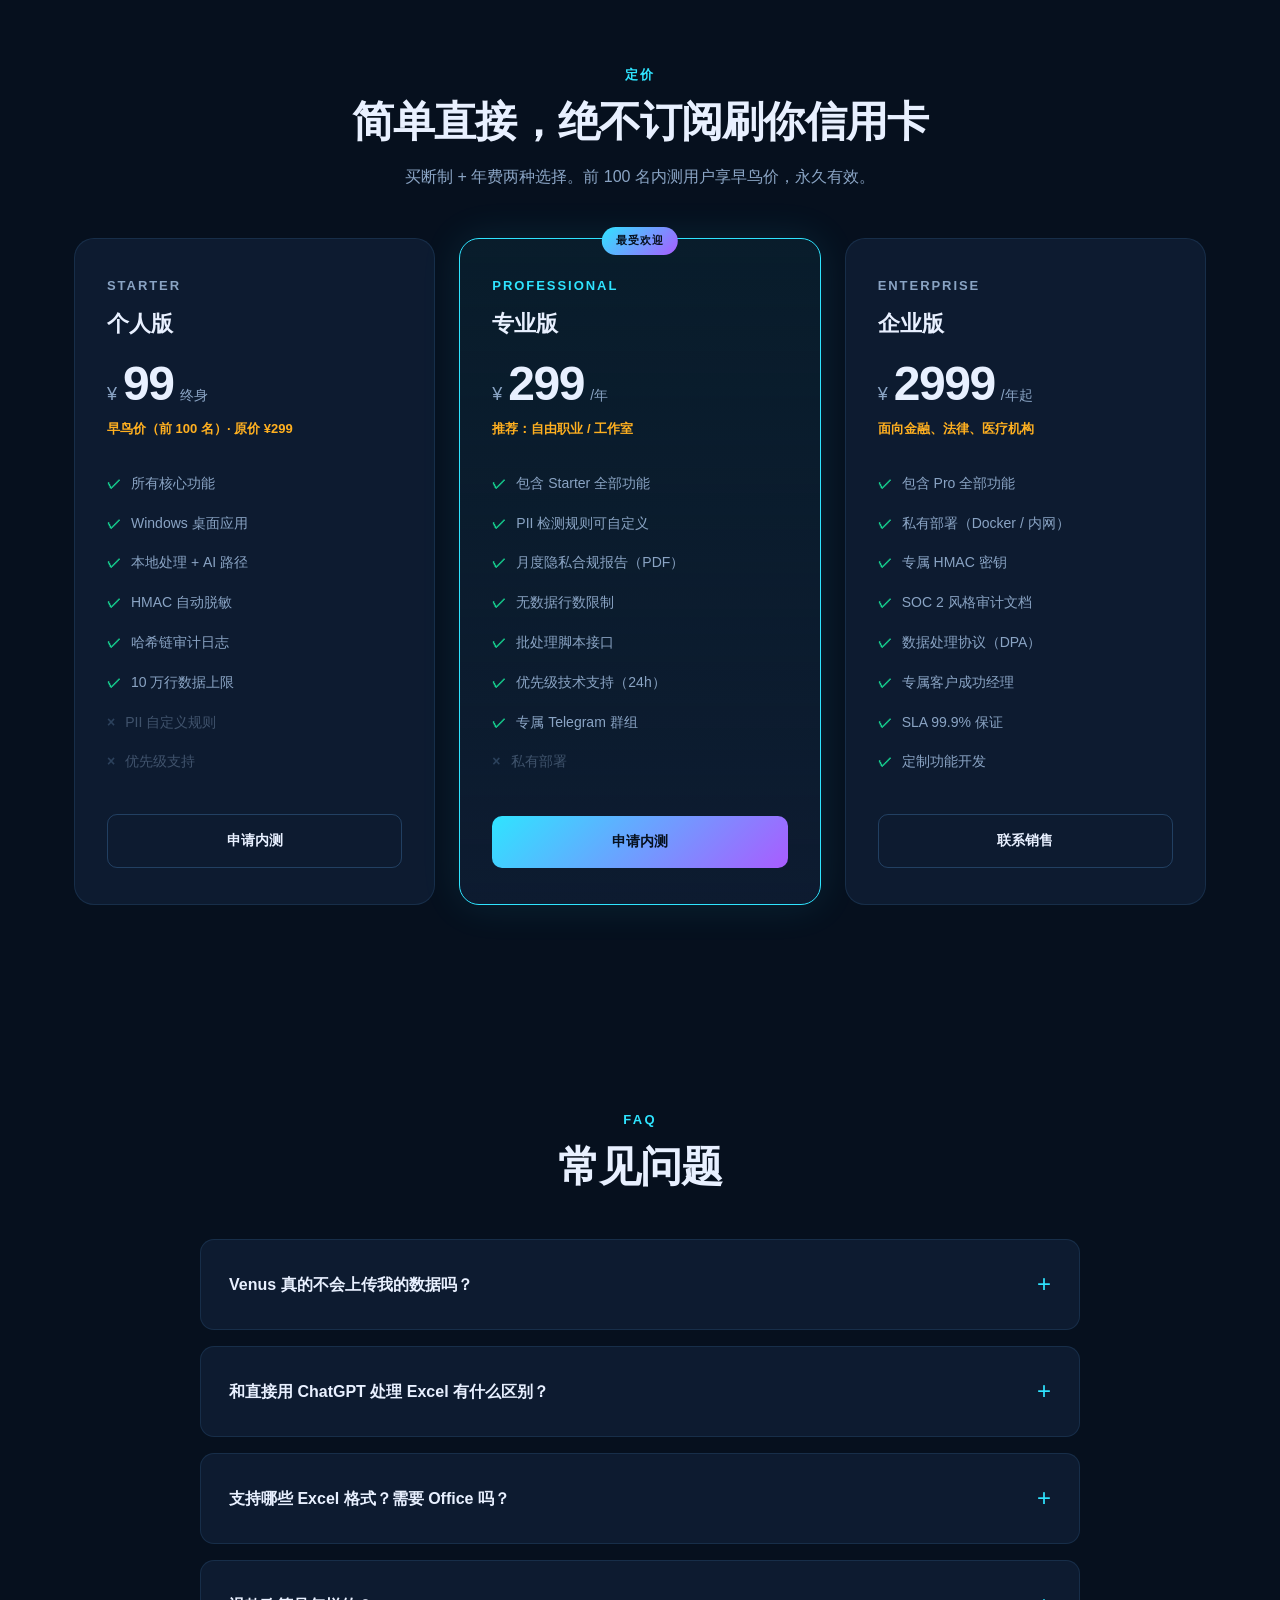
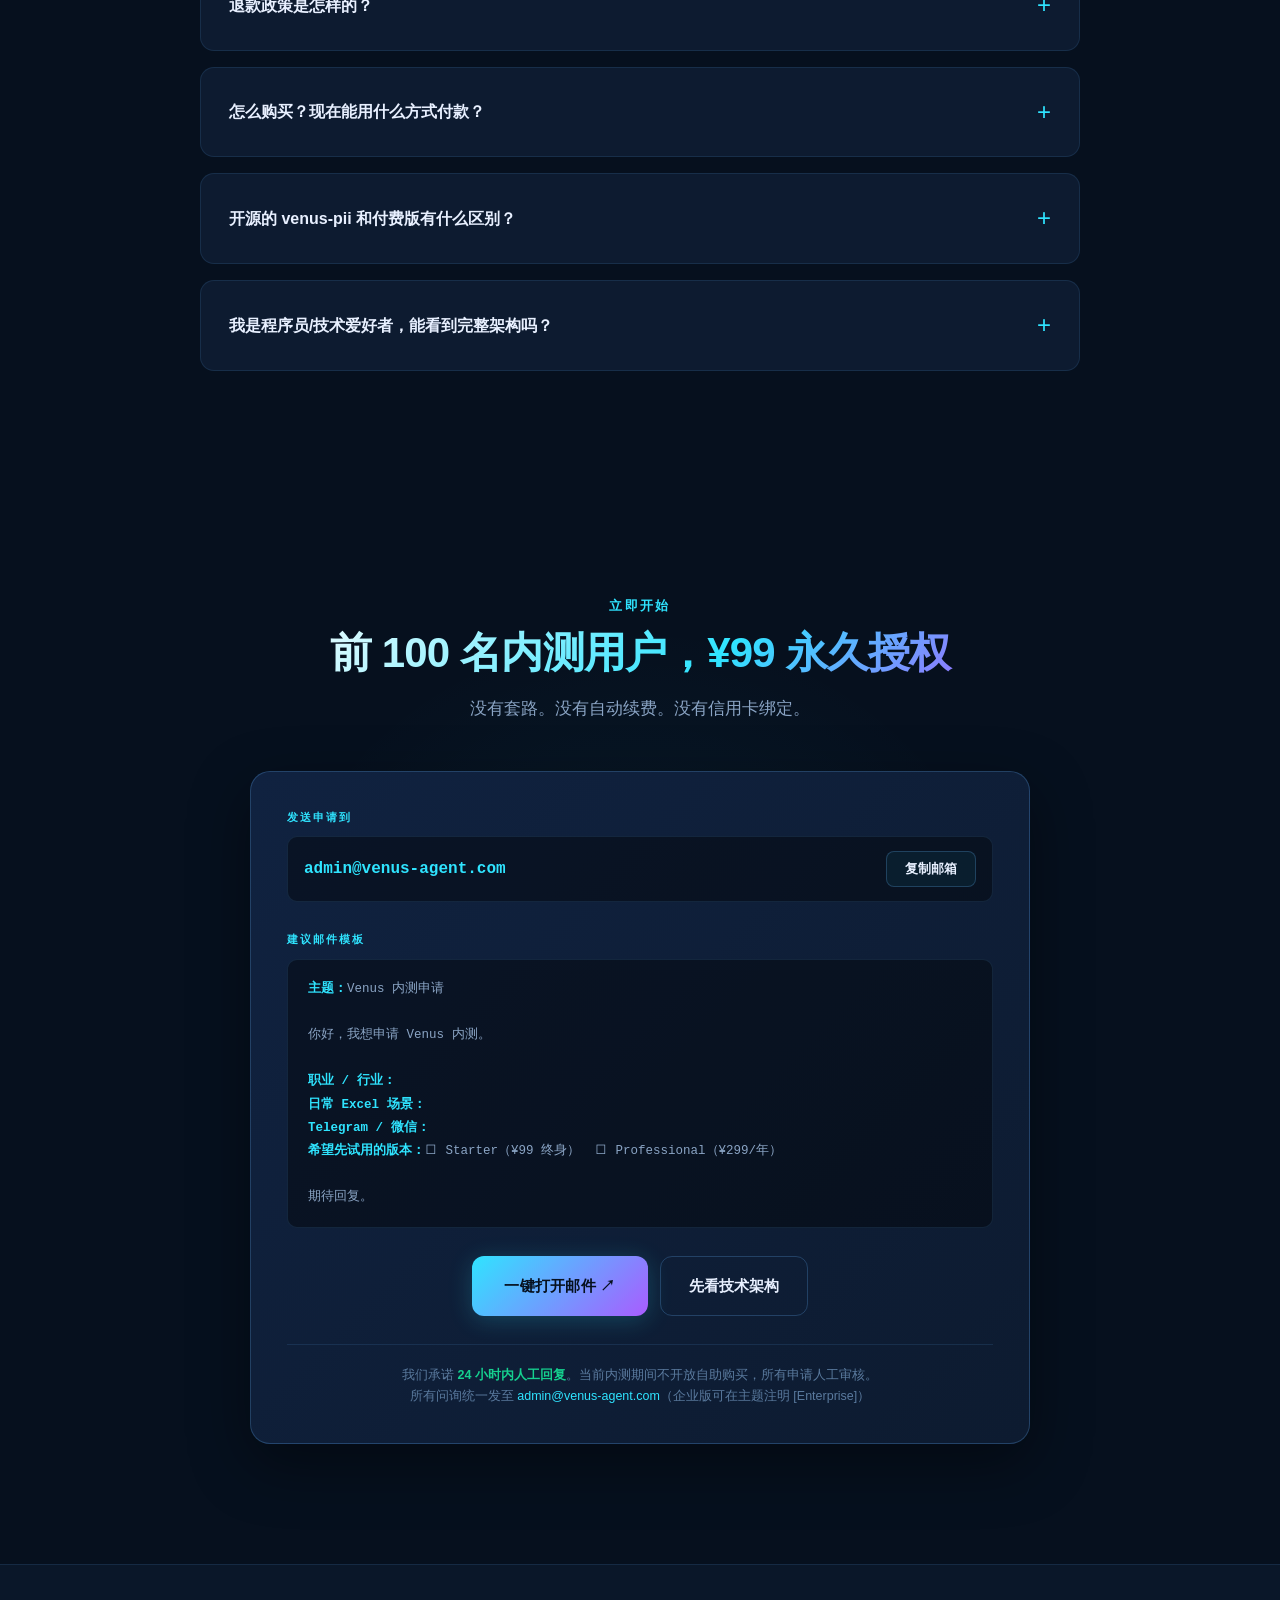
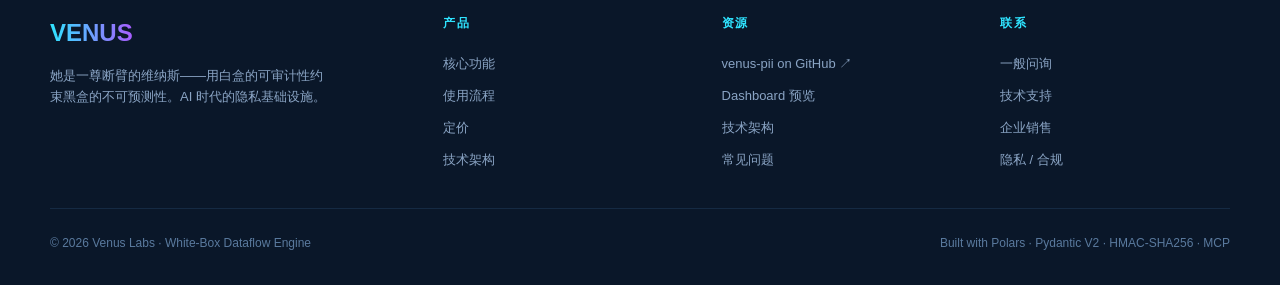
==== commit 4c1269f2: "fix: consolidate emails to admin@ + venus-pii now live on github - Replace all semantic emails (appl" ====
--- a/index.html
+++ b/index.html
@@ -420,7 +420,7 @@
         <div class="pi-icon">4</div>
         <div>
           <h4>开源审查</h4>
-          <p>核心 PII 引擎 <code style="color:var(--c1);font-family:'JetBrains Mono',monospace">venus-pii</code> 即将在 GitHub 开源（PyPI 同步发布）<span class="coming-soon">即将开源</span>。你可以自己审查，也可以让公司的安全团队审查。安全问题可发送至 <a href="mailto:security@venus-agent.com" style="color:var(--c1)">security@venus-agent.com</a>。</p>
+          <p>核心 PII 引擎 <a href="https://github.com/weizhanf/venus-pii" style="color:var(--c1);font-family:'JetBrains Mono',monospace" target="_blank">venus-pii</a> 已在 GitHub 开源，遵循 MIT 协议。你可以自己审查，也可以让公司的安全团队审查。安全问题或合作请发送至 <a href="mailto:admin@venus-agent.com" style="color:var(--c1)">admin@venus-agent.com</a>。</p>
         </div>
       </li>
     </ul>
@@ -516,7 +516,7 @@
         <li>SLA 99.9% 保证</li>
         <li>定制功能开发</li>
       </ul>
-      <a href="mailto:sales@venus-agent.com?subject=Venus%20Enterprise%20Inquiry" class="price-cta">联系销售</a>
+      <a href="mailto:admin@venus-agent.com?subject=Venus%20Enterprise%20Inquiry" class="price-cta">联系销售</a>
     </div>
   </div>
 </section>
@@ -571,8 +571,8 @@
       <div>
         <span class="apply-label">发送申请到</span>
         <div class="apply-email-row">
-          <code class="apply-email-addr" id="apply-email">apply@venus-agent.com</code>
-          <button class="apply-copy" onclick="copyEmail('apply@venus-agent.com', this)">复制邮箱</button>
+          <code class="apply-email-addr" id="apply-email">admin@venus-agent.com</code>
+          <button class="apply-copy" onclick="copyEmail('admin@venus-agent.com', this)">复制邮箱</button>
         </div>
       </div>
 
@@ -591,13 +591,13 @@
       </div>
 
       <div class="apply-actions">
-        <a href="mailto:apply@venus-agent.com?subject=Venus%20内测申请" class="cta-primary">一键打开邮件 ↗</a>
+        <a href="mailto:admin@venus-agent.com?subject=Venus%20内测申请" class="cta-primary">一键打开邮件 ↗</a>
         <a href="/venus.html" class="cta-secondary">先看技术架构</a>
       </div>
 
       <div class="apply-note">
         我们承诺 <strong>24 小时内人工回复</strong>。当前内测期间不开放自助购买，所有申请人工审核。<br>
-        企业咨询请发至 <a href="mailto:sales@venus-agent.com" style="color:var(--c1)">sales@venus-agent.com</a> · 一般问询 <a href="mailto:hello@venus-agent.com" style="color:var(--c1)">hello@venus-agent.com</a>
+所有问询统一发至 <a href="mailto:admin@venus-agent.com" style="color:var(--c1)">admin@venus-agent.com</a>（企业版可在主题注明 [Enterprise]）
       </div>
     </div>
   </div>
@@ -619,17 +619,17 @@
     </div>
     <div class="footer-col">
       <h5>资源</h5>
-      <a href="https://github.com/weizhanf/venus-pii">venus-pii (即将开源)</a>
+      <a href="https://github.com/weizhanf/venus-pii" target="_blank">venus-pii on GitHub ↗</a>
       <a href="/dashboard/">Dashboard 预览</a>
       <a href="/venus.html">技术架构</a>
       <a href="#faq">常见问题</a>
     </div>
     <div class="footer-col">
       <h5>联系</h5>
-      <a href="mailto:hello@venus-agent.com">hello@venus-agent.com</a>
-      <a href="mailto:support@venus-agent.com">support@venus-agent.com</a>
-      <a href="mailto:sales@venus-agent.com">sales@venus-agent.com</a>
-      <a href="mailto:privacy@venus-agent.com">privacy@venus-agent.com</a>
+      <a href="mailto:admin@venus-agent.com?subject=[General]">一般问询</a>
+      <a href="mailto:admin@venus-agent.com?subject=[Support]">技术支持</a>
+      <a href="mailto:admin@venus-agent.com?subject=[Sales]">企业销售</a>
+      <a href="mailto:admin@venus-agent.com?subject=[Privacy]">隐私 / 合规</a>
     </div>
   </div>
   <div class="footer-bot">
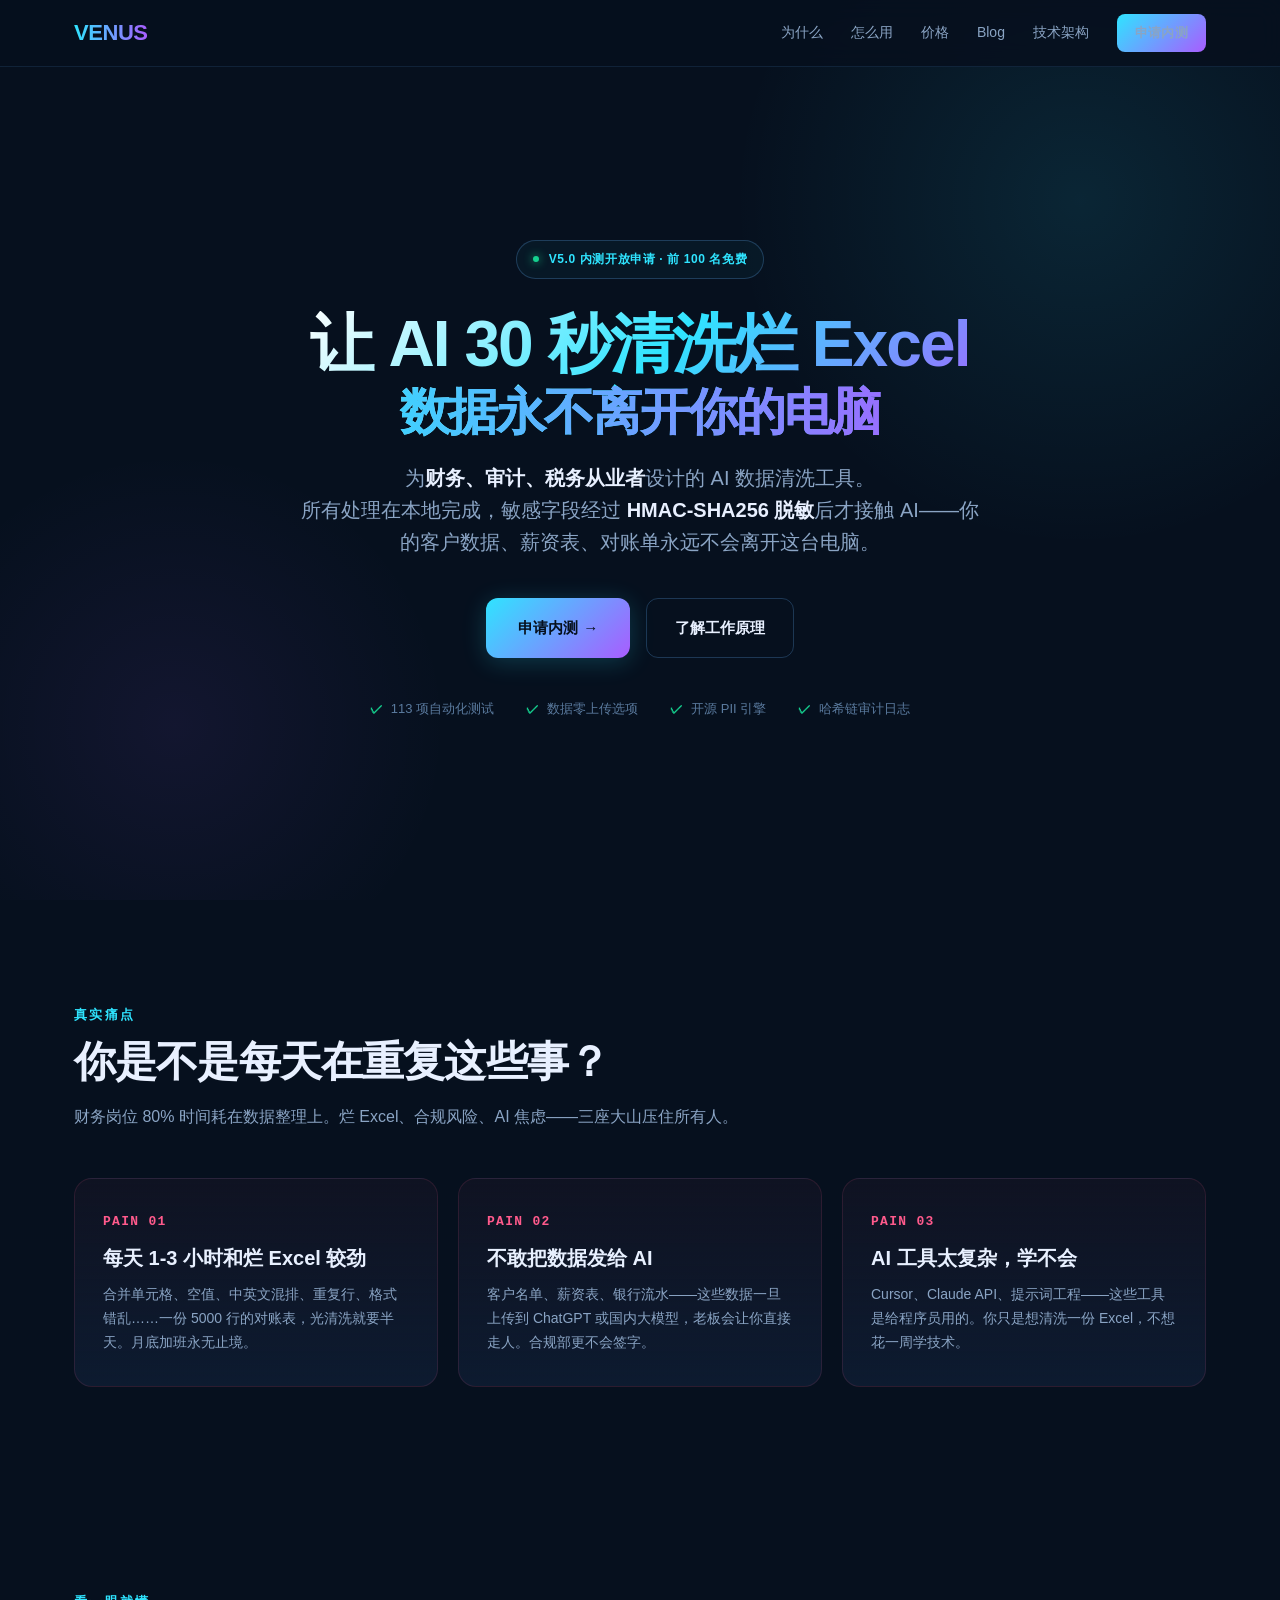
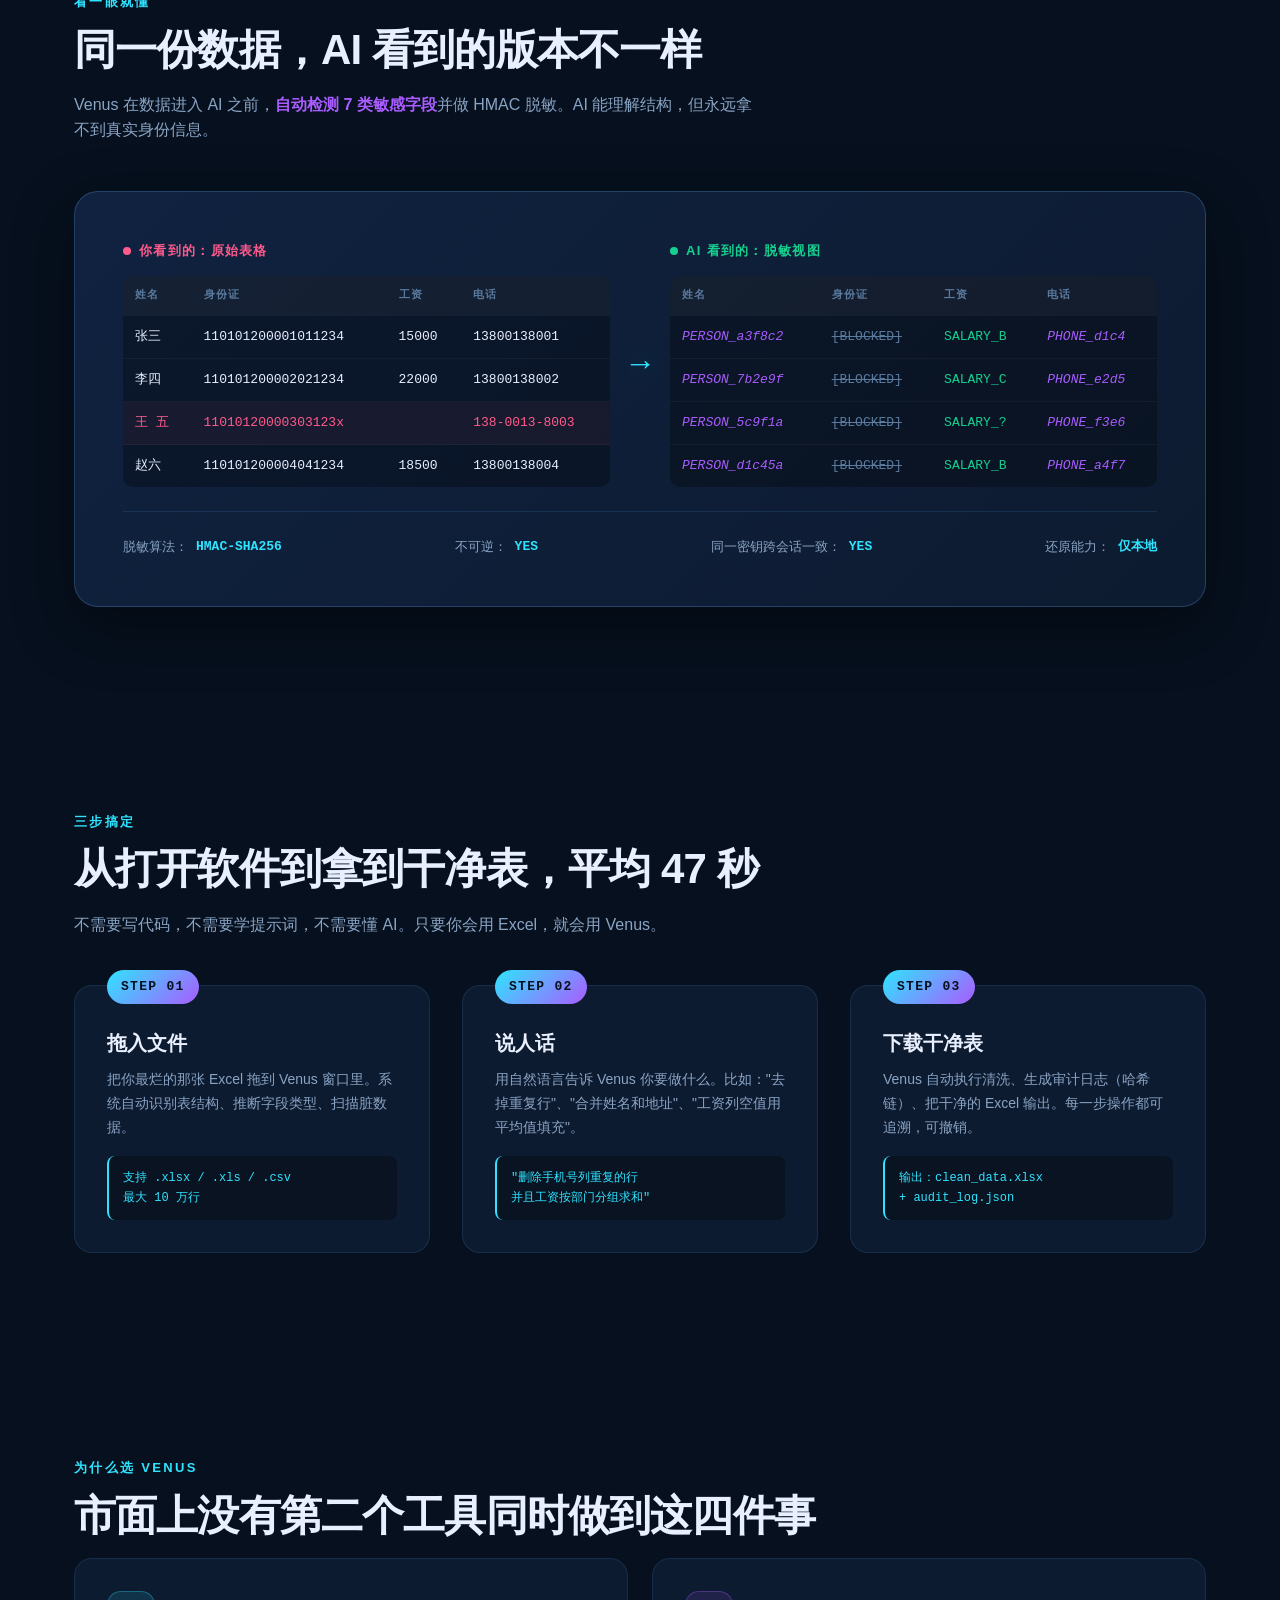
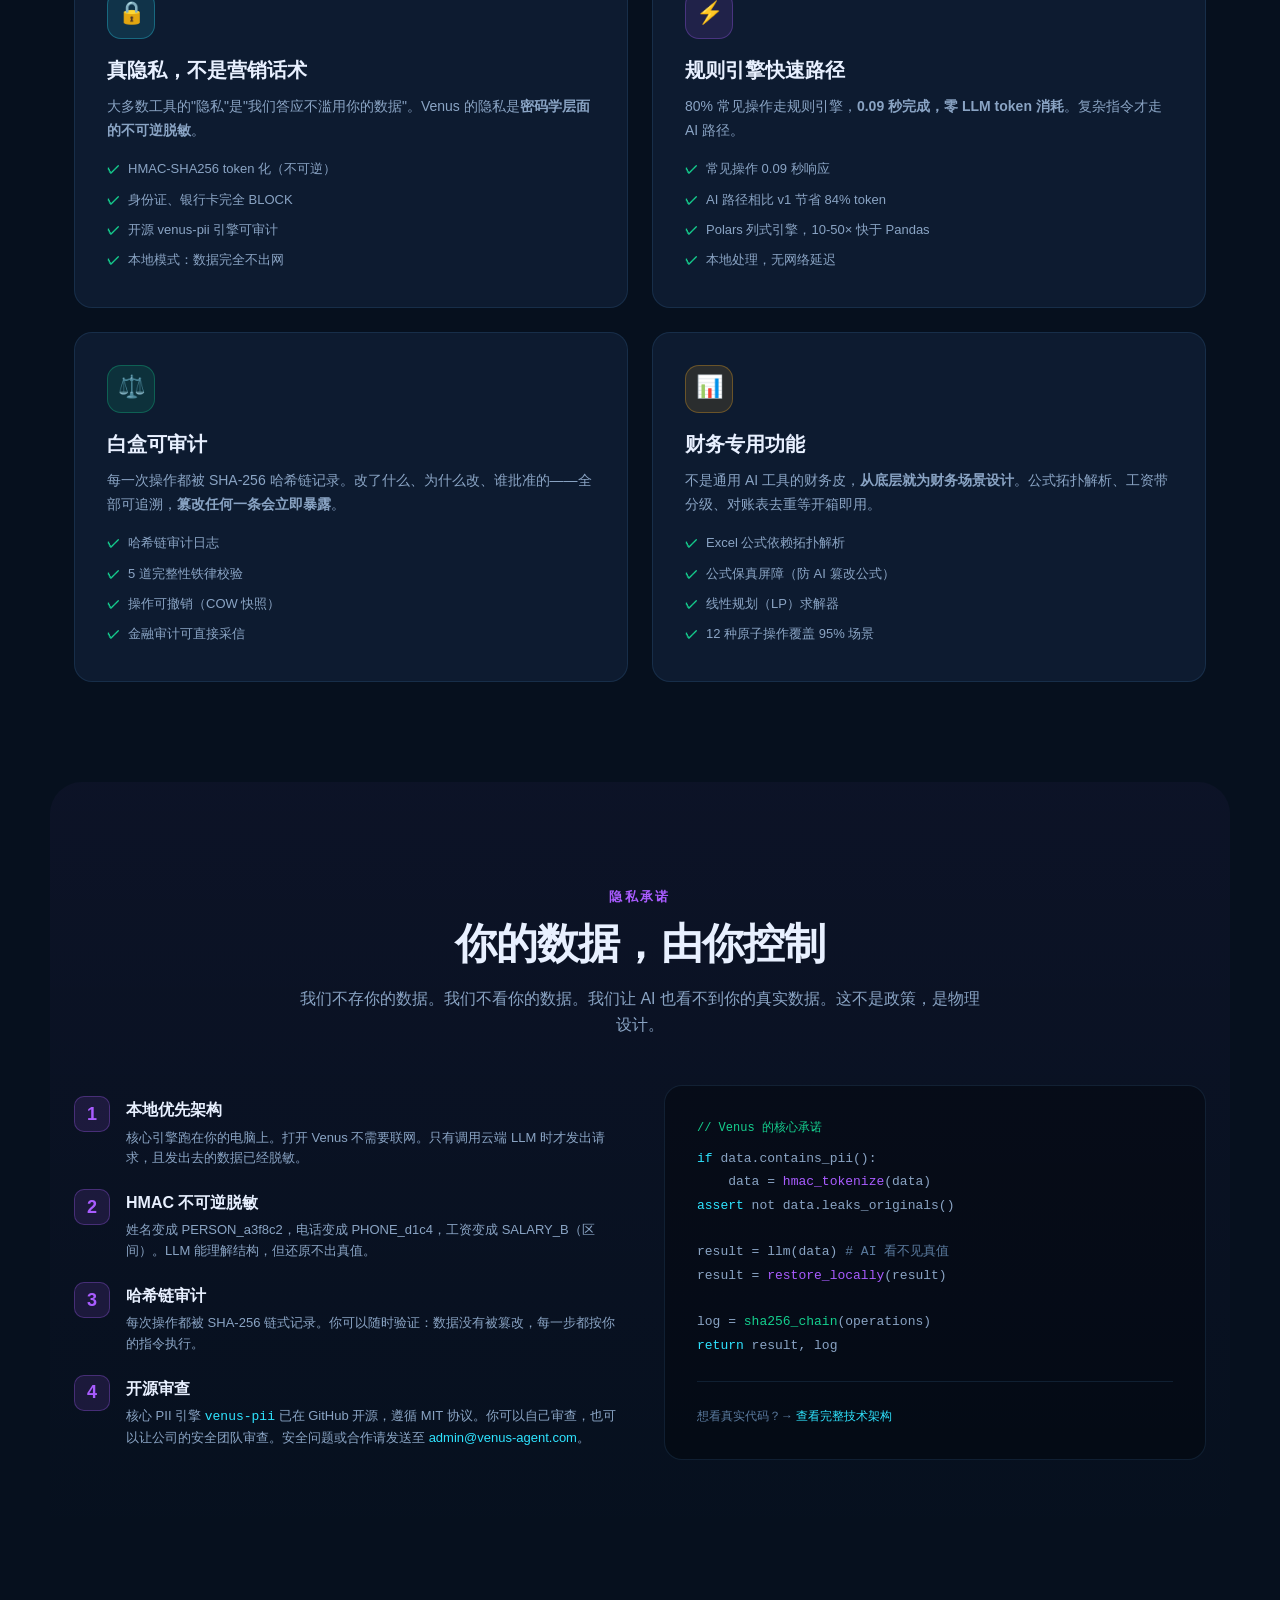
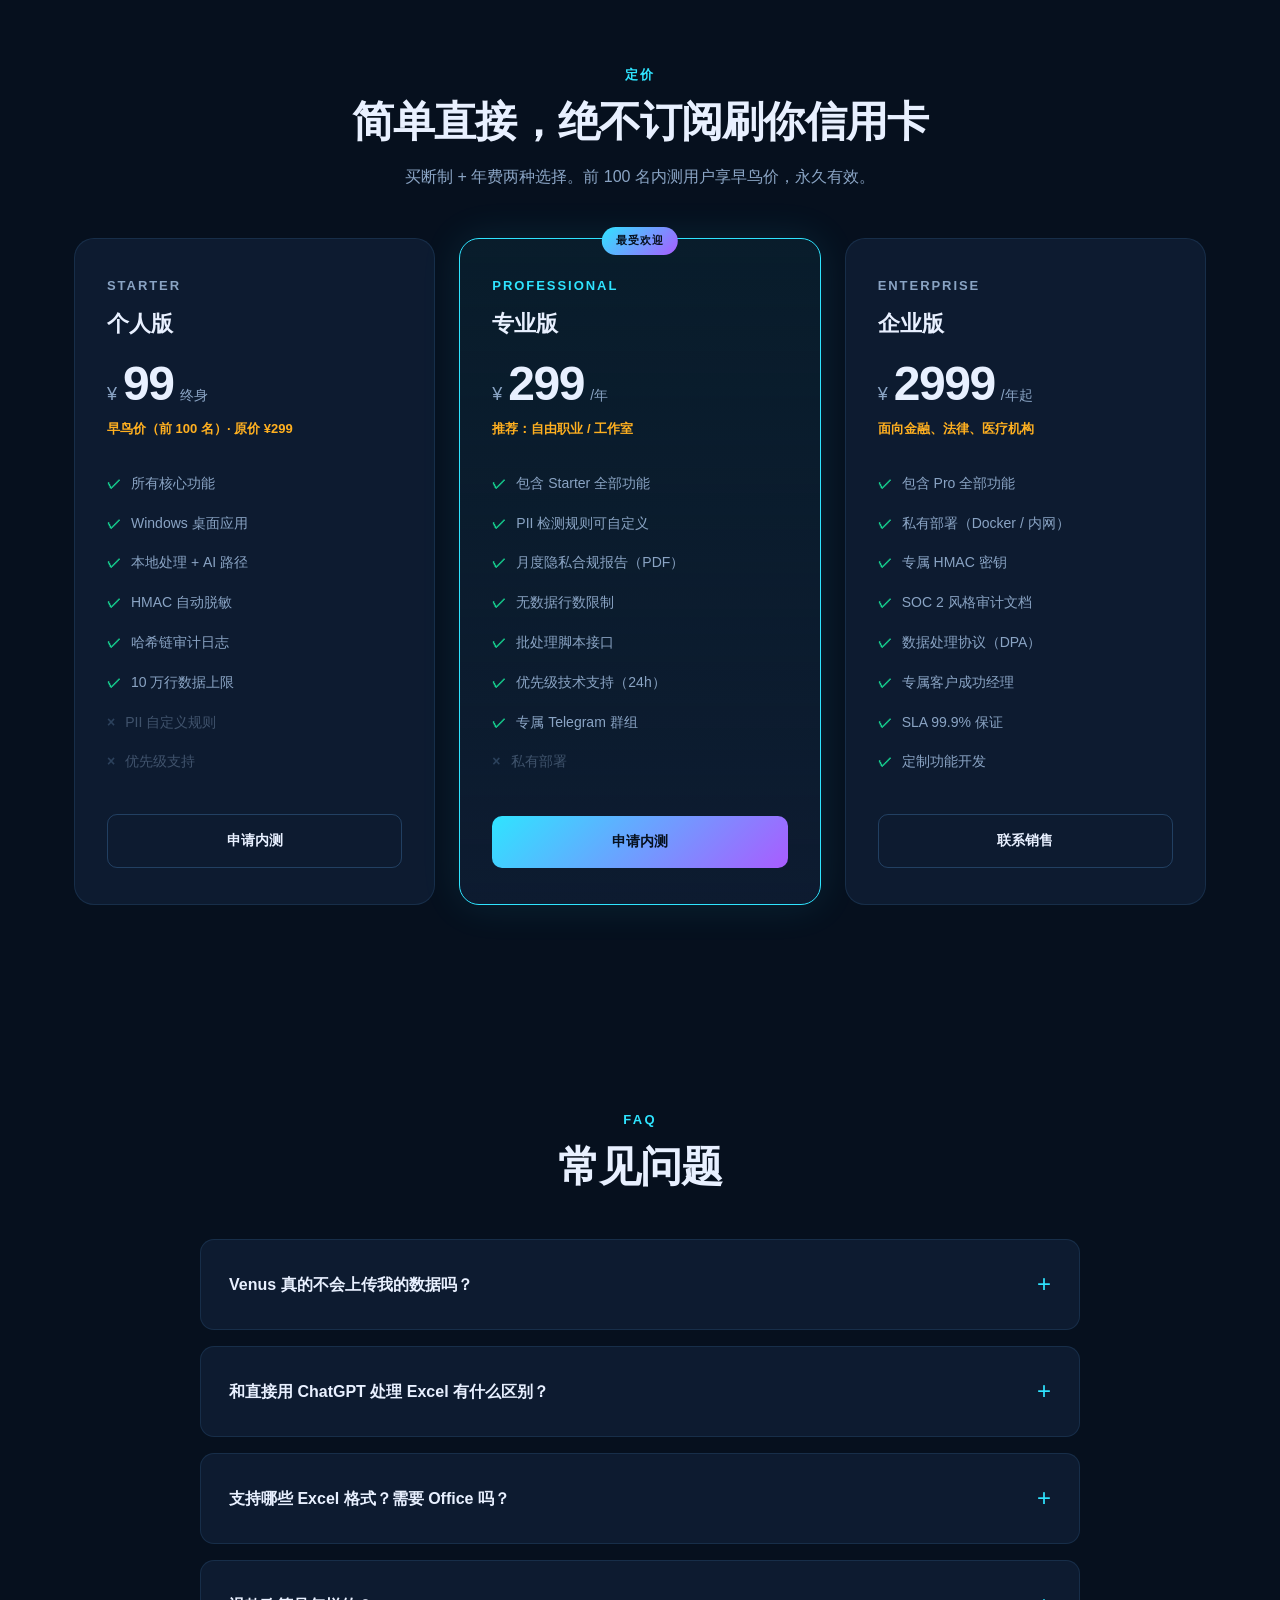
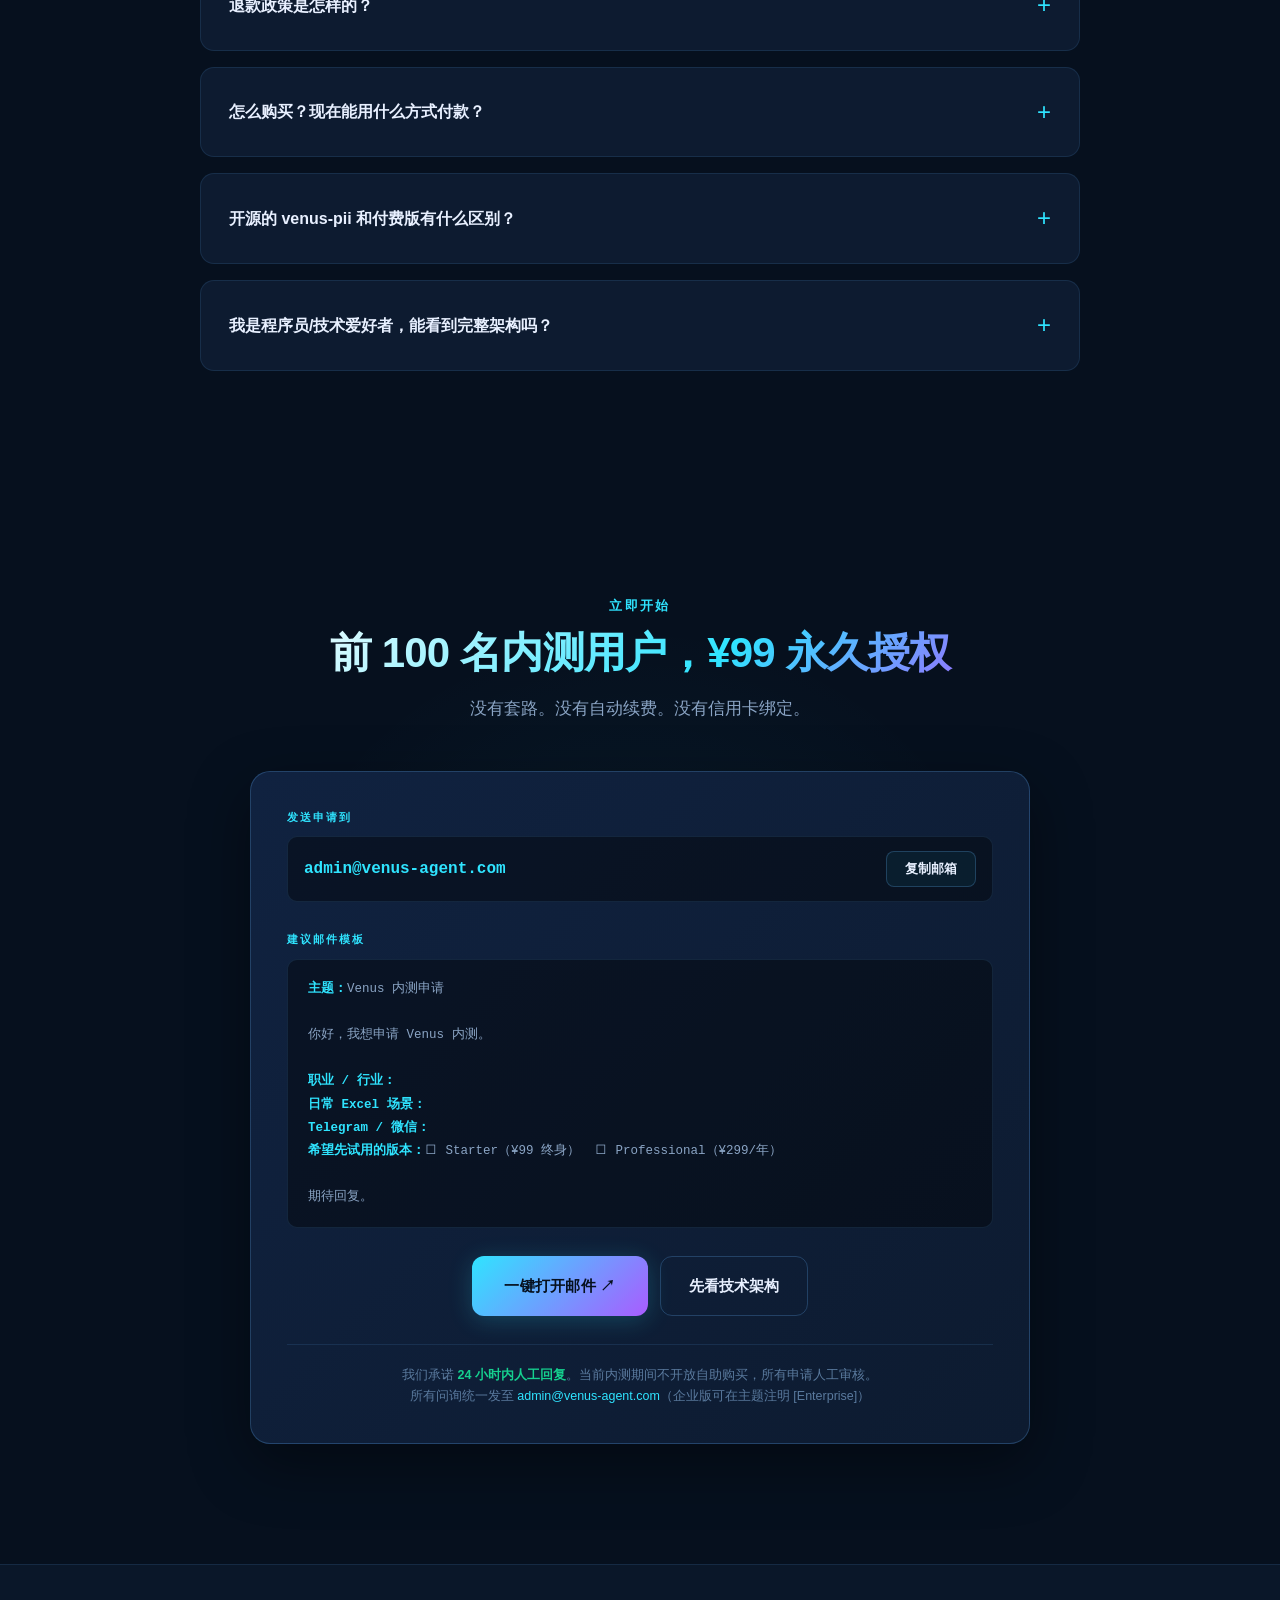
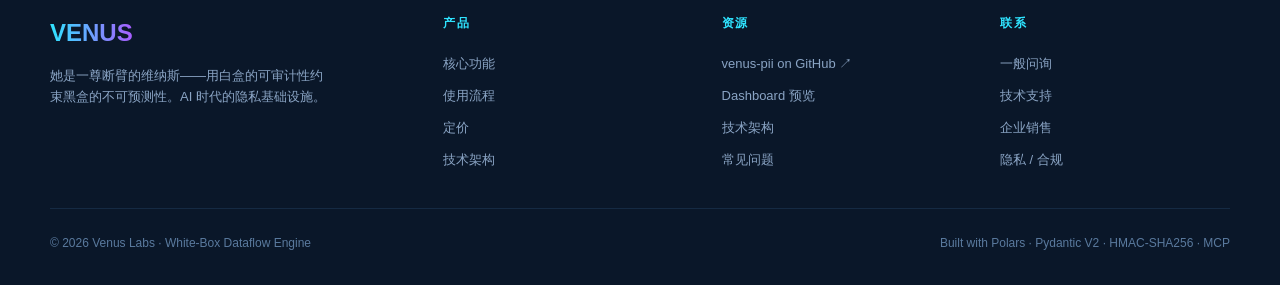
==== commit 7fe47328: "blog: launch with first article + add Blog to nav - /blog/ — listing page (Venus Labs Field Notes) -" ====
--- a/index.html
+++ b/index.html
@@ -205,8 +205,8 @@
     <div class="links">
       <a href="#why">为什么</a>
       <a href="#how">怎么用</a>
-      <a href="#privacy">隐私</a>
       <a href="#pricing">价格</a>
+      <a href="/blog/">Blog</a>
       <a href="/venus.html">技术架构</a>
       <a href="#apply" class="cta-btn">申请内测</a>
     </div>
